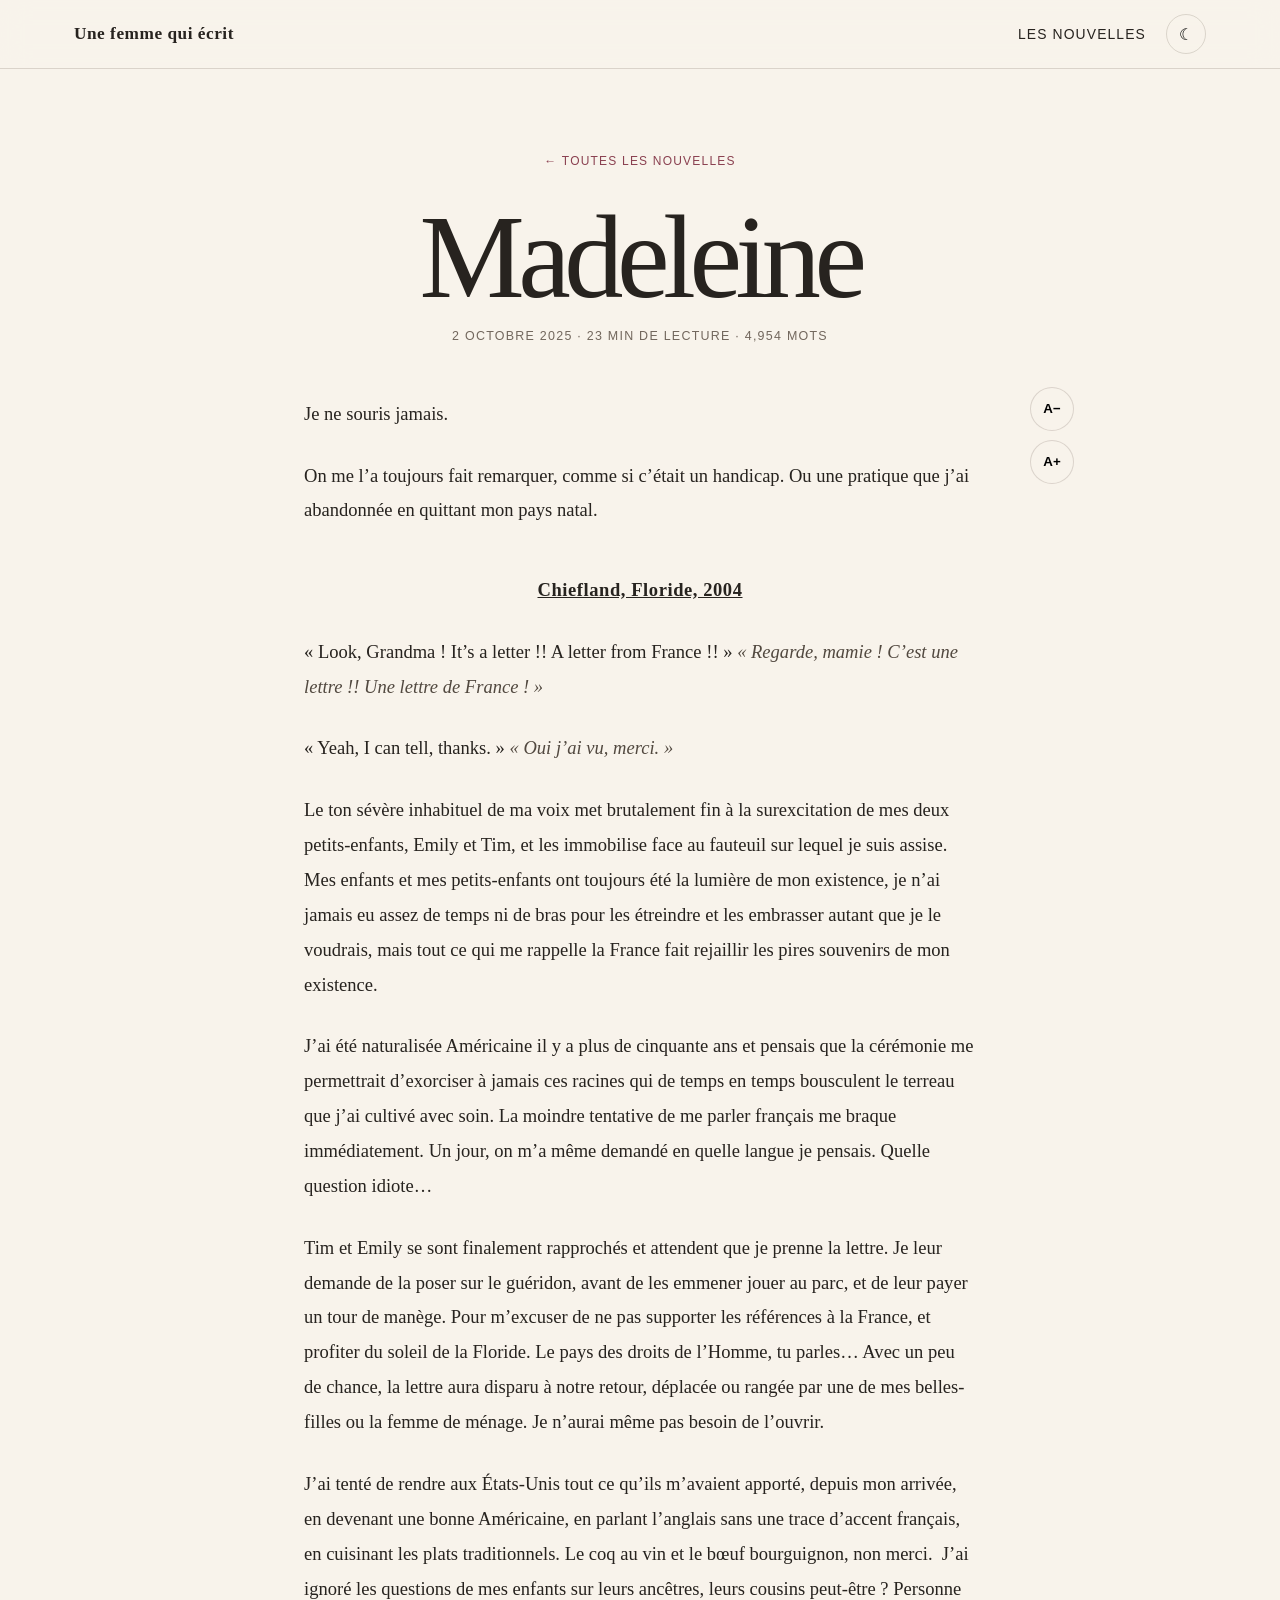
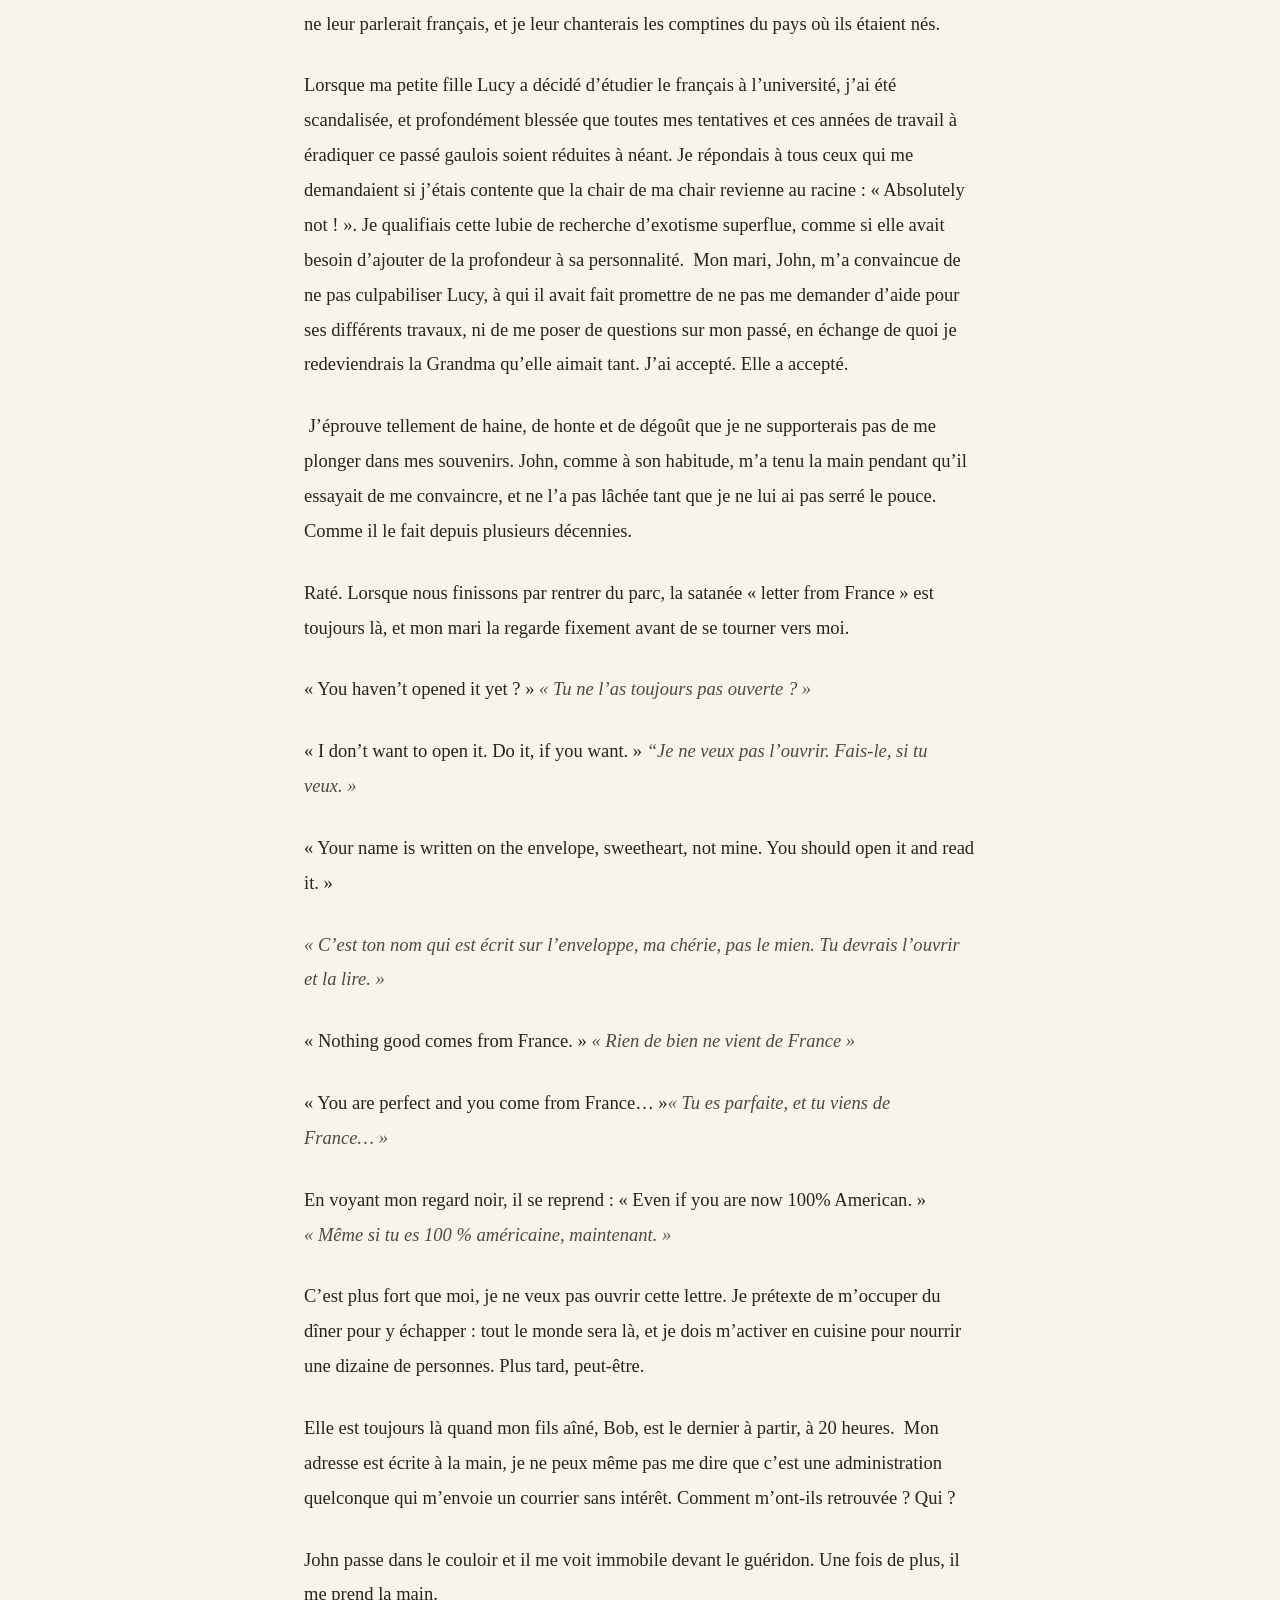
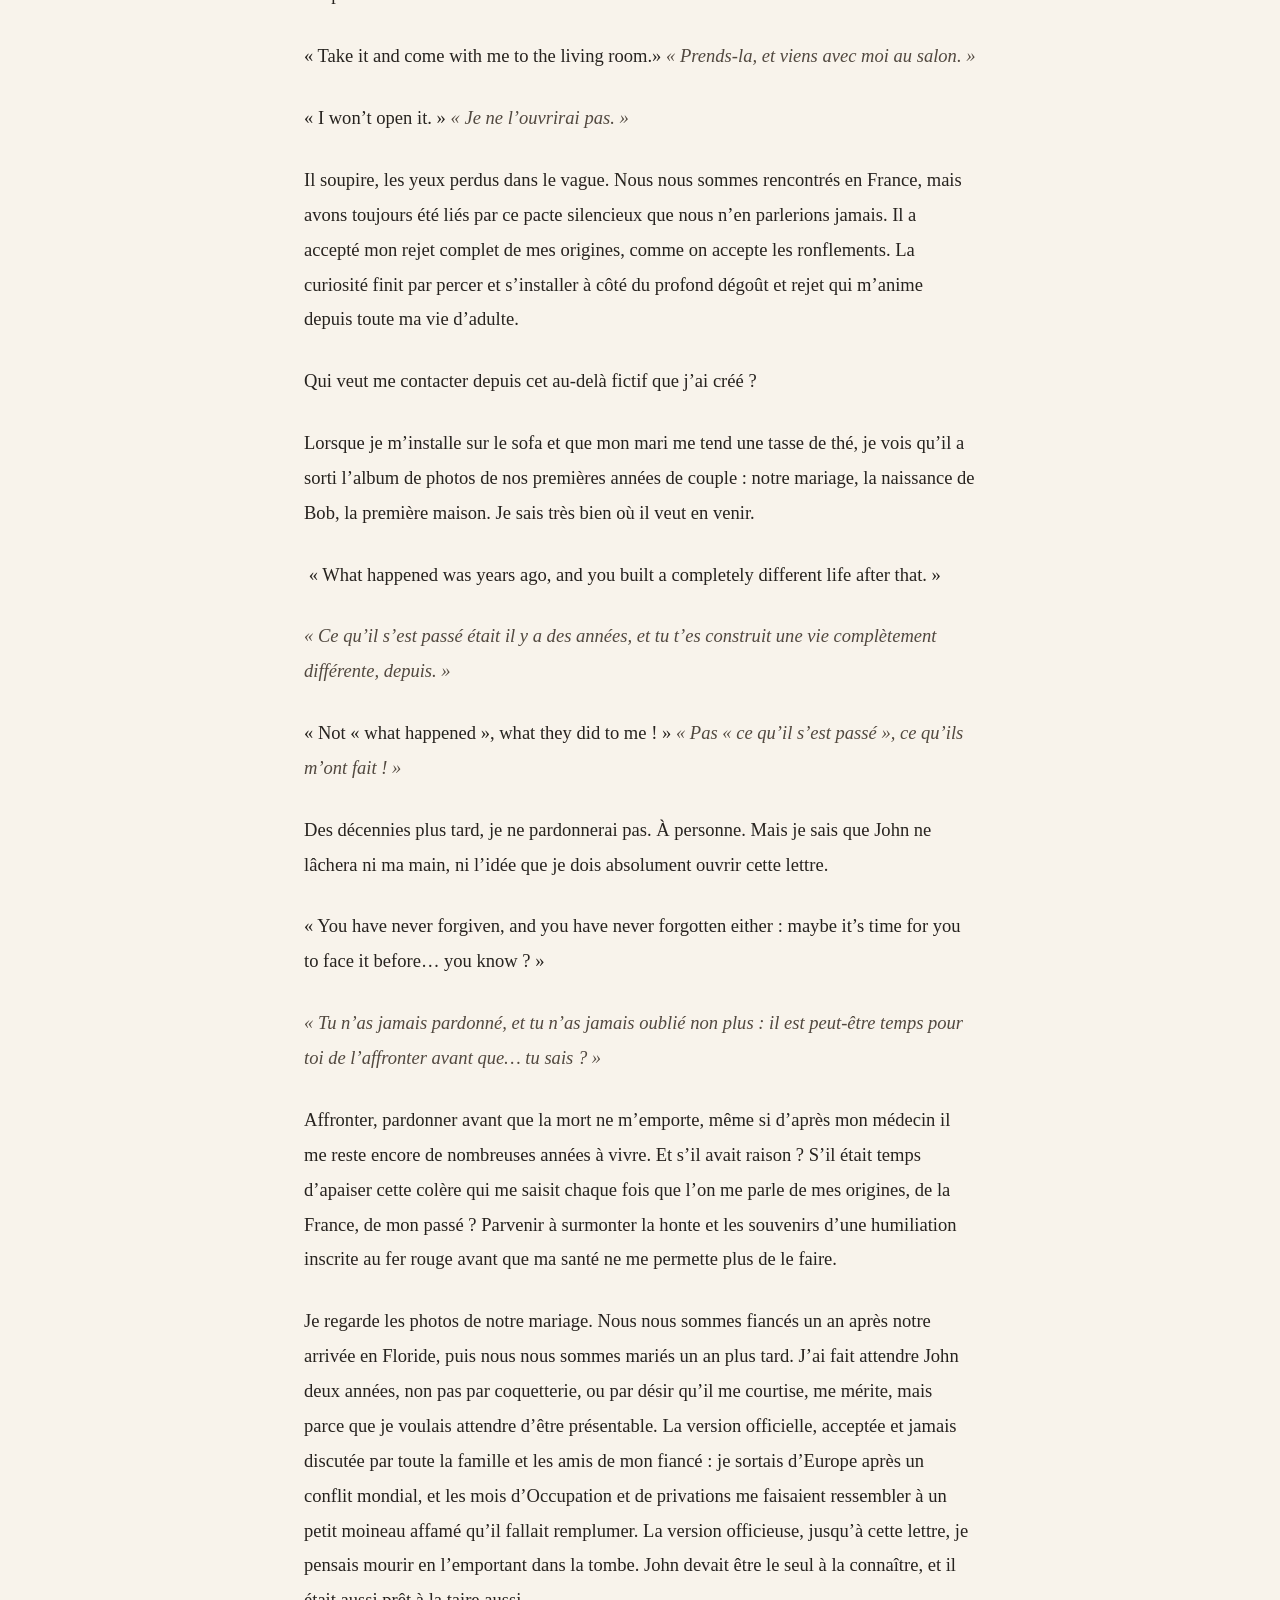
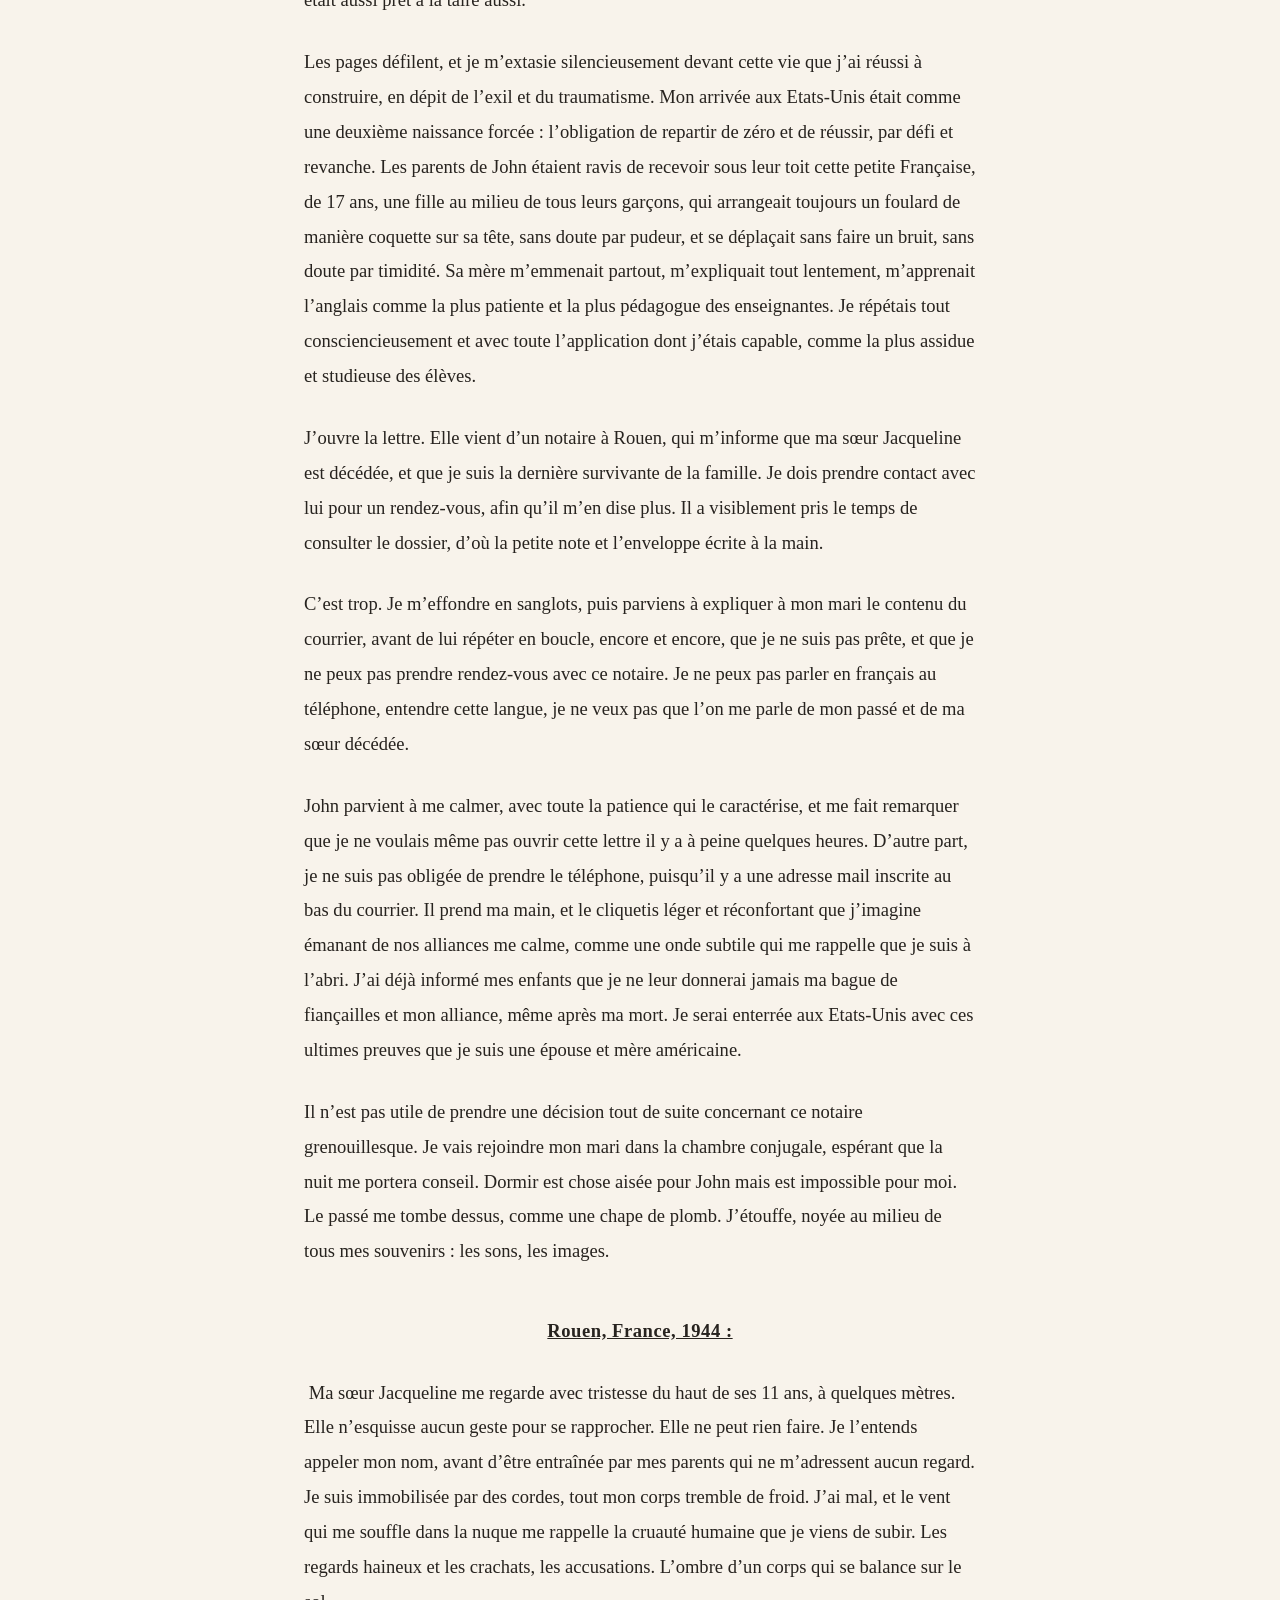
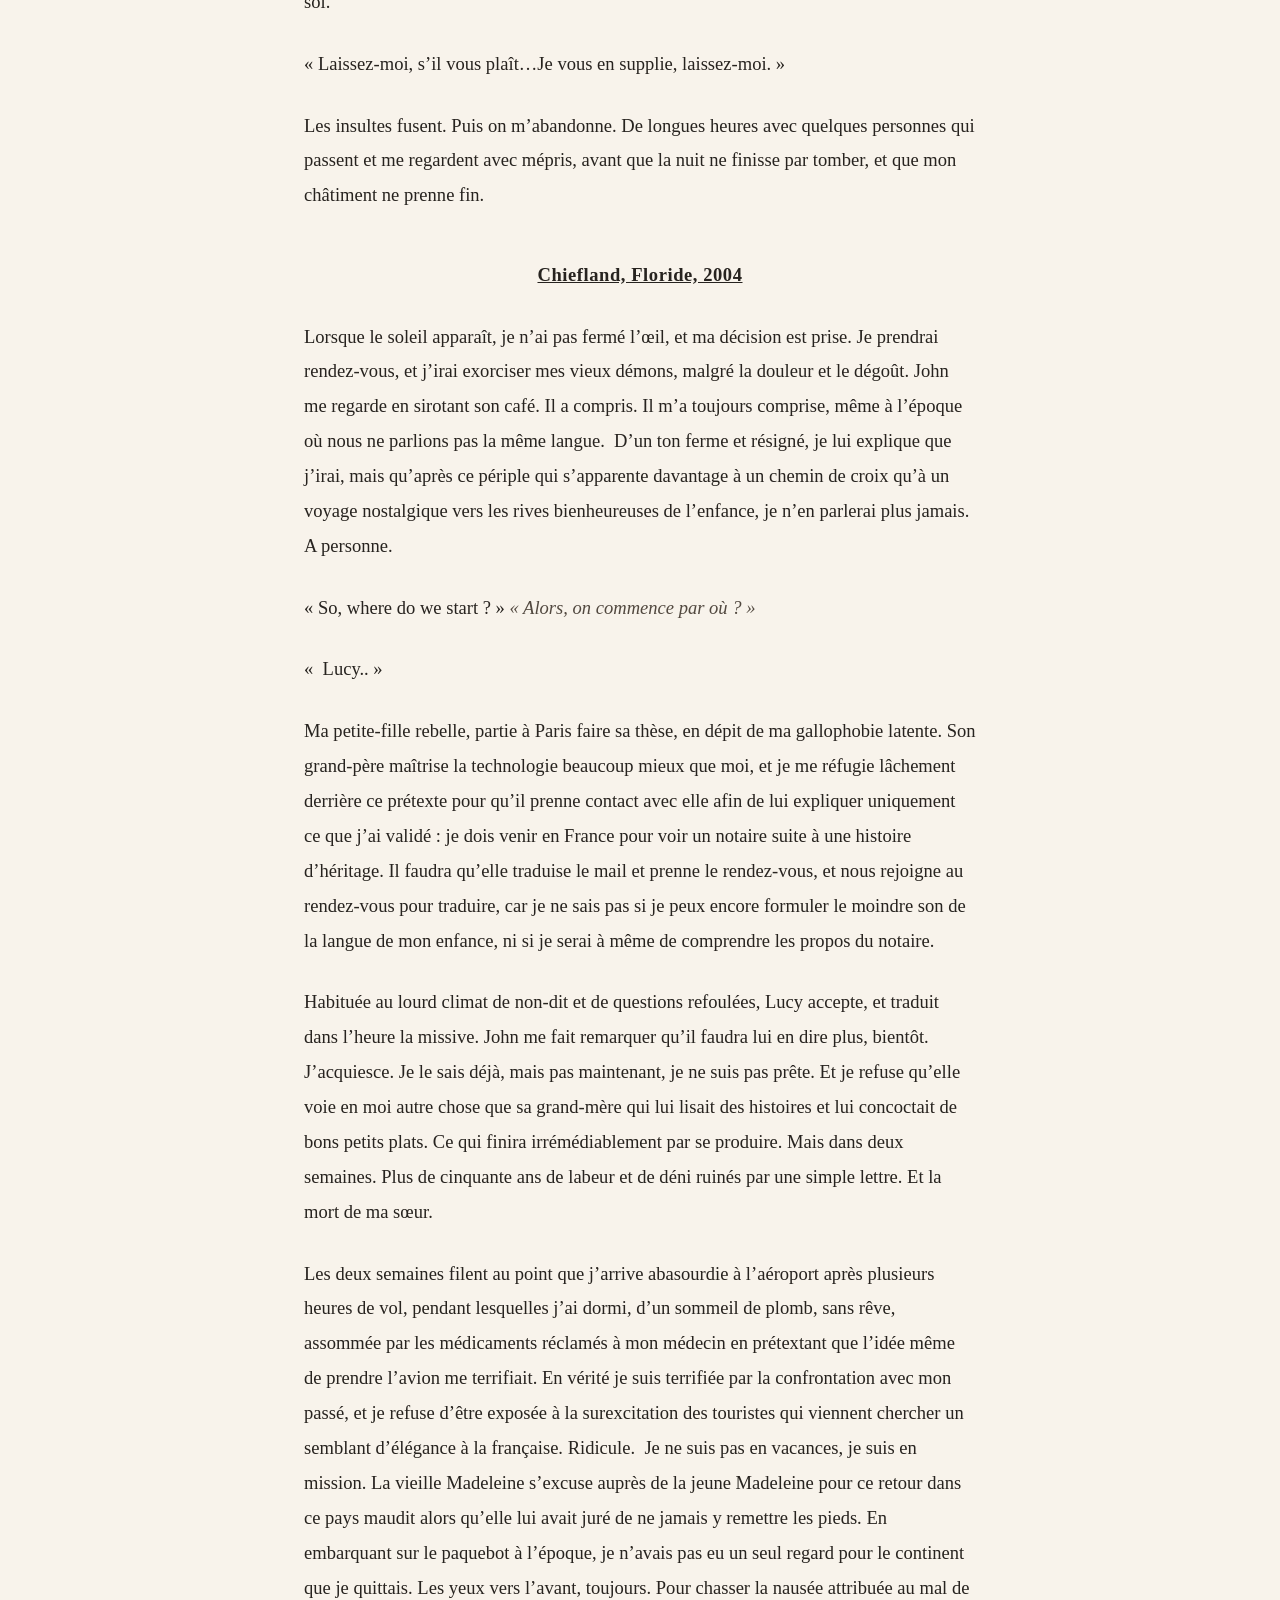
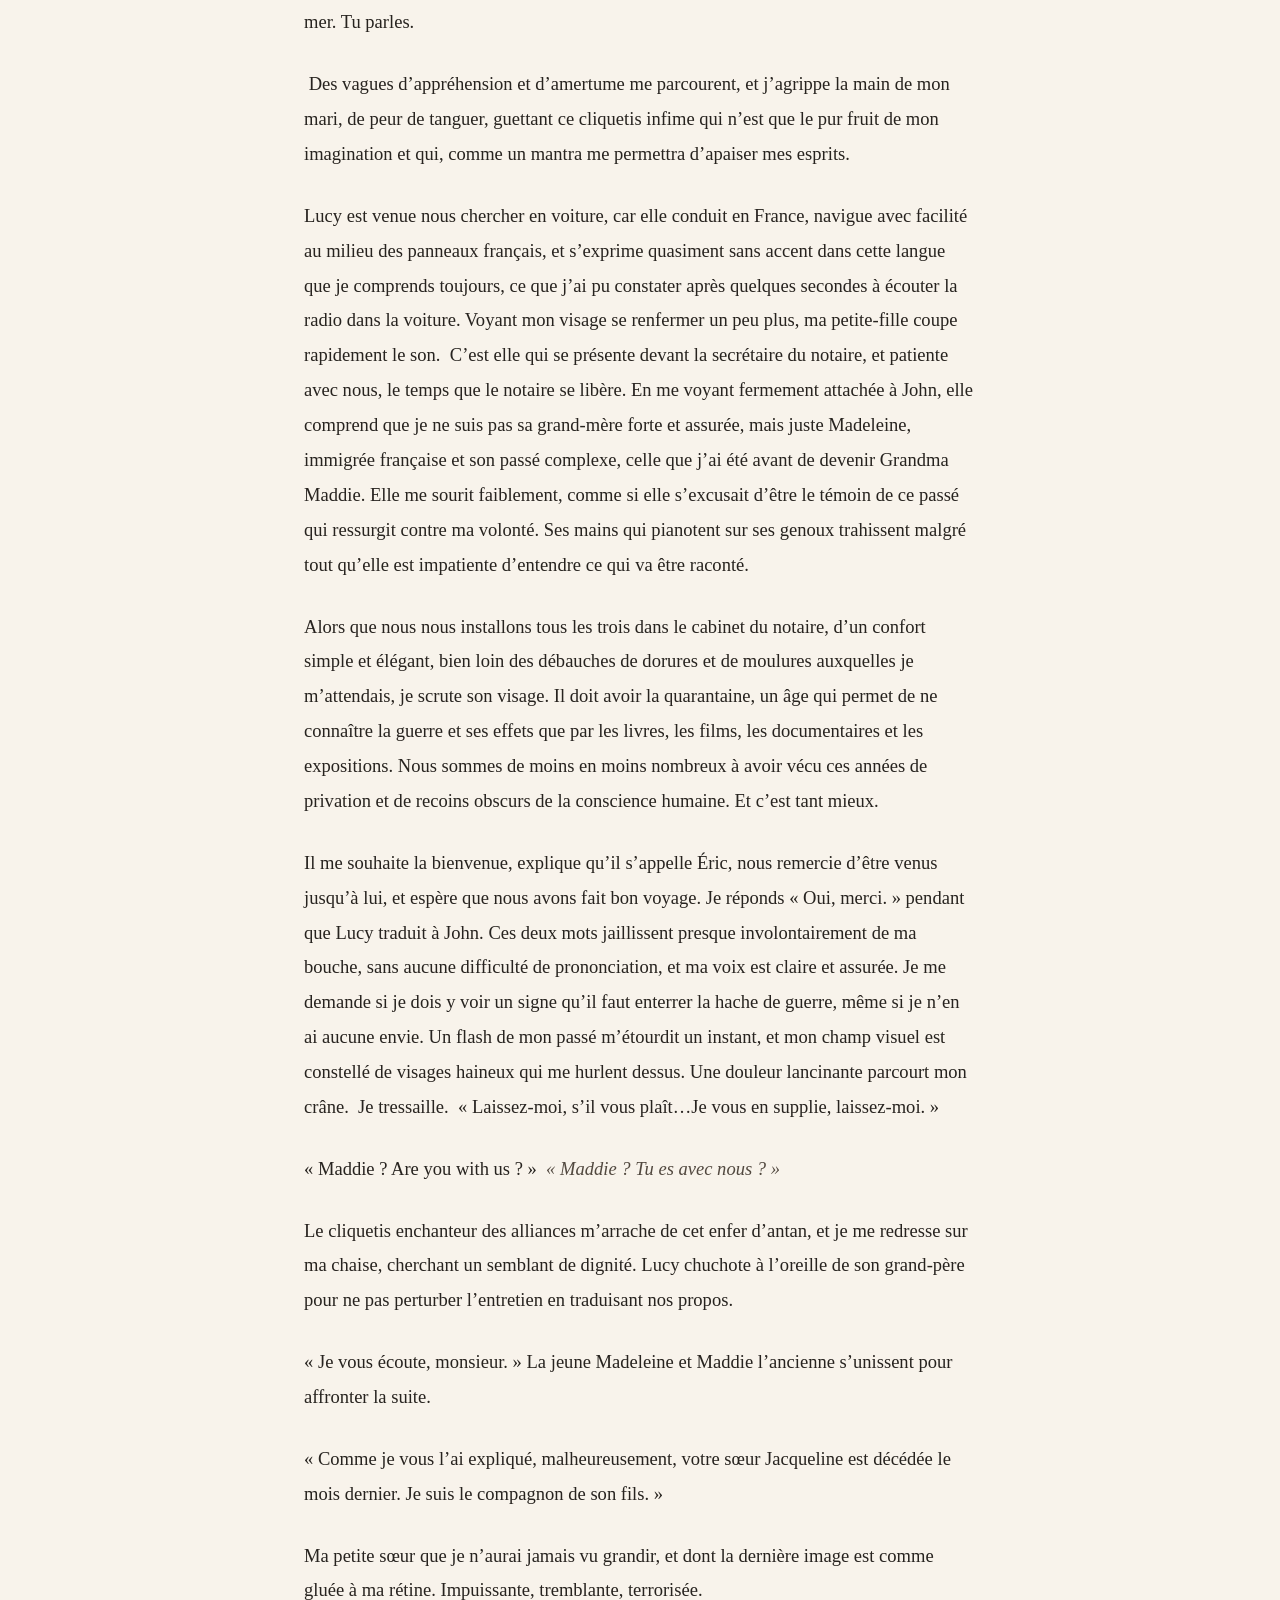
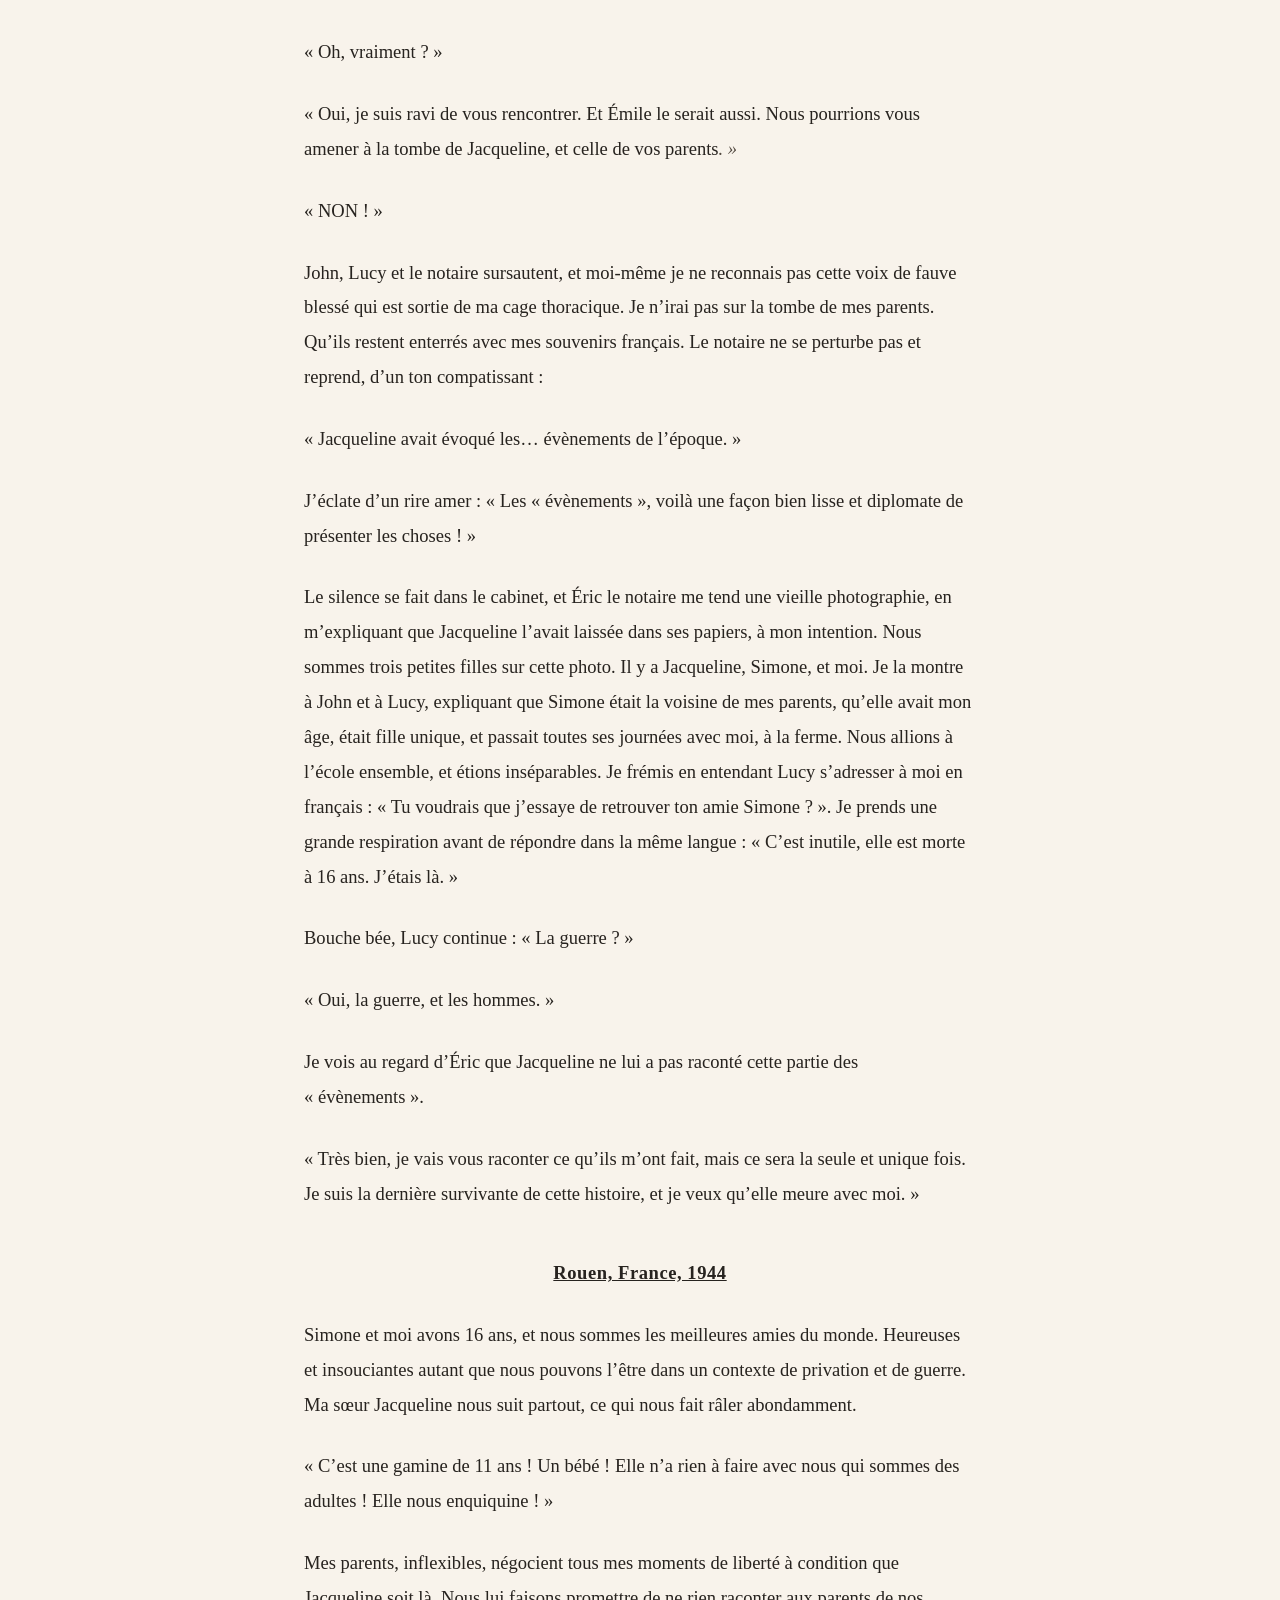
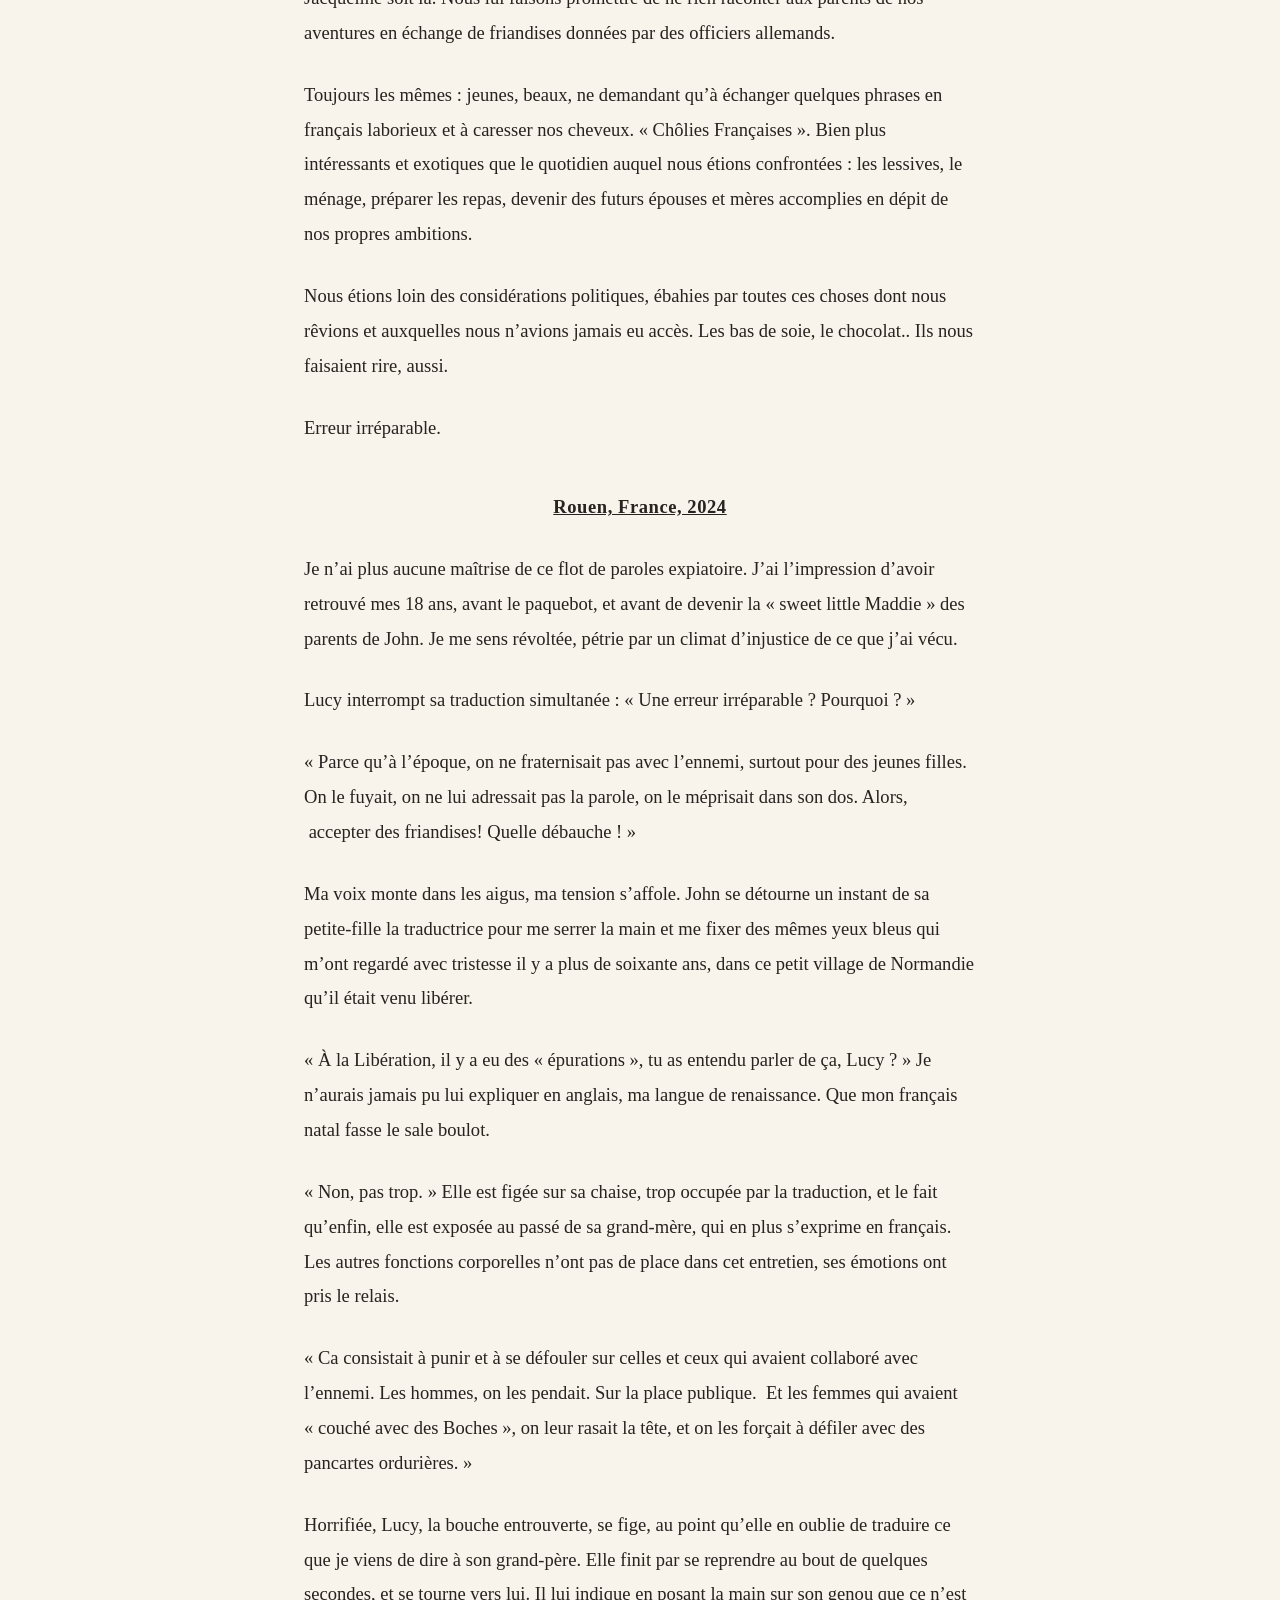
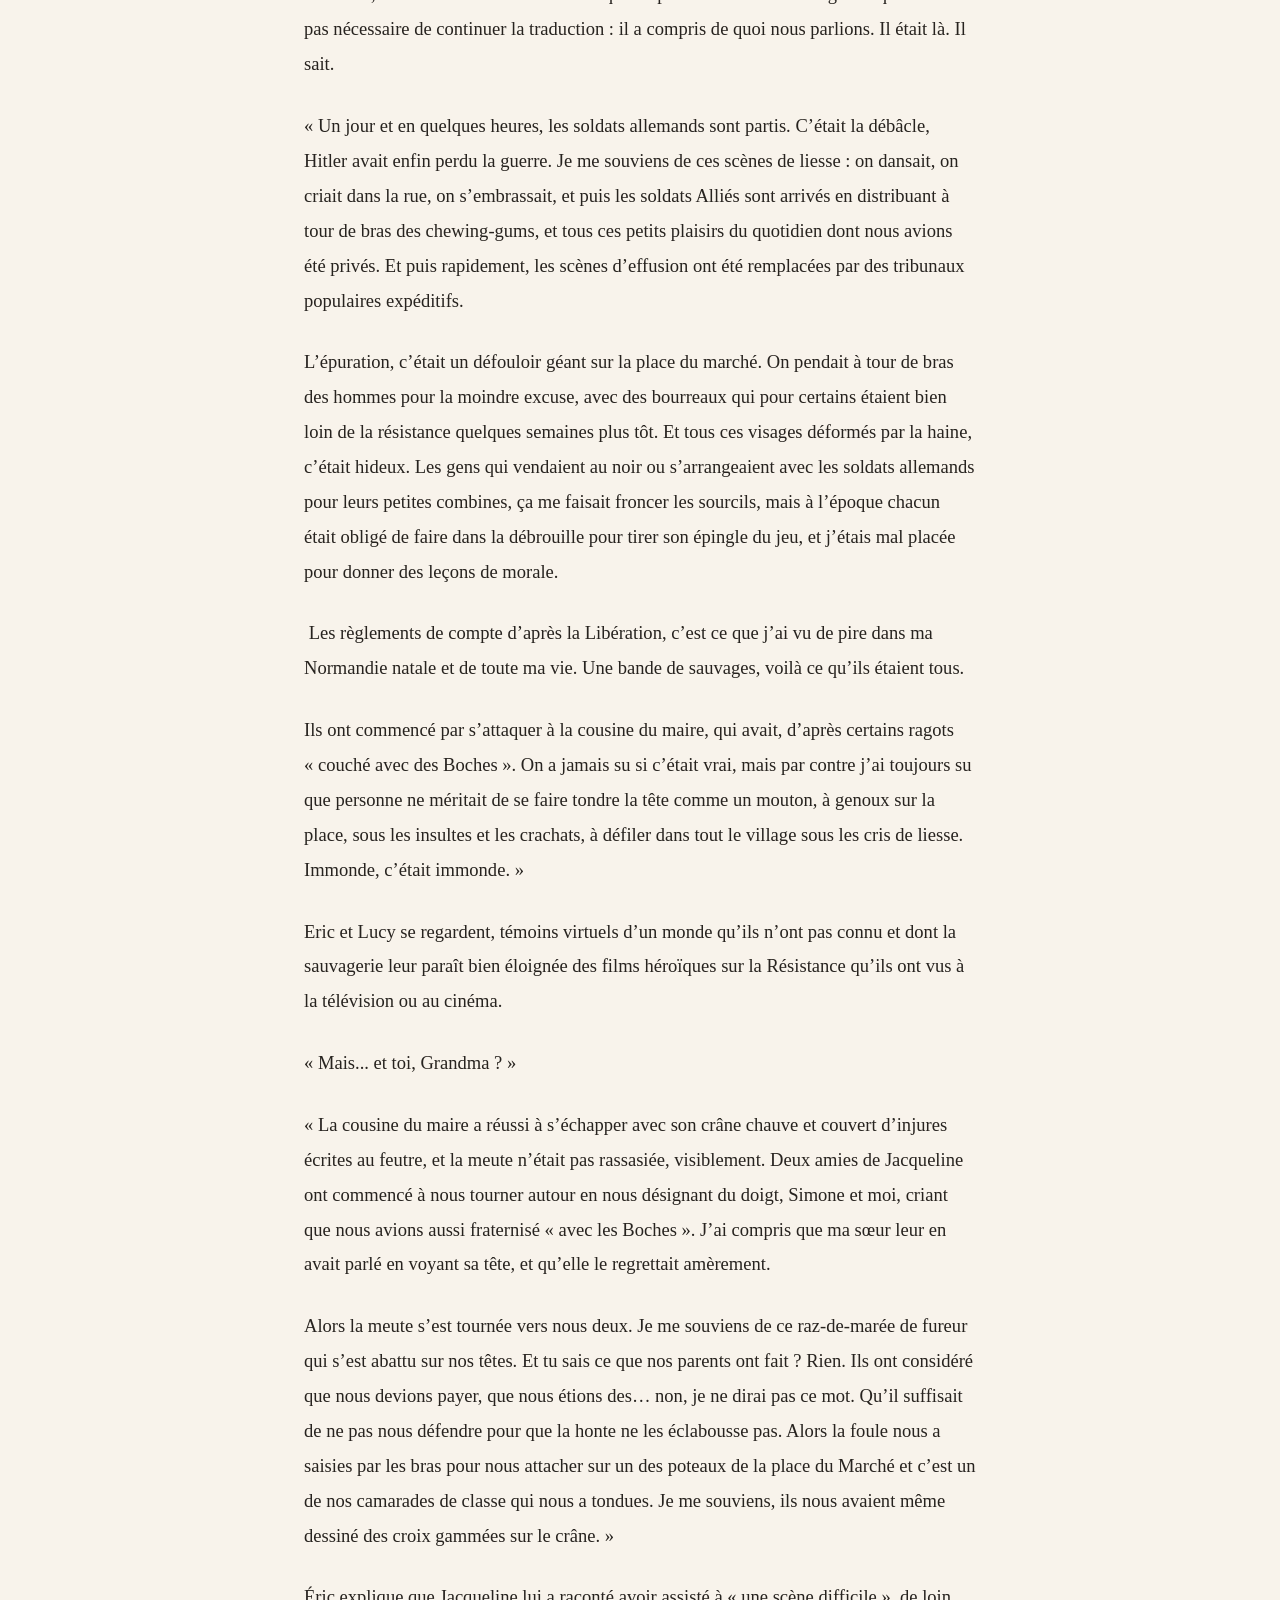
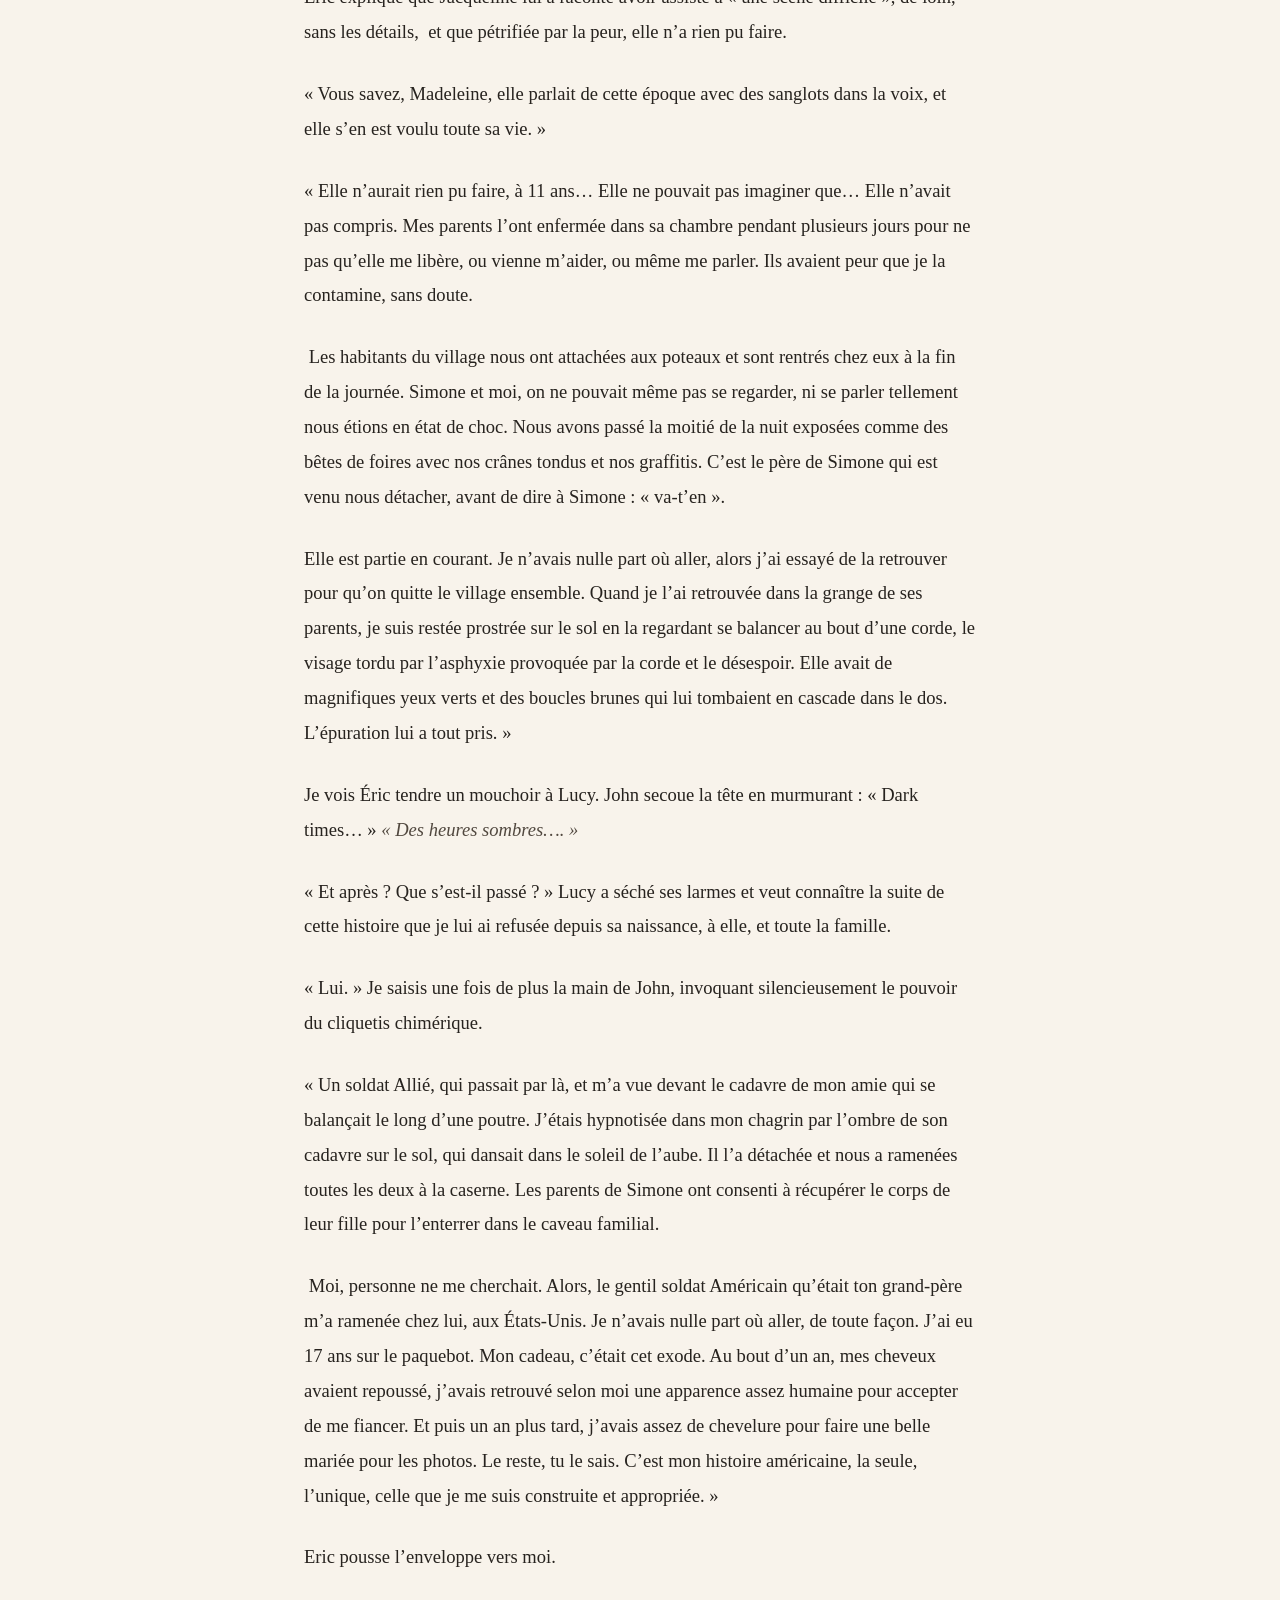
==== nouvelles/madeleine.html @ f11ec799 "Add files via upload" ====
<!doctype html><html lang="fr"><head><meta charset="utf-8"><meta name="viewport" content="width=device-width,initial-scale=1"><meta name="description" content="Je ne souris jamais. On me l’a toujours fait remarquer, comme si c’était un handicap. Ou une pratique que j’ai abandonnée en quittant mon pays natal. Chiefland, Floride, 2004 « Look, Grandma ! It’s a letter !! A letter from France !!…"><title>Madeleine — Une femme qui écrit</title><link rel="icon" href="../assets/images/favicon.jpg"><link rel="stylesheet" href="../assets/css/style.css"></head><body>
<div class="reading-progress" aria-hidden="true"></div><a class="skip-link" href="#contenu">Aller au contenu</a>
<header class="site-header"><div class="header-inner">
<a class="brand" href="../index.html">Une femme qui écrit</a>
<nav class="nav" aria-label="Navigation principale"><a href="../index.html#nouvelles">Les nouvelles</a><button class="icon-btn" type="button" data-theme aria-label="Activer le mode sombre">☾</button></nav>
</div></header>
<main id="contenu"><header class="story-hero"><a class="back-link" href="../index.html#nouvelles">← Toutes les nouvelles</a><h1>Madeleine</h1><div class="story-meta">2 octobre 2025 · 23 min de lecture · 4,954 mots</div></header>
<div class="reading-tools" aria-label="Outils de lecture"><div class="tool-stack"><button type="button" data-font-minus aria-label="Réduire la taille du texte">A−</button><button type="button" data-font-plus aria-label="Agrandir la taille du texte">A+</button></div></div>
<article class="story-content"><p>Je ne souris jamais.</p>
<p>On me l’a toujours fait remarquer, comme si c’était un handicap. Ou une pratique que j’ai abandonnée en quittant mon pays natal.</p>
<p><strong><u>Chiefland, Floride, 2004</u></strong></p>
<p>« Look, Grandma ! It’s a letter !! A letter from France !! » <em>« Regarde, mamie ! C’est une lettre !! Une lettre de France ! »</em></p>
<p>« Yeah, I can tell, thanks. » <em>« Oui j’ai vu, merci. »</em></p>
<p>Le ton sévère inhabituel de ma voix met brutalement fin à la surexcitation de mes deux petits-enfants, Emily et Tim, et les immobilise face au fauteuil sur lequel je suis assise. Mes enfants et mes petits-enfants ont toujours été la lumière de mon existence, je n’ai jamais eu assez de temps ni de bras pour les étreindre et les embrasser autant que je le voudrais, mais tout ce qui me rappelle la France fait rejaillir les pires souvenirs de mon existence.</p>
<p>J’ai été naturalisée Américaine il y a plus de cinquante ans et pensais que la cérémonie me permettrait d’exorciser à jamais ces racines qui de temps en temps bousculent le terreau que j’ai cultivé avec soin. La moindre tentative de me parler français me braque immédiatement. Un jour, on m’a même demandé en quelle langue je pensais. Quelle question idiote…</p>
<p>Tim et Emily se sont finalement rapprochés et attendent que je prenne la lettre. Je leur demande de la poser sur le guéridon, avant de les emmener jouer au parc, et de leur payer un tour de manège. Pour m’excuser de ne pas supporter les références à la France, et profiter du soleil de la Floride. Le pays des droits de l’Homme, tu parles… Avec un peu de chance, la lettre aura disparu à notre retour, déplacée ou rangée par une de mes belles-filles ou la femme de ménage. Je n’aurai même pas besoin de l’ouvrir.</p>
<p>J’ai tenté de rendre aux États-Unis tout ce qu’ils m’avaient apporté, depuis mon arrivée, en devenant une bonne Américaine, en parlant l’anglais sans une trace d’accent français, en cuisinant les plats traditionnels. Le coq au vin et le bœuf bourguignon, non merci.  J’ai ignoré les questions de mes enfants sur leurs ancêtres, leurs cousins peut-être ? Personne ne leur parlerait français, et je leur chanterais les comptines du pays où ils étaient nés.</p>
<p>Lorsque ma petite fille Lucy a décidé d’étudier le français à l’université, j’ai été scandalisée, et profondément blessée que toutes mes tentatives et ces années de travail à éradiquer ce passé gaulois soient réduites à néant. Je répondais à tous ceux qui me demandaient si j’étais contente que la chair de ma chair revienne au racine : « Absolutely not ! ». Je qualifiais cette lubie de recherche d’exotisme superflue, comme si elle avait besoin d’ajouter de la profondeur à sa personnalité.  Mon mari, John, m’a convaincue de ne pas culpabiliser Lucy, à qui il avait fait promettre de ne pas me demander d’aide pour ses différents travaux, ni de me poser de questions sur mon passé, en échange de quoi je redeviendrais la Grandma qu’elle aimait tant. J’ai accepté. Elle a accepté.</p>
<p> J’éprouve tellement de haine, de honte et de dégoût que je ne supporterais pas de me plonger dans mes souvenirs. John, comme à son habitude, m’a tenu la main pendant qu’il essayait de me convaincre, et ne l’a pas lâchée tant que je ne lui ai pas serré le pouce. Comme il le fait depuis plusieurs décennies.</p>
<p>Raté. Lorsque nous finissons par rentrer du parc, la satanée « letter from France » est toujours là, et mon mari la regarde fixement avant de se tourner vers moi.</p>
<p>« You haven’t opened it yet ? » <em>« Tu ne l’as toujours pas ouverte ? »</em></p>
<p>« I don’t want to open it. Do it, if you want. » <em>“Je ne veux pas l’ouvrir. </em><em>Fais-le, si tu veux. »</em></p>
<p>« Your name is written on the envelope, sweetheart, not mine. You should open it and read it. »</p>
<p><em>« C’est ton nom qui est écrit sur l’enveloppe, ma chérie, pas le mien. Tu devrais l’ouvrir et la lire. »</em></p>
<p>« Nothing good comes from France. » <em>« Rien de bien ne vient de France »</em></p>
<p>« You are perfect and you come from France… »<em>« Tu es parfaite, et tu viens de France… »</em></p>
<p>En voyant mon regard noir, il se reprend : « Even if you are now 100% American. » <em>« Même si tu es 100 % américaine, maintenant. »</em></p>
<p>C’est plus fort que moi, je ne veux pas ouvrir cette lettre. Je prétexte de m’occuper du dîner pour y échapper : tout le monde sera là, et je dois m’activer en cuisine pour nourrir une dizaine de personnes. Plus tard, peut-être. </p>
<p>Elle est toujours là quand mon fils aîné, Bob, est le dernier à partir, à 20 heures.  Mon adresse est écrite à la main, je ne peux même pas me dire que c’est une administration quelconque qui m’envoie un courrier sans intérêt. Comment m’ont-ils retrouvée ? Qui ?</p>
<p>John passe dans le couloir et il me voit immobile devant le guéridon. Une fois de plus, il me prend la main.</p>
<p>« Take it and come with me to the living room.» <em>« Prends-la, et viens avec moi au salon. »</em></p>
<p>« I won’t open it. » <em>« Je ne l’ouvrirai pas. »</em></p>
<p>Il soupire, les yeux perdus dans le vague. Nous nous sommes rencontrés en France, mais avons toujours été liés par ce pacte silencieux que nous n’en parlerions jamais. Il a accepté mon rejet complet de mes origines, comme on accepte les ronflements. La curiosité finit par percer et s’installer à côté du profond dégoût et rejet qui m’anime depuis toute ma vie d’adulte.</p>
<p>Qui veut me contacter depuis cet au-delà fictif que j’ai créé ?</p>
<p>Lorsque je m’installe sur le sofa et que mon mari me tend une tasse de thé, je vois qu’il a sorti l’album de photos de nos premières années de couple : notre mariage, la naissance de Bob, la première maison. Je sais très bien où il veut en venir.</p>
<p> « What happened was years ago, and you built a completely different life after that. »</p>
<p><em>« Ce qu’il s’est passé était il y a des années, et tu t’es construit une vie complètement différente, depuis. »</em></p>
<p>« Not « what happened », what they did to me ! » <em>« Pas « ce qu’il s’est passé », ce qu’ils m’ont fait ! »</em></p>
<p>Des décennies plus tard, je ne pardonnerai pas. À personne. Mais je sais que John ne lâchera ni ma main, ni l’idée que je dois absolument ouvrir cette lettre.</p>
<p>« You have never forgiven, and you have never forgotten either : maybe it’s time for you to face it before… you know ? »</p>
<p><em>« Tu n’as jamais pardonné, et tu n’as jamais oublié non plus : il est peut-être temps pour toi de l’affronter avant que… tu sais ? »</em></p>
<p>Affronter, pardonner avant que la mort ne m’emporte, même si d’après mon médecin il me reste encore de nombreuses années à vivre. Et s’il avait raison ? S’il était temps d’apaiser cette colère qui me saisit chaque fois que l’on me parle de mes origines, de la France, de mon passé ? Parvenir à surmonter la honte et les souvenirs d’une humiliation inscrite au fer rouge avant que ma santé ne me permette plus de le faire.</p>
<p>Je regarde les photos de notre mariage. Nous nous sommes fiancés un an après notre arrivée en Floride, puis nous nous sommes mariés un an plus tard. J’ai fait attendre John deux années, non pas par coquetterie, ou par désir qu’il me courtise, me mérite, mais parce que je voulais attendre d’être présentable. La version officielle, acceptée et jamais discutée par toute la famille et les amis de mon fiancé : je sortais d’Europe après un conflit mondial, et les mois d’Occupation et de privations me faisaient ressembler à un petit moineau affamé qu’il fallait remplumer. La version officieuse, jusqu’à cette lettre, je pensais mourir en l’emportant dans la tombe. John devait être le seul à la connaître, et il était aussi prêt à la taire aussi.</p>
<p>Les pages défilent, et je m’extasie silencieusement devant cette vie que j’ai réussi à construire, en dépit de l’exil et du traumatisme. Mon arrivée aux Etats-Unis était comme une deuxième naissance forcée : l’obligation de repartir de zéro et de réussir, par défi et revanche. Les parents de John étaient ravis de recevoir sous leur toit cette petite Française, de 17 ans, une fille au milieu de tous leurs garçons, qui arrangeait toujours un foulard de manière coquette sur sa tête, sans doute par pudeur, et se déplaçait sans faire un bruit, sans doute par timidité. Sa mère m’emmenait partout, m’expliquait tout lentement, m’apprenait l’anglais comme la plus patiente et la plus pédagogue des enseignantes. Je répétais tout consciencieusement et avec toute l’application dont j’étais capable, comme la plus assidue et studieuse des élèves.</p>
<p>J’ouvre la lettre. Elle vient d’un notaire à Rouen, qui m’informe que ma sœur Jacqueline est décédée, et que je suis la dernière survivante de la famille. Je dois prendre contact avec lui pour un rendez-vous, afin qu’il m’en dise plus. Il a visiblement pris le temps de consulter le dossier, d’où la petite note et l’enveloppe écrite à la main.</p>
<p>C’est trop. Je m’effondre en sanglots, puis parviens à expliquer à mon mari le contenu du courrier, avant de lui répéter en boucle, encore et encore, que je ne suis pas prête, et que je ne peux pas prendre rendez-vous avec ce notaire. Je ne peux pas parler en français au téléphone, entendre cette langue, je ne veux pas que l’on me parle de mon passé et de ma sœur décédée.</p>
<p>John parvient à me calmer, avec toute la patience qui le caractérise, et me fait remarquer que je ne voulais même pas ouvrir cette lettre il y a à peine quelques heures. D’autre part, je ne suis pas obligée de prendre le téléphone, puisqu’il y a une adresse mail inscrite au bas du courrier. Il prend ma main, et le cliquetis léger et réconfortant que j’imagine émanant de nos alliances me calme, comme une onde subtile qui me rappelle que je suis à l’abri. J’ai déjà informé mes enfants que je ne leur donnerai jamais ma bague de fiançailles et mon alliance, même après ma mort. Je serai enterrée aux Etats-Unis avec ces ultimes preuves que je suis une épouse et mère américaine.</p>
<p>Il n’est pas utile de prendre une décision tout de suite concernant ce notaire grenouillesque. Je vais rejoindre mon mari dans la chambre conjugale, espérant que la nuit me portera conseil. Dormir est chose aisée pour John mais est impossible pour moi. Le passé me tombe dessus, comme une chape de plomb. J’étouffe, noyée au milieu de tous mes souvenirs : les sons, les images.</p>
<p><strong><u>Rouen, France, 1944 :</u></strong></p>
<p> Ma sœur Jacqueline me regarde avec tristesse du haut de ses 11 ans, à quelques mètres. Elle n’esquisse aucun geste pour se rapprocher. Elle ne peut rien faire. Je l’entends appeler mon nom, avant d’être entraînée par mes parents qui ne m’adressent aucun regard. Je suis immobilisée par des cordes, tout mon corps tremble de froid. J’ai mal, et le vent qui me souffle dans la nuque me rappelle la cruauté humaine que je viens de subir. Les regards haineux et les crachats, les accusations. L’ombre d’un corps qui se balance sur le sol.</p>
<p>« Laissez-moi, s’il vous plaît…Je vous en supplie, laissez-moi. »</p>
<p>Les insultes fusent. Puis on m’abandonne. De longues heures avec quelques personnes qui passent et me regardent avec mépris, avant que la nuit ne finisse par tomber, et que mon châtiment ne prenne fin.</p>
<p><strong><u>Chiefland, Floride, 2004</u></strong></p>
<p>Lorsque le soleil apparaît, je n’ai pas fermé l’œil, et ma décision est prise. Je prendrai rendez-vous, et j’irai exorciser mes vieux démons, malgré la douleur et le dégoût. John me regarde en sirotant son café. Il a compris. Il m’a toujours comprise, même à l’époque où nous ne parlions pas la même langue.  D’un ton ferme et résigné, je lui explique que j’irai, mais qu’après ce périple qui s’apparente davantage à un chemin de croix qu’à un voyage nostalgique vers les rives bienheureuses de l’enfance, je n’en parlerai plus jamais. A personne.</p>
<p>« So, where do we start ? » <em>« Alors, on commence par où ? »</em></p>
<p>«  Lucy.. »</p>
<p>Ma petite-fille rebelle, partie à Paris faire sa thèse, en dépit de ma gallophobie latente. Son grand-père maîtrise la technologie beaucoup mieux que moi, et je me réfugie lâchement derrière ce prétexte pour qu’il prenne contact avec elle afin de lui expliquer uniquement ce que j’ai validé : je dois venir en France pour voir un notaire suite à une histoire d’héritage. Il faudra qu’elle traduise le mail et prenne le rendez-vous, et nous rejoigne au rendez-vous pour traduire, car je ne sais pas si je peux encore formuler le moindre son de la langue de mon enfance, ni si je serai à même de comprendre les propos du notaire.</p>
<p>Habituée au lourd climat de non-dit et de questions refoulées, Lucy accepte, et traduit dans l’heure la missive. John me fait remarquer qu’il faudra lui en dire plus, bientôt. J’acquiesce. Je le sais déjà, mais pas maintenant, je ne suis pas prête. Et je refuse qu’elle voie en moi autre chose que sa grand-mère qui lui lisait des histoires et lui concoctait de bons petits plats. Ce qui finira irrémédiablement par se produire. Mais dans deux semaines. Plus de cinquante ans de labeur et de déni ruinés par une simple lettre. Et la mort de ma sœur.</p>
<p>Les deux semaines filent au point que j’arrive abasourdie à l’aéroport après plusieurs heures de vol, pendant lesquelles j’ai dormi, d’un sommeil de plomb, sans rêve, assommée par les médicaments réclamés à mon médecin en prétextant que l’idée même de prendre l’avion me terrifiait. En vérité je suis terrifiée par la confrontation avec mon passé, et je refuse d’être exposée à la surexcitation des touristes qui viennent chercher un semblant d’élégance à la française. Ridicule.  Je ne suis pas en vacances, je suis en mission. La vieille Madeleine s’excuse auprès de la jeune Madeleine pour ce retour dans ce pays maudit alors qu’elle lui avait juré de ne jamais y remettre les pieds. En embarquant sur le paquebot à l’époque, je n’avais pas eu un seul regard pour le continent que je quittais. Les yeux vers l’avant, toujours. Pour chasser la nausée attribuée au mal de mer. Tu parles.</p>
<p> Des vagues d’appréhension et d’amertume me parcourent, et j’agrippe la main de mon mari, de peur de tanguer, guettant ce cliquetis infime qui n’est que le pur fruit de mon imagination et qui, comme un mantra me permettra d’apaiser mes esprits.</p>
<p>Lucy est venue nous chercher en voiture, car elle conduit en France, navigue avec facilité au milieu des panneaux français, et s’exprime quasiment sans accent dans cette langue que je comprends toujours, ce que j’ai pu constater après quelques secondes à écouter la radio dans la voiture. Voyant mon visage se renfermer un peu plus, ma petite-fille coupe rapidement le son.  C’est elle qui se présente devant la secrétaire du notaire, et patiente avec nous, le temps que le notaire se libère. En me voyant fermement attachée à John, elle comprend que je ne suis pas sa grand-mère forte et assurée, mais juste Madeleine, immigrée française et son passé complexe, celle que j’ai été avant de devenir Grandma Maddie. Elle me sourit faiblement, comme si elle s’excusait d’être le témoin de ce passé qui ressurgit contre ma volonté. Ses mains qui pianotent sur ses genoux trahissent malgré tout qu’elle est impatiente d’entendre ce qui va être raconté.</p>
<p>Alors que nous nous installons tous les trois dans le cabinet du notaire, d’un confort simple et élégant, bien loin des débauches de dorures et de moulures auxquelles je m’attendais, je scrute son visage. Il doit avoir la quarantaine, un âge qui permet de ne connaître la guerre et ses effets que par les livres, les films, les documentaires et les expositions. Nous sommes de moins en moins nombreux à avoir vécu ces années de privation et de recoins obscurs de la conscience humaine. Et c’est tant mieux.</p>
<p>Il me souhaite la bienvenue, explique qu’il s’appelle Éric, nous remercie d’être venus jusqu’à lui, et espère que nous avons fait bon voyage. Je réponds « Oui, merci. » pendant que Lucy traduit à John. Ces deux mots jaillissent presque involontairement de ma bouche, sans aucune difficulté de prononciation, et ma voix est claire et assurée. Je me demande si je dois y voir un signe qu’il faut enterrer la hache de guerre, même si je n’en ai aucune envie. Un flash de mon passé m’étourdit un instant, et mon champ visuel est constellé de visages haineux qui me hurlent dessus. Une douleur lancinante parcourt mon crâne.  Je tressaille.  « Laissez-moi, s’il vous plaît…Je vous en supplie, laissez-moi. »</p>
<p>« Maddie ? Are you with us ? »  <em>« Maddie ? Tu es avec nous ? »</em></p>
<p>Le cliquetis enchanteur des alliances m’arrache de cet enfer d’antan, et je me redresse sur ma chaise, cherchant un semblant de dignité. Lucy chuchote à l’oreille de son grand-père pour ne pas perturber l’entretien en traduisant nos propos.</p>
<p>« Je vous écoute, monsieur. » La jeune Madeleine et Maddie l’ancienne s’unissent pour affronter la suite.</p>
<p>« Comme je vous l’ai expliqué, malheureusement, votre sœur Jacqueline est décédée le mois dernier. Je suis le compagnon de son fils. »</p>
<p>Ma petite sœur que je n’aurai jamais vu grandir, et dont la dernière image est comme gluée à ma rétine. Impuissante, tremblante, terrorisée.</p>
<p>« Oh, vraiment ? »</p>
<p>« Oui, je suis ravi de vous rencontrer. Et Émile le serait aussi. Nous pourrions vous amener à la tombe de Jacqueline, et celle de vos parents<em>. »</em></p>
<p>« NON ! »</p>
<p>John, Lucy et le notaire sursautent, et moi-même je ne reconnais pas cette voix de fauve blessé qui est sortie de ma cage thoracique. Je n’irai pas sur la tombe de mes parents. Qu’ils restent enterrés avec mes souvenirs français. Le notaire ne se perturbe pas et reprend, d’un ton compatissant :</p>
<p>« Jacqueline avait évoqué les… évènements de l’époque. »</p>
<p>J’éclate d’un rire amer : « Les « évènements », voilà une façon bien lisse et diplomate de présenter les choses ! »</p>
<p>Le silence se fait dans le cabinet, et Éric le notaire me tend une vieille photographie, en m’expliquant que Jacqueline l’avait laissée dans ses papiers, à mon intention. Nous sommes trois petites filles sur cette photo. Il y a Jacqueline, Simone, et moi. Je la montre à John et à Lucy, expliquant que Simone était la voisine de mes parents, qu’elle avait mon âge, était fille unique, et passait toutes ses journées avec moi, à la ferme. Nous allions à l’école ensemble, et étions inséparables. Je frémis en entendant Lucy s’adresser à moi en français : « Tu voudrais que j’essaye de retrouver ton amie Simone ? ». Je prends une grande respiration avant de répondre dans la même langue : « C’est inutile, elle est morte à 16 ans. J’étais là. »</p>
<p>Bouche bée, Lucy continue : « La guerre ? »</p>
<p>« Oui, la guerre, et les hommes. »</p>
<p>Je vois au regard d’Éric que Jacqueline ne lui a pas raconté cette partie des « évènements ».</p>
<p>« Très bien, je vais vous raconter ce qu’ils m’ont fait, mais ce sera la seule et unique fois. Je suis la dernière survivante de cette histoire, et je veux qu’elle meure avec moi. »</p>
<p><strong><u>Rouen, France, 1944</u></strong></p>
<p>Simone et moi avons 16 ans, et nous sommes les meilleures amies du monde. Heureuses et insouciantes autant que nous pouvons l’être dans un contexte de privation et de guerre. Ma sœur Jacqueline nous suit partout, ce qui nous fait râler abondamment.</p>
<p>« C’est une gamine de 11 ans ! Un bébé ! Elle n’a rien à faire avec nous qui sommes des adultes ! Elle nous enquiquine ! »</p>
<p>Mes parents, inflexibles, négocient tous mes moments de liberté à condition que Jacqueline soit là. Nous lui faisons promettre de ne rien raconter aux parents de nos aventures en échange de friandises données par des officiers allemands.</p>
<p>Toujours les mêmes : jeunes, beaux, ne demandant qu’à échanger quelques phrases en français laborieux et à caresser nos cheveux. « Chôlies Françaises ». Bien plus intéressants et exotiques que le quotidien auquel nous étions confrontées : les lessives, le ménage, préparer les repas, devenir des futurs épouses et mères accomplies en dépit de nos propres ambitions.</p>
<p>Nous étions loin des considérations politiques, ébahies par toutes ces choses dont nous rêvions et auxquelles nous n’avions jamais eu accès. Les bas de soie, le chocolat.. Ils nous faisaient rire, aussi.</p>
<p>Erreur irréparable.</p>
<p><strong><u>Rouen, France, 2024</u></strong></p>
<p>Je n’ai plus aucune maîtrise de ce flot de paroles expiatoire. J’ai l’impression d’avoir retrouvé mes 18 ans, avant le paquebot, et avant de devenir la « sweet little Maddie » des parents de John. Je me sens révoltée, pétrie par un climat d’injustice de ce que j’ai vécu.</p>
<p>Lucy interrompt sa traduction simultanée : « Une erreur irréparable ? Pourquoi ? »</p>
<p>« Parce qu’à l’époque, on ne fraternisait pas avec l’ennemi, surtout pour des jeunes filles. On le fuyait, on ne lui adressait pas la parole, on le méprisait dans son dos. Alors,  accepter des friandises! Quelle débauche ! »</p>
<p>Ma voix monte dans les aigus, ma tension s’affole. John se détourne un instant de sa petite-fille la traductrice pour me serrer la main et me fixer des mêmes yeux bleus qui m’ont regardé avec tristesse il y a plus de soixante ans, dans ce petit village de Normandie qu’il était venu libérer.</p>
<p>« À la Libération, il y a eu des « épurations », tu as entendu parler de ça, Lucy ? » Je n’aurais jamais pu lui expliquer en anglais, ma langue de renaissance. Que mon français natal fasse le sale boulot.</p>
<p>« Non, pas trop. » Elle est figée sur sa chaise, trop occupée par la traduction, et le fait qu’enfin, elle est exposée au passé de sa grand-mère, qui en plus s’exprime en français. Les autres fonctions corporelles n’ont pas de place dans cet entretien, ses émotions ont pris le relais.</p>
<p>« Ca consistait à punir et à se défouler sur celles et ceux qui avaient collaboré avec l’ennemi. Les hommes, on les pendait. Sur la place publique.  Et les femmes qui avaient « couché avec des Boches », on leur rasait la tête, et on les forçait à défiler avec des pancartes ordurières. »</p>
<p>Horrifiée, Lucy, la bouche entrouverte, se fige, au point qu’elle en oublie de traduire ce que je viens de dire à son grand-père. Elle finit par se reprendre au bout de quelques secondes, et se tourne vers lui. Il lui indique en posant la main sur son genou que ce n’est pas nécessaire de continuer la traduction : il a compris de quoi nous parlions. Il était là. Il sait.</p>
<p>« Un jour et en quelques heures, les soldats allemands sont partis. C’était la débâcle, Hitler avait enfin perdu la guerre. Je me souviens de ces scènes de liesse : on dansait, on criait dans la rue, on s’embrassait, et puis les soldats Alliés sont arrivés en distribuant à tour de bras des chewing-gums, et tous ces petits plaisirs du quotidien dont nous avions été privés. Et puis rapidement, les scènes d’effusion ont été remplacées par des tribunaux populaires expéditifs.</p>
<p>L’épuration, c’était un défouloir géant sur la place du marché. On pendait à tour de bras des hommes pour la moindre excuse, avec des bourreaux qui pour certains étaient bien loin de la résistance quelques semaines plus tôt. Et tous ces visages déformés par la haine, c’était hideux. Les gens qui vendaient au noir ou s’arrangeaient avec les soldats allemands pour leurs petites combines, ça me faisait froncer les sourcils, mais à l’époque chacun était obligé de faire dans la débrouille pour tirer son épingle du jeu, et j’étais mal placée pour donner des leçons de morale.</p>
<p> Les règlements de compte d’après la Libération, c’est ce que j’ai vu de pire dans ma Normandie natale et de toute ma vie. Une bande de sauvages, voilà ce qu’ils étaient tous.</p>
<p>Ils ont commencé par s’attaquer à la cousine du maire, qui avait, d’après certains ragots « couché avec des Boches ». On a jamais su si c’était vrai, mais par contre j’ai toujours su que personne ne méritait de se faire tondre la tête comme un mouton, à genoux sur la place, sous les insultes et les crachats, à défiler dans tout le village sous les cris de liesse. Immonde, c’était immonde. »</p>
<p>Eric et Lucy se regardent, témoins virtuels d’un monde qu’ils n’ont pas connu et dont la sauvagerie leur paraît bien éloignée des films héroïques sur la Résistance qu’ils ont vus à la télévision ou au cinéma.</p>
<p>« Mais... et toi, Grandma ? »</p>
<p>« La cousine du maire a réussi à s’échapper avec son crâne chauve et couvert d’injures écrites au feutre, et la meute n’était pas rassasiée, visiblement. Deux amies de Jacqueline ont commencé à nous tourner autour en nous désignant du doigt, Simone et moi, criant que nous avions aussi fraternisé « avec les Boches ». J’ai compris que ma sœur leur en avait parlé en voyant sa tête, et qu’elle le regrettait amèrement.</p>
<p>Alors la meute s’est tournée vers nous deux. Je me souviens de ce raz-de-marée de fureur qui s’est abattu sur nos têtes. Et tu sais ce que nos parents ont fait ? Rien. Ils ont considéré que nous devions payer, que nous étions des… non, je ne dirai pas ce mot. Qu’il suffisait de ne pas nous défendre pour que la honte ne les éclabousse pas. Alors la foule nous a saisies par les bras pour nous attacher sur un des poteaux de la place du Marché et c’est un de nos camarades de classe qui nous a tondues. Je me souviens, ils nous avaient même dessiné des croix gammées sur le crâne. »</p>
<p>Éric explique que Jacqueline lui a raconté avoir assisté à « une scène difficile », de loin, sans les détails,  et que pétrifiée par la peur, elle n’a rien pu faire.</p>
<p>« Vous savez, Madeleine, elle parlait de cette époque avec des sanglots dans la voix, et elle s’en est voulu toute sa vie. »</p>
<p>« Elle n’aurait rien pu faire, à 11 ans… Elle ne pouvait pas imaginer que… Elle n’avait pas compris. Mes parents l’ont enfermée dans sa chambre pendant plusieurs jours pour ne pas qu’elle me libère, ou vienne m’aider, ou même me parler. Ils avaient peur que je la contamine, sans doute.</p>
<p> Les habitants du village nous ont attachées aux poteaux et sont rentrés chez eux à la fin de la journée. Simone et moi, on ne pouvait même pas se regarder, ni se parler tellement nous étions en état de choc. Nous avons passé la moitié de la nuit exposées comme des bêtes de foires avec nos crânes tondus et nos graffitis. C’est le père de Simone qui est venu nous détacher, avant de dire à Simone : « va-t’en ». </p>
<p>Elle est partie en courant. Je n’avais nulle part où aller, alors j’ai essayé de la retrouver pour qu’on quitte le village ensemble. Quand je l’ai retrouvée dans la grange de ses parents, je suis restée prostrée sur le sol en la regardant se balancer au bout d’une corde, le visage tordu par l’asphyxie provoquée par la corde et le désespoir. Elle avait de magnifiques yeux verts et des boucles brunes qui lui tombaient en cascade dans le dos. L’épuration lui a tout pris. »</p>
<p>Je vois Éric tendre un mouchoir à Lucy. John secoue la tête en murmurant : « Dark times… » <em>« Des heures sombres…. »</em></p>
<p>« Et après ? Que s’est-il passé ? » Lucy a séché ses larmes et veut connaître la suite de cette histoire que je lui ai refusée depuis sa naissance, à elle, et toute la famille.</p>
<p>« Lui. » Je saisis une fois de plus la main de John, invoquant silencieusement le pouvoir du cliquetis chimérique.</p>
<p>« Un soldat Allié, qui passait par là, et m’a vue devant le cadavre de mon amie qui se balançait le long d’une poutre. J’étais hypnotisée dans mon chagrin par l’ombre de son cadavre sur le sol, qui dansait dans le soleil de l’aube. Il l’a détachée et nous a ramenées toutes les deux à la caserne. Les parents de Simone ont consenti à récupérer le corps de leur fille pour l’enterrer dans le caveau familial.</p>
<p> Moi, personne ne me cherchait. Alors, le gentil soldat Américain qu’était ton grand-père m’a ramenée chez lui, aux États-Unis. Je n’avais nulle part où aller, de toute façon. J’ai eu 17 ans sur le paquebot. Mon cadeau, c’était cet exode. Au bout d’un an, mes cheveux avaient repoussé, j’avais retrouvé selon moi une apparence assez humaine pour accepter de me fiancer. Et puis un an plus tard, j’avais assez de chevelure pour faire une belle mariée pour les photos. Le reste, tu le sais. C’est mon histoire américaine, la seule, l’unique, celle que je me suis construite et appropriée. »</p>
<p>Eric pousse l’enveloppe vers moi.</p>
<p>« C’est une lettre écrite par Jacqueline, pour vous. Elle m’a demandé de la remettre avant de parler en détail de la succession. »</p>
<p>« Je ne veux rien. Laissez tout à … Émile, c’est bien ça, le prénom de mon « neveu » ? »</p>
<p>Je bute sur le mot, comme si je n’étais pas sûre de ce lien de filiation entamé il y a des décennies et que je découvre aujourd’hui. Jusqu’à présent j’avais des « nieces », des « nephews », mais pas de «neveu ».</p>
<p>« Laissez-moi la lettre, je veux bien la lire, mais je ne ramènerai rien qui me lie à mon passé français jusqu’à chez moi. »</p>
<p>« Vous préférez peut-être qu’on vous laisse seule pour la lecture de cette lettre, Madeleine ? Il y a une annexe à côté de mon bureau où vous serez tranquille. »</p>
<p>« Très bien. Et si vous pouviez appeler Émile pour que je le rencontre ce soir ? Nous partons demain matin, avec mon mari. Je ne resterai pas en contact avec votre compagnon, très probablement, mais peut-être que Lucy … ? »</p>
<p>« Excellente idée, Grandma. »</p>
<p>Ma petite-fille se tortille d’excitation à l’idée de rencontrer, enfin, un membre de sa famille française qui ne soupirera pas en l’entendant parler la langue de Voltaire avant de rétorquer dans la langue de Shakespeare.</p>
<p>« À partir de demain, je n’ai plus rien à faire avec ce pays. » Je me lève brusquement avec la lettre et vais m’installer, endossant le rôle de la vieille dame digne et en paix avec son passé, à l’écart des regards pleins de compassion et d’interrogation. Ils arrivent des décennies trop tard.</p>
<p>Je m’installe dans l’annexe, et fais crisser l’enveloppe avec le coupe-papier.</p>
<p>Et puis, je crois que j’ai souri.</p></article><nav class="story-nav" aria-label="Nouvelles précédente et suivante"><a href="rene.html"><small>Texte plus récent</small><strong>← René</strong></a><a class="next" href="rachel.html"><small>Texte précédent</small><strong>Rachel →</strong></a></nav></main><footer class="site-footer"><span>Une femme qui écrit</span><span>Des nouvelles en vrac · Site indépendant</span></footer><script src="../assets/js/main.js"></script></body></html>
---- assets/css/style.css ----
:root {
  --paper:#f8f3eb; --paper-2:#efe6d9; --ink:#27231f; --muted:#72675d;
  --accent:#8a4050; --accent-dark:#642d3a; --sage:#76908b; --line:rgba(74,58,46,.17);
  --shadow:0 24px 70px rgba(65,48,36,.13); --max:1180px; --reading:720px;
}
*{box-sizing:border-box}
html{scroll-behavior:smooth}
body{margin:0;background:var(--paper);color:var(--ink);font-family:Georgia,'Times New Roman',serif;line-height:1.65;text-rendering:optimizeLegibility}
a{color:inherit}
img{max-width:100%;display:block}
.skip-link{position:absolute;left:-9999px;top:0}.skip-link:focus{left:1rem;top:1rem;background:white;padding:.7rem 1rem;z-index:9999}
.site-header{position:sticky;top:0;z-index:30;background:rgba(248,243,235,.92);backdrop-filter:blur(14px);border-bottom:1px solid var(--line)}
.header-inner{max-width:var(--max);margin:auto;min-height:68px;padding:0 24px;display:flex;align-items:center;justify-content:space-between;gap:24px}
.brand{text-decoration:none;font-size:1.08rem;letter-spacing:.03em;font-weight:700}
.nav{display:flex;align-items:center;gap:20px;font-family:Arial,sans-serif;font-size:.87rem;letter-spacing:.08em;text-transform:uppercase}
.nav a{text-decoration:none}.nav a:hover,.nav a:focus{color:var(--accent)}
.icon-btn{border:1px solid var(--line);background:transparent;border-radius:999px;width:40px;height:40px;cursor:pointer;font-size:1rem}
.hero{max-width:var(--max);margin:0 auto;padding:54px 24px 72px;display:grid;grid-template-columns:minmax(0,1.05fr) minmax(280px,.75fr);gap:64px;align-items:center}
.eyebrow{font-family:Arial,sans-serif;font-size:.78rem;letter-spacing:.2em;text-transform:uppercase;color:var(--accent);font-weight:700}
h1{font-size:clamp(3rem,8vw,7.2rem);line-height:.92;letter-spacing:-.055em;margin:.2em 0 .25em;font-weight:500}
.hero .tagline{font-size:clamp(1.1rem,2vw,1.45rem);max-width:560px;color:var(--muted);margin:0 0 34px}
.hero-actions{display:flex;gap:12px;flex-wrap:wrap}
.button{display:inline-flex;align-items:center;justify-content:center;padding:.82rem 1.1rem;border-radius:999px;text-decoration:none;font-family:Arial,sans-serif;font-size:.85rem;font-weight:700;letter-spacing:.04em;border:1px solid var(--accent);transition:.2s}
.button.primary{background:var(--accent);color:white}.button.primary:hover{background:var(--accent-dark)}
.button.secondary:hover{background:white}
.hero-art{position:relative;padding:20px 20px 20px 0}
.hero-art:before{content:"";position:absolute;inset:0 0 0 18%;border:1px solid var(--accent);border-radius:48% 48% 10px 10px;transform:rotate(2deg)}
.hero-art img{position:relative;z-index:1;width:100%;max-height:660px;object-fit:cover;object-position:center;border-radius:46% 46% 8px 8px;box-shadow:var(--shadow)}
.section{max-width:var(--max);margin:auto;padding:76px 24px}
.section-head{display:flex;justify-content:space-between;align-items:end;gap:24px;margin-bottom:34px;border-bottom:1px solid var(--line);padding-bottom:18px}
.section h2{font-size:clamp(2rem,4vw,3.5rem);line-height:1.05;margin:0;font-weight:500;letter-spacing:-.035em}
.section-kicker{margin:0;color:var(--muted);max-width:540px}
.search{width:min(360px,100%);border:1px solid var(--line);background:rgba(255,255,255,.42);padding:.85rem 1rem;border-radius:999px;font:inherit;outline:none}.search:focus{border-color:var(--accent)}
.story-grid{display:grid;grid-template-columns:repeat(3,1fr);gap:22px}
.story-card{min-height:390px;padding:30px;border:1px solid var(--line);background:rgba(255,255,255,.38);display:flex;flex-direction:column;position:relative;overflow:hidden;transition:.25s}
.story-card:before{content:"";position:absolute;width:150px;height:150px;border:1px solid rgba(138,64,80,.24);border-radius:50%;right:-70px;top:-70px}
.story-card:hover{transform:translateY(-5px);box-shadow:0 18px 50px rgba(55,38,27,.10);background:rgba(255,255,255,.7)}
.story-meta{font-family:Arial,sans-serif;text-transform:uppercase;letter-spacing:.1em;color:var(--muted);font-size:.72rem}
.story-card h3{font-size:2.2rem;line-height:1.05;margin:.6rem 0 1rem;font-weight:500}.story-card p{color:var(--muted);margin:0 0 25px}
.story-link{margin-top:auto;font-family:Arial,sans-serif;font-weight:700;font-size:.82rem;letter-spacing:.06em;text-transform:uppercase;text-decoration:none;color:var(--accent)}
.story-link:after{content:"  →"}
.manifesto{background:var(--paper-2);border-top:1px solid var(--line);border-bottom:1px solid var(--line)}
.manifesto-inner{max-width:900px;margin:auto;text-align:center;padding:76px 24px}.manifesto blockquote{font-size:clamp(1.8rem,4vw,3.4rem);line-height:1.2;margin:0;font-weight:400}.manifesto p{color:var(--muted)}
.site-footer{max-width:var(--max);margin:auto;padding:38px 24px 60px;display:flex;justify-content:space-between;gap:20px;color:var(--muted);font-size:.9rem;border-top:1px solid var(--line)}
/* Story pages */
.reading-progress{position:fixed;z-index:80;top:0;left:0;height:3px;background:var(--accent);width:0}
.story-hero{max-width:900px;margin:0 auto;padding:78px 24px 40px;text-align:center}.back-link{font-family:Arial,sans-serif;text-transform:uppercase;letter-spacing:.1em;font-size:.75rem;color:var(--accent);text-decoration:none}
.story-hero h1{font-size:clamp(3.7rem,10vw,7.4rem);margin:.25em 0 .12em}.story-hero .story-meta{font-size:.78rem}
.reading-tools{position:sticky;top:84px;margin-left:calc(50% + 390px);width:54px;height:0;z-index:20}.tool-stack{display:flex;flex-direction:column;gap:9px}.tool-stack button{width:44px;height:44px;border-radius:50%;border:1px solid var(--line);background:rgba(248,243,235,.95);cursor:pointer;font-family:Arial,sans-serif;font-weight:700}.tool-stack button:hover{border-color:var(--accent)}
.story-content{max-width:var(--reading);margin:0 auto;padding:10px 24px 90px;font-size:1.16rem;line-height:1.88}.story-content p{margin:0 0 1.45em}.story-content p:has(> strong:only-child),.story-content p:has(> u:only-child){margin-top:2.4em;text-align:center;letter-spacing:.03em}.story-content em{color:#51483f}
.story-nav{max-width:920px;margin:auto;border-top:1px solid var(--line);padding:30px 24px 80px;display:grid;grid-template-columns:1fr 1fr;gap:22px}.story-nav a{text-decoration:none;border:1px solid var(--line);padding:20px;background:rgba(255,255,255,.35)}.story-nav small{display:block;color:var(--muted);font-family:Arial,sans-serif;text-transform:uppercase;letter-spacing:.08em}.story-nav strong{font-size:1.4rem;font-weight:500}.story-nav .next{text-align:right}
body.dark{--paper:#211f1d;--paper-2:#2a2724;--ink:#f2ebe1;--muted:#c0b4a7;--line:rgba(255,255,255,.14);--shadow:0 24px 70px rgba(0,0,0,.35)}
body.dark .site-header{background:rgba(33,31,29,.91)}body.dark .story-card,body.dark .search,body.dark .story-nav a{background:rgba(255,255,255,.03)}body.dark .tool-stack button{background:rgba(33,31,29,.95);color:var(--ink)}
.empty{display:none;color:var(--muted);padding:20px 0}
@media(max-width:900px){.hero{grid-template-columns:1fr;gap:35px}.hero-art{max-width:620px}.story-grid{grid-template-columns:1fr 1fr}.reading-tools{position:static;width:auto;height:auto;margin:0 auto;max-width:var(--reading);padding:0 24px}.tool-stack{flex-direction:row;justify-content:flex-end}}
@media(max-width:650px){.header-inner{padding:0 16px}.nav a{display:none}.hero,.section{padding-left:18px;padding-right:18px}.hero{padding-top:36px}.story-grid{grid-template-columns:1fr}.section-head{align-items:stretch;flex-direction:column}.story-card{min-height:auto}.site-footer{flex-direction:column}.story-nav{grid-template-columns:1fr}.story-nav .next{text-align:left}.story-content{font-size:1.08rem}.hero-art{padding:10px 10px 10px 0}}
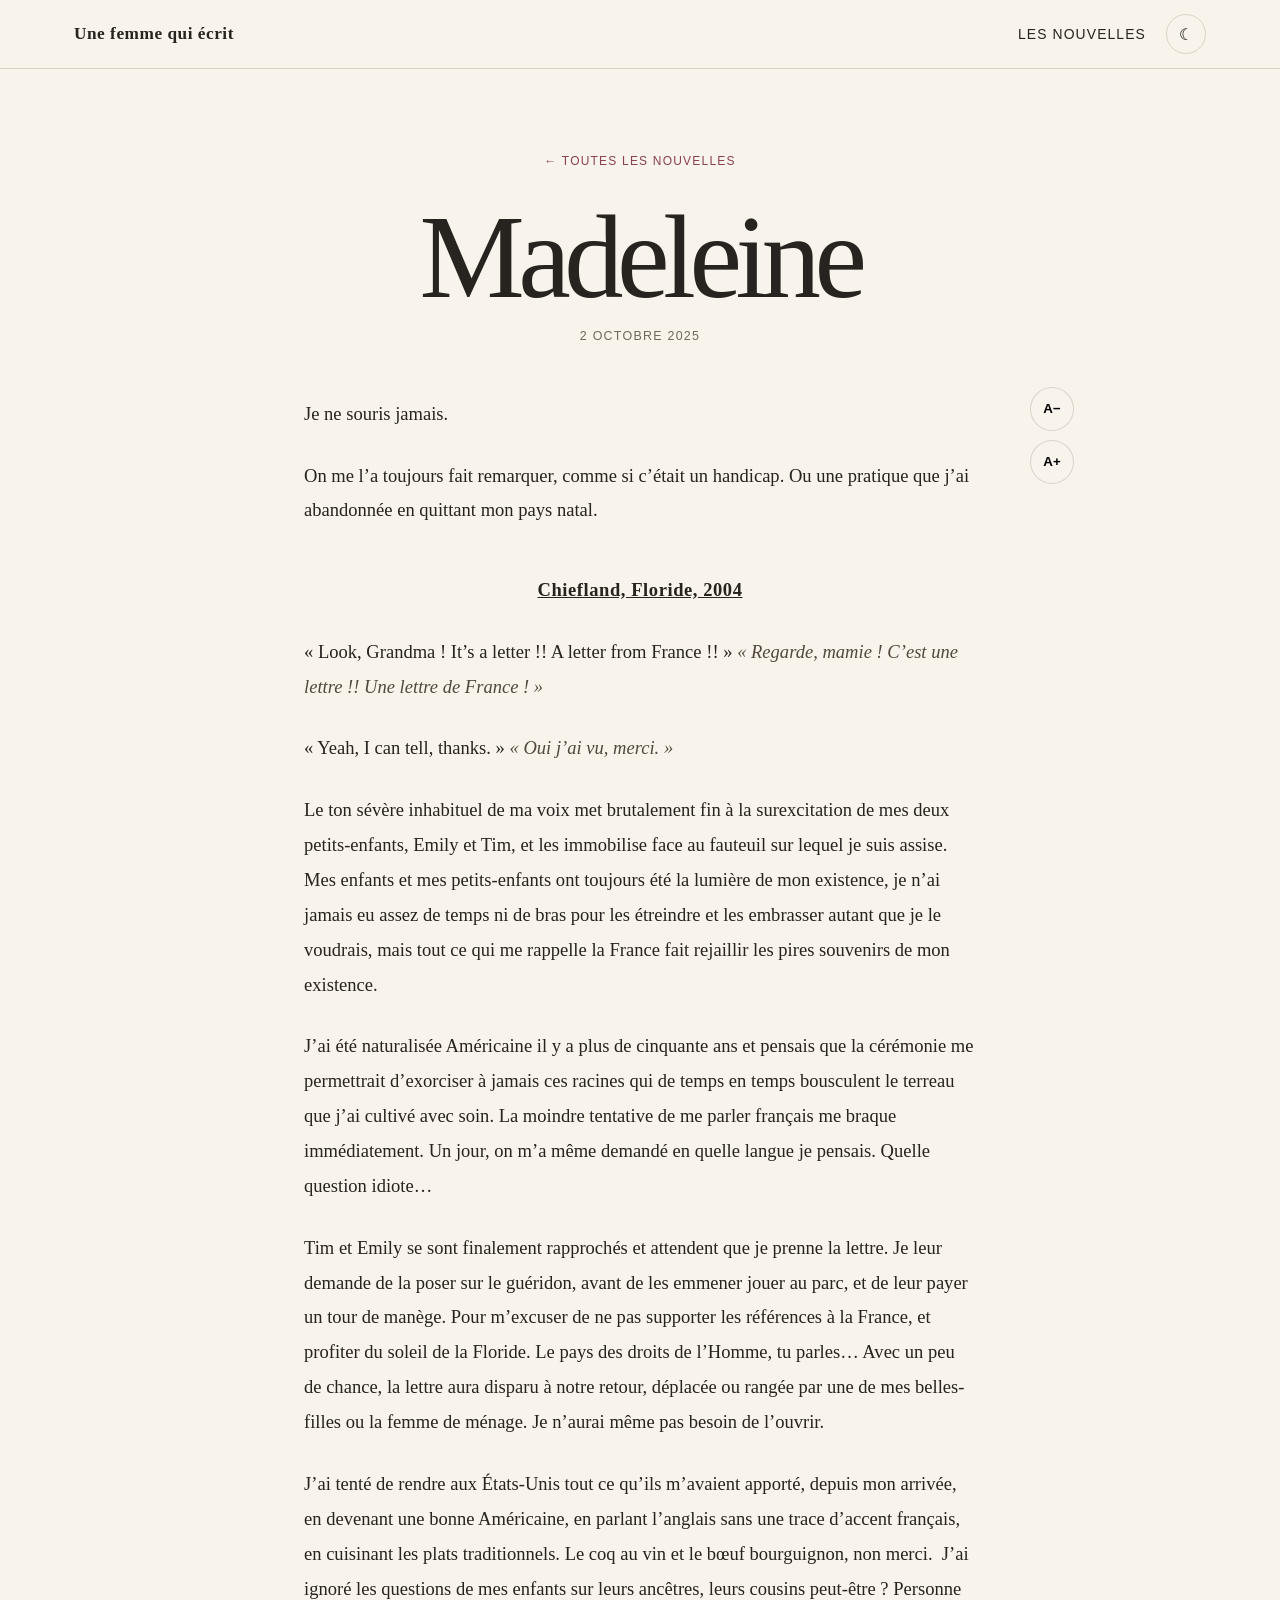
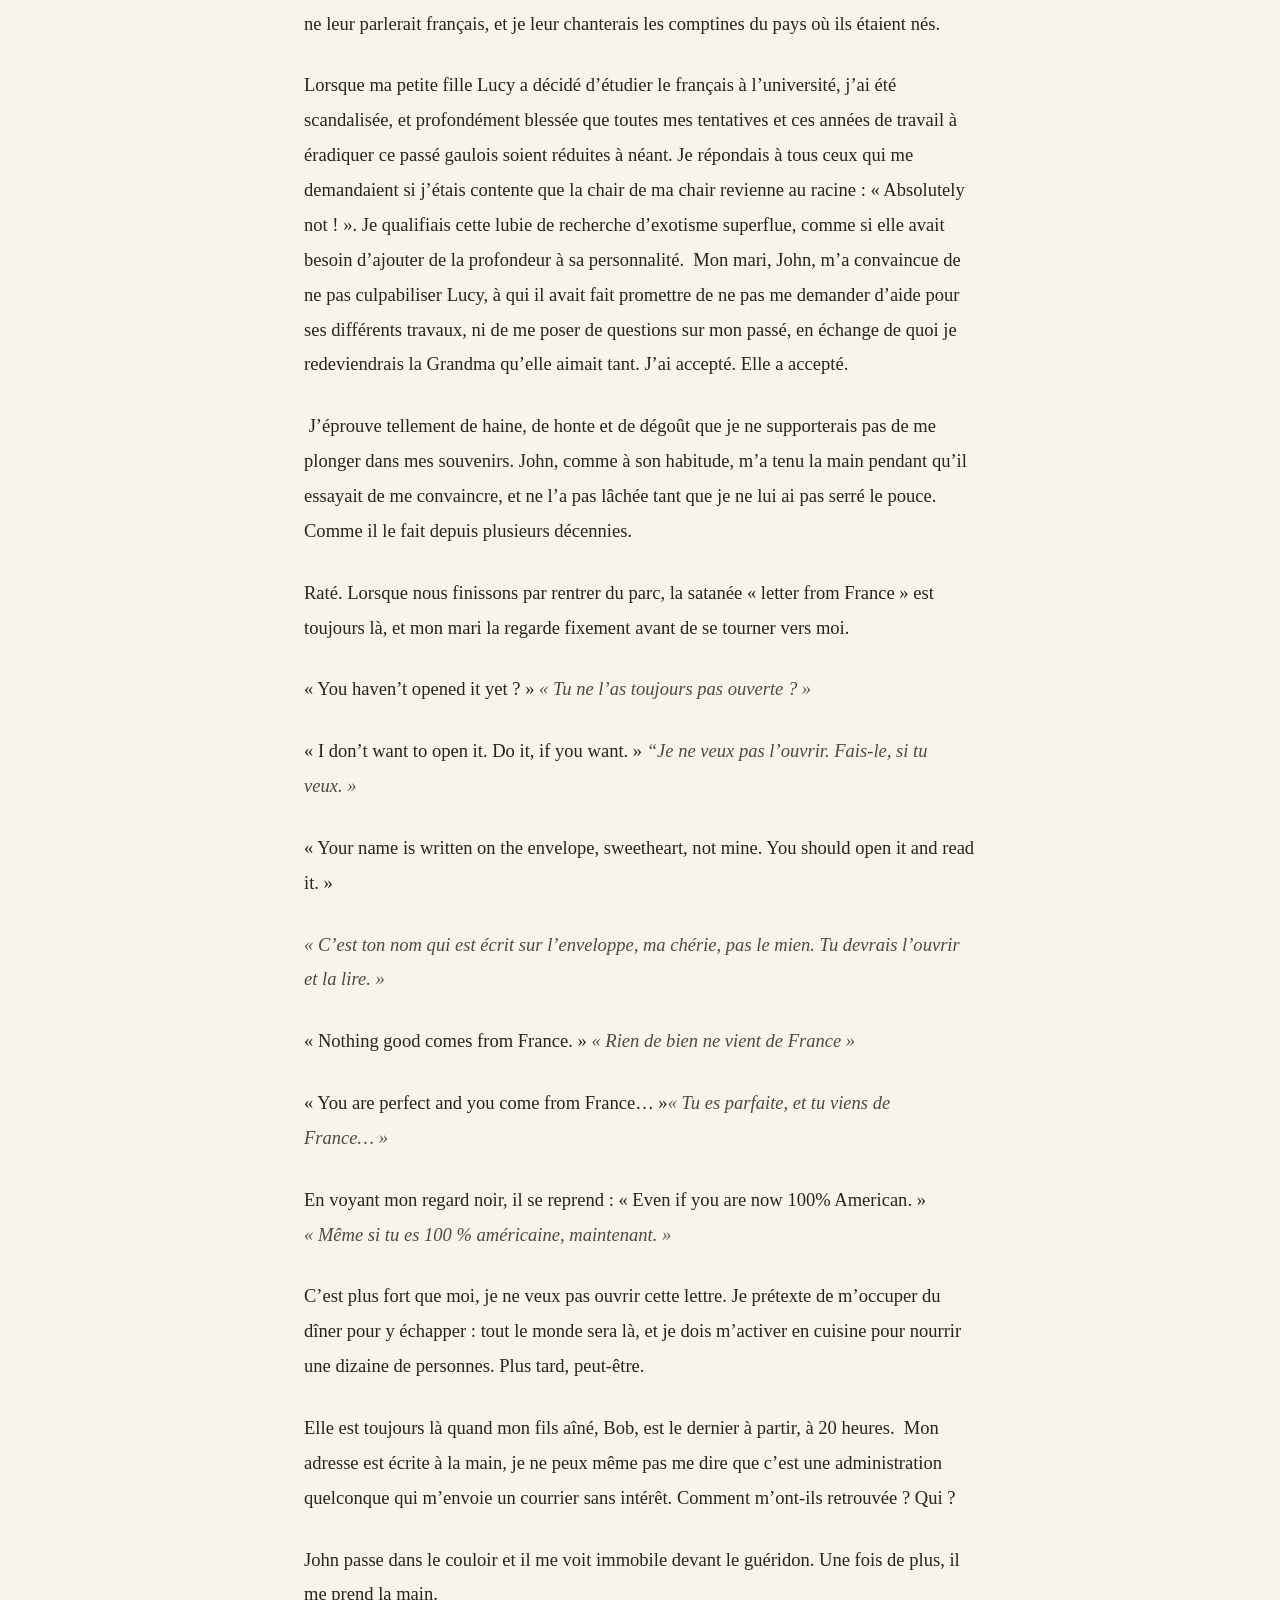
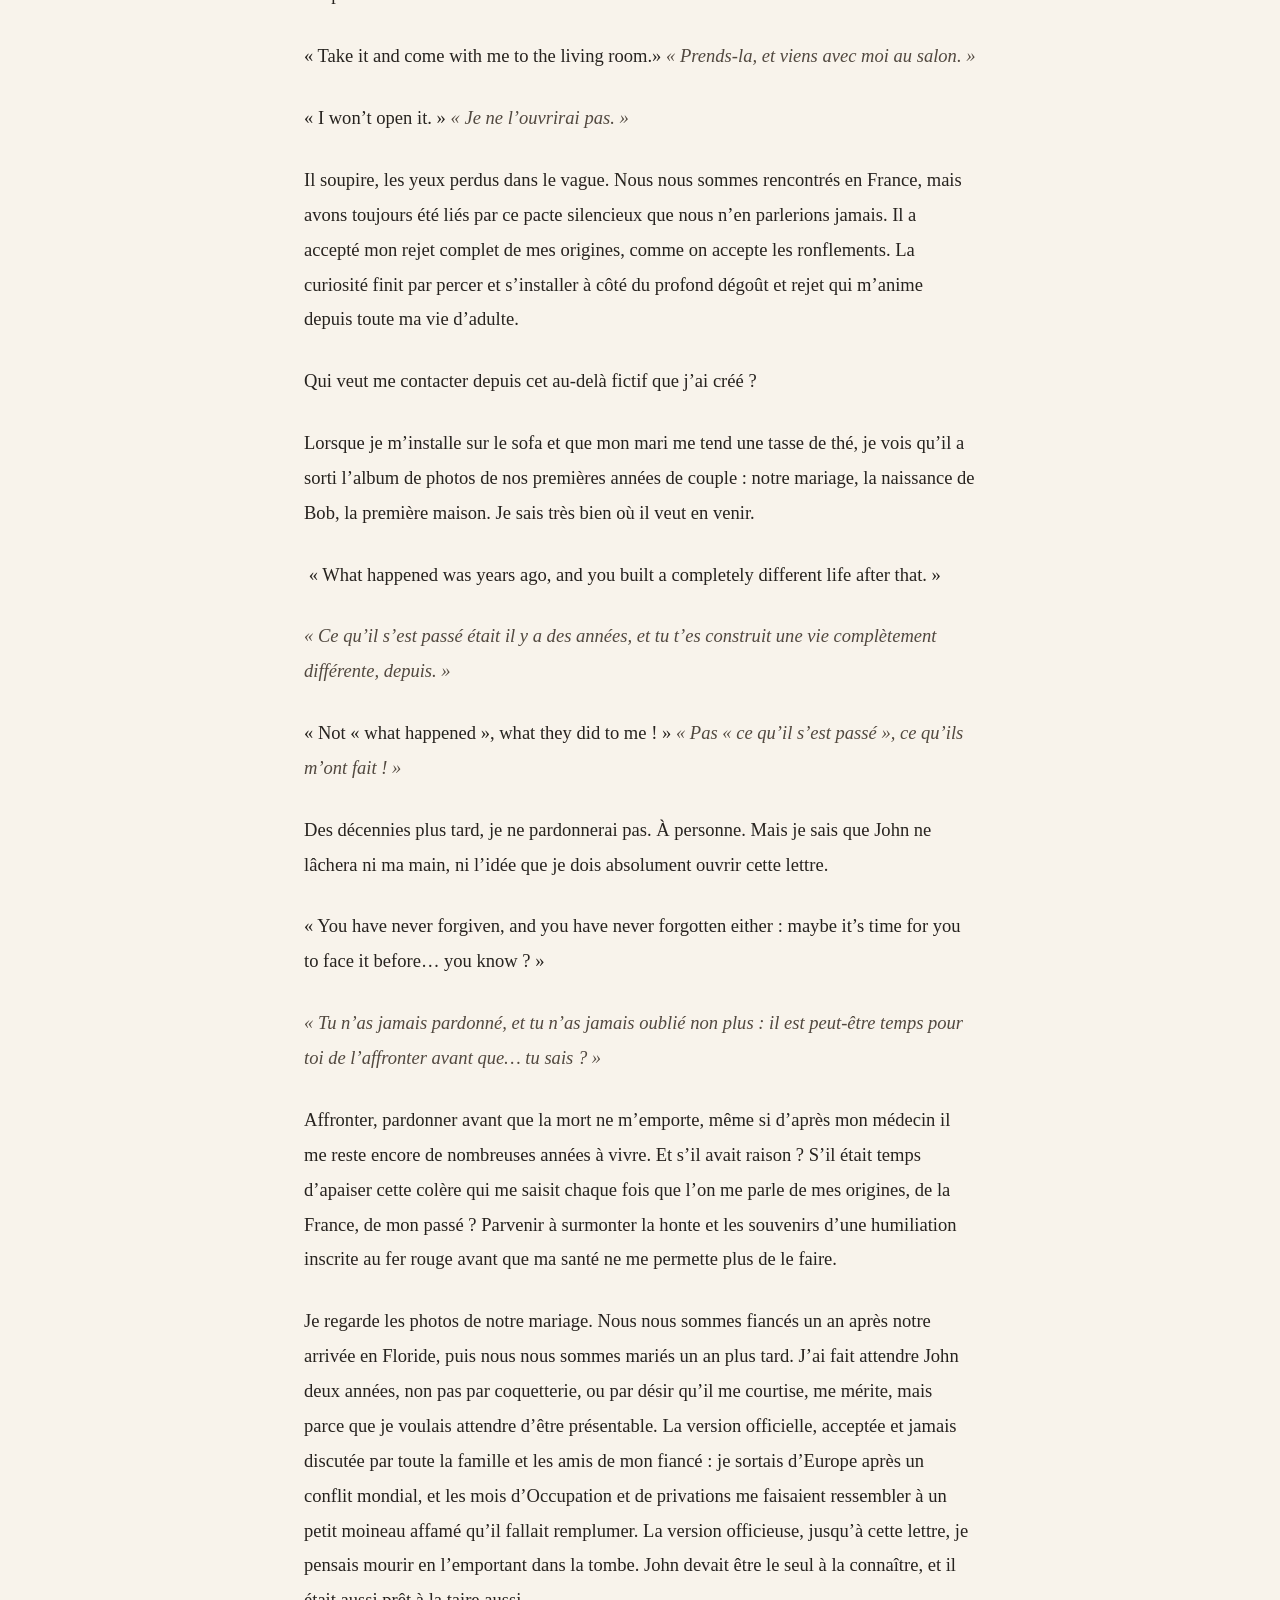
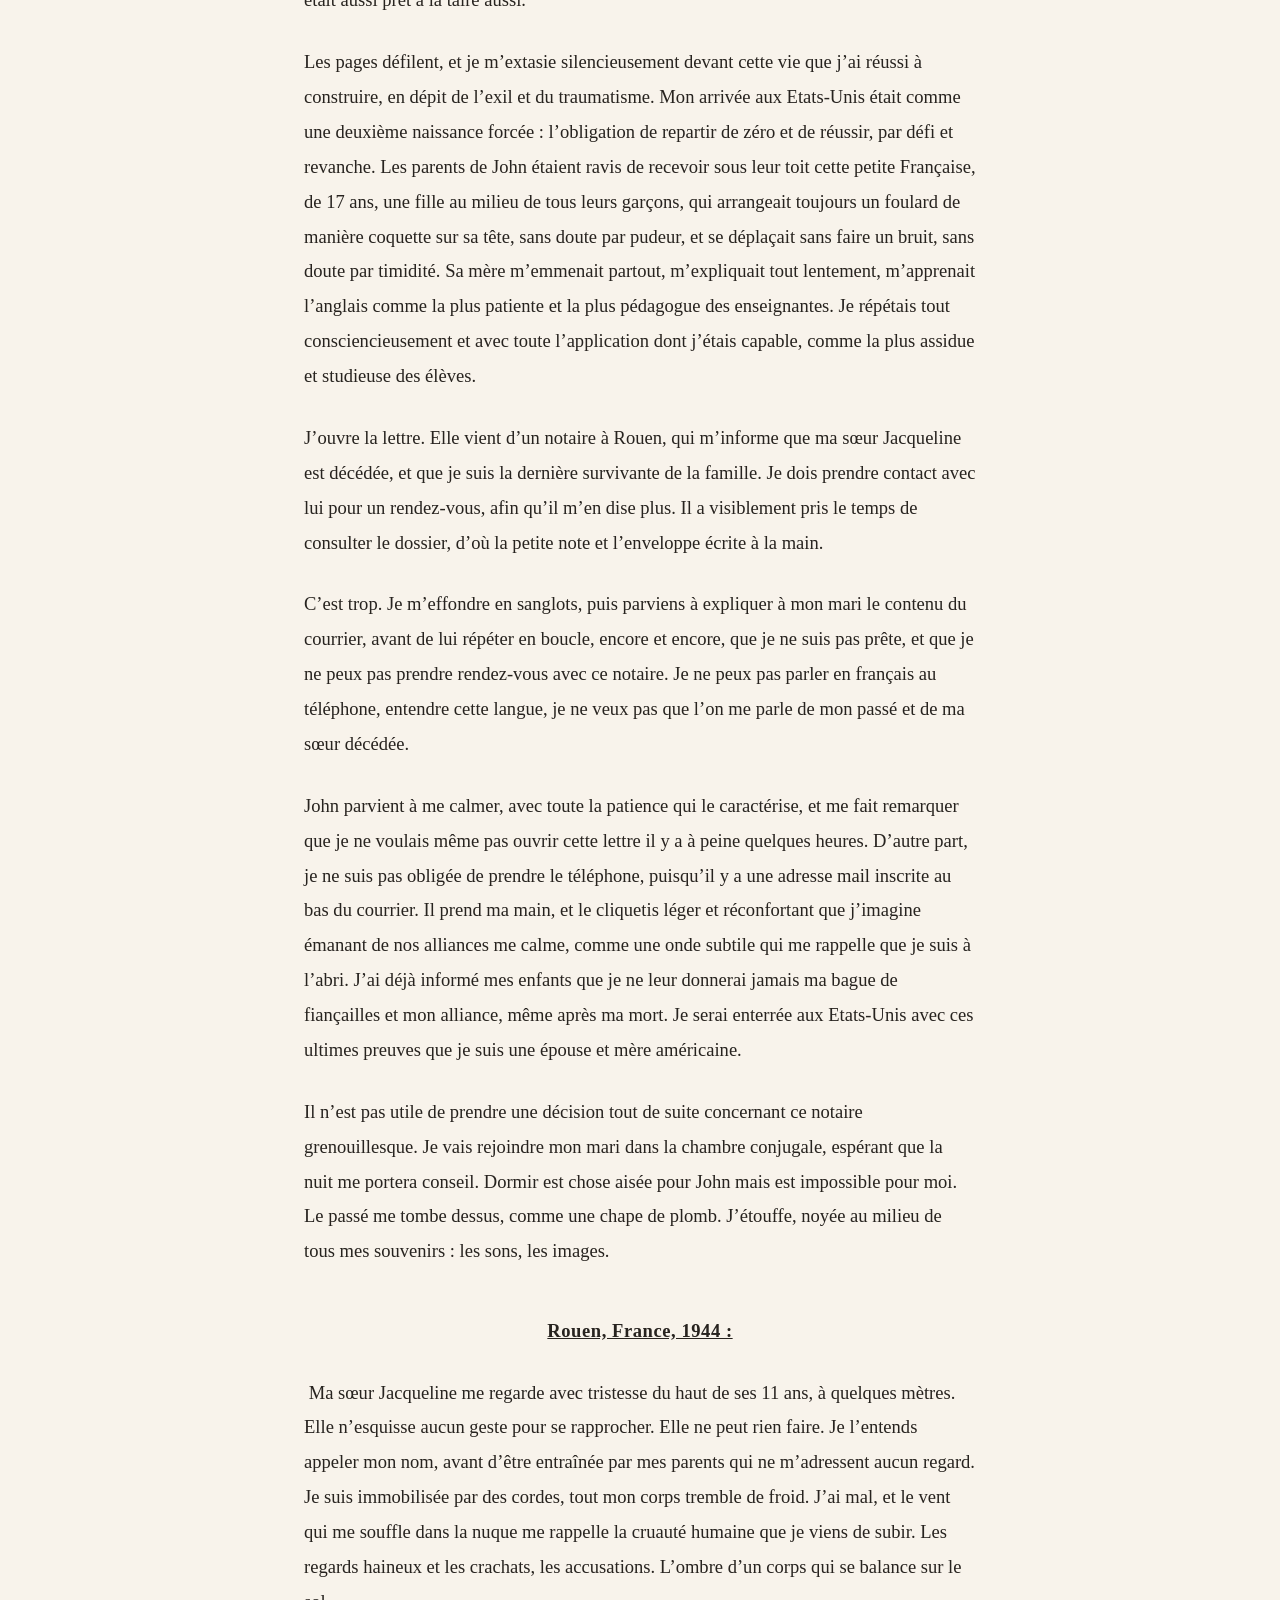
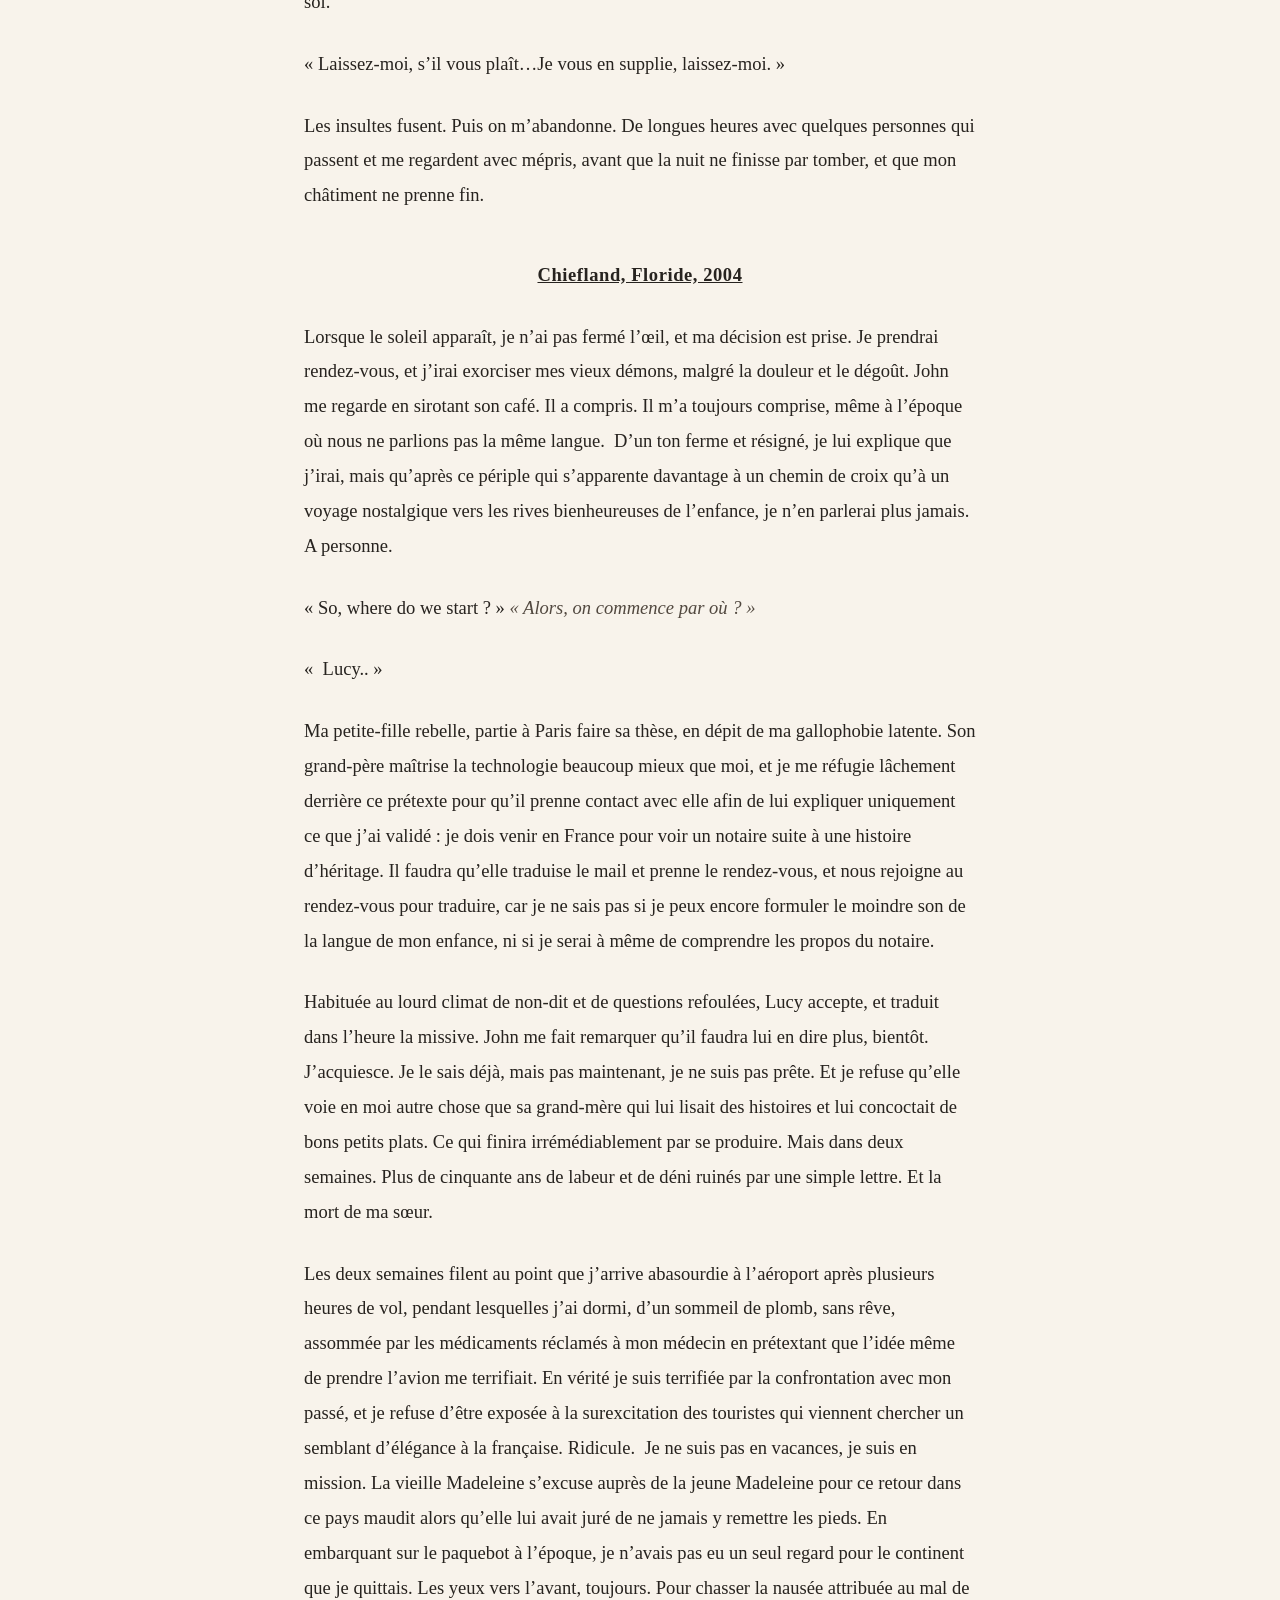
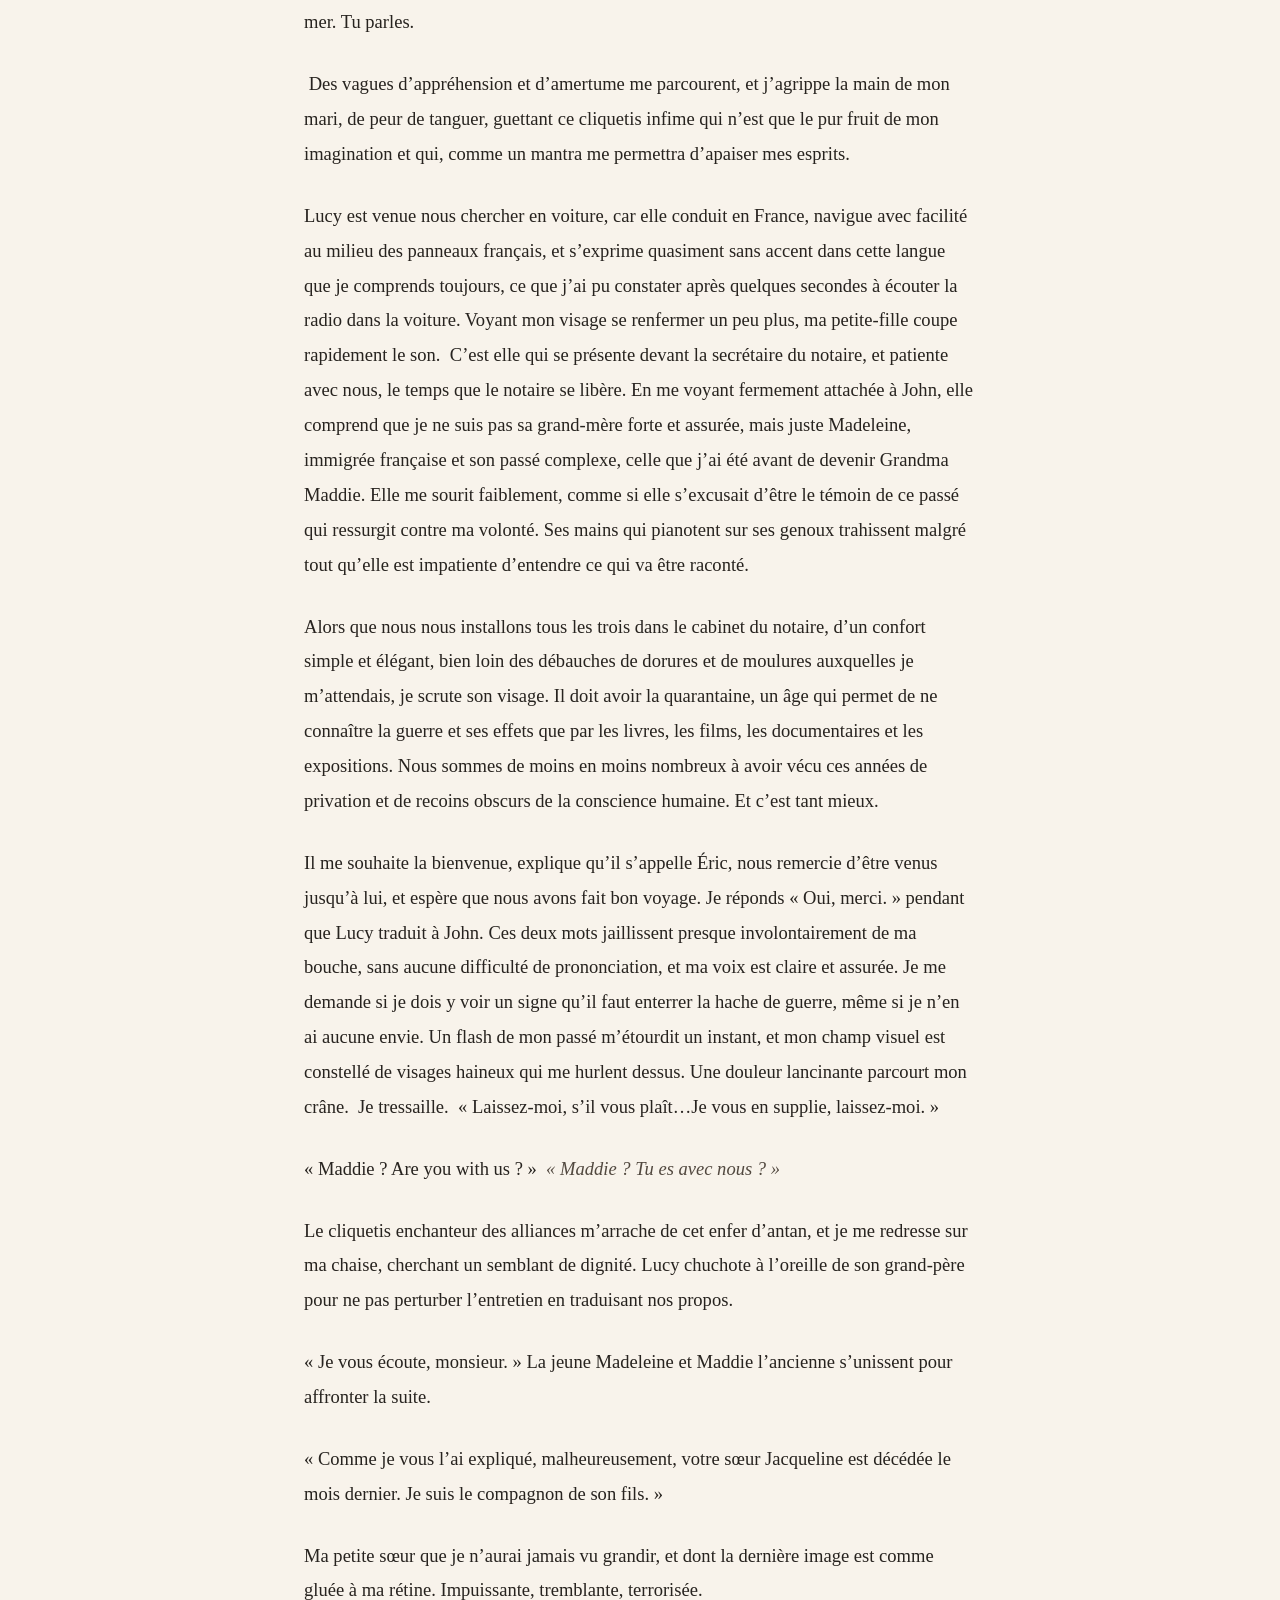
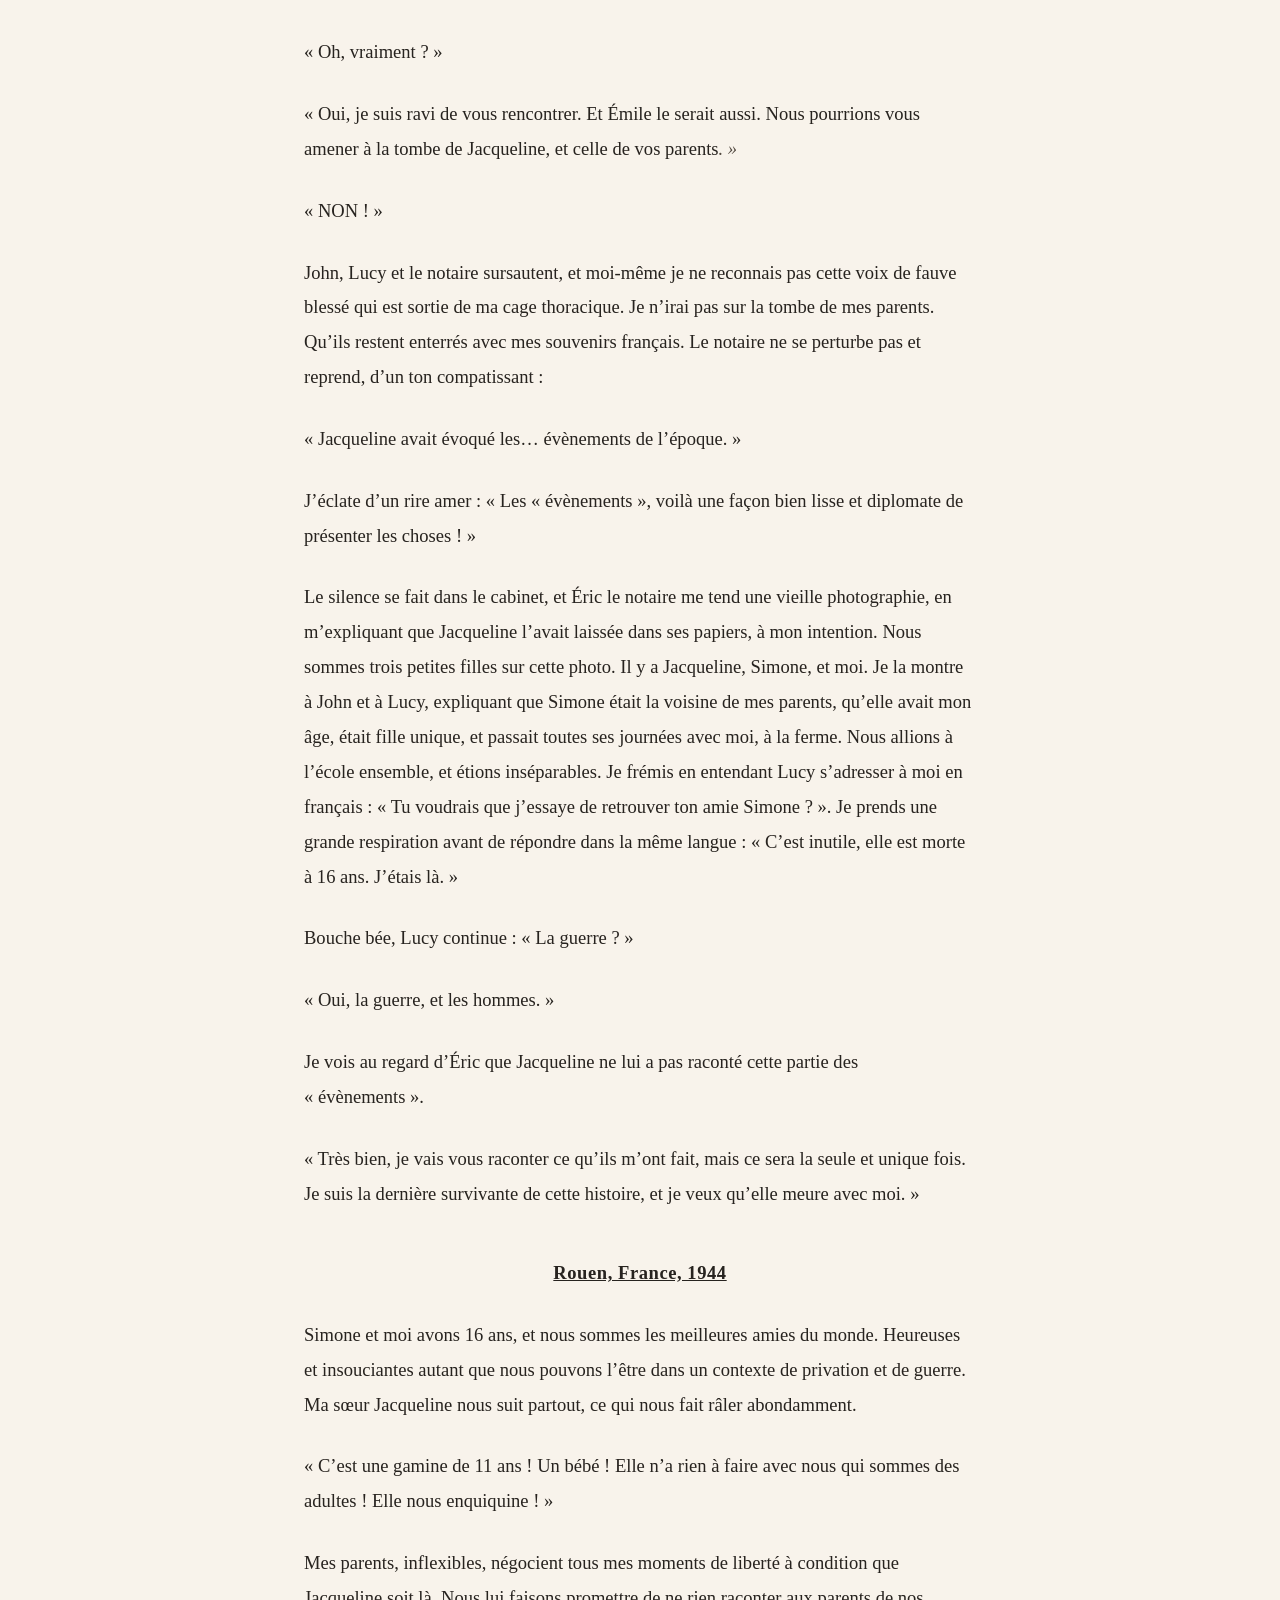
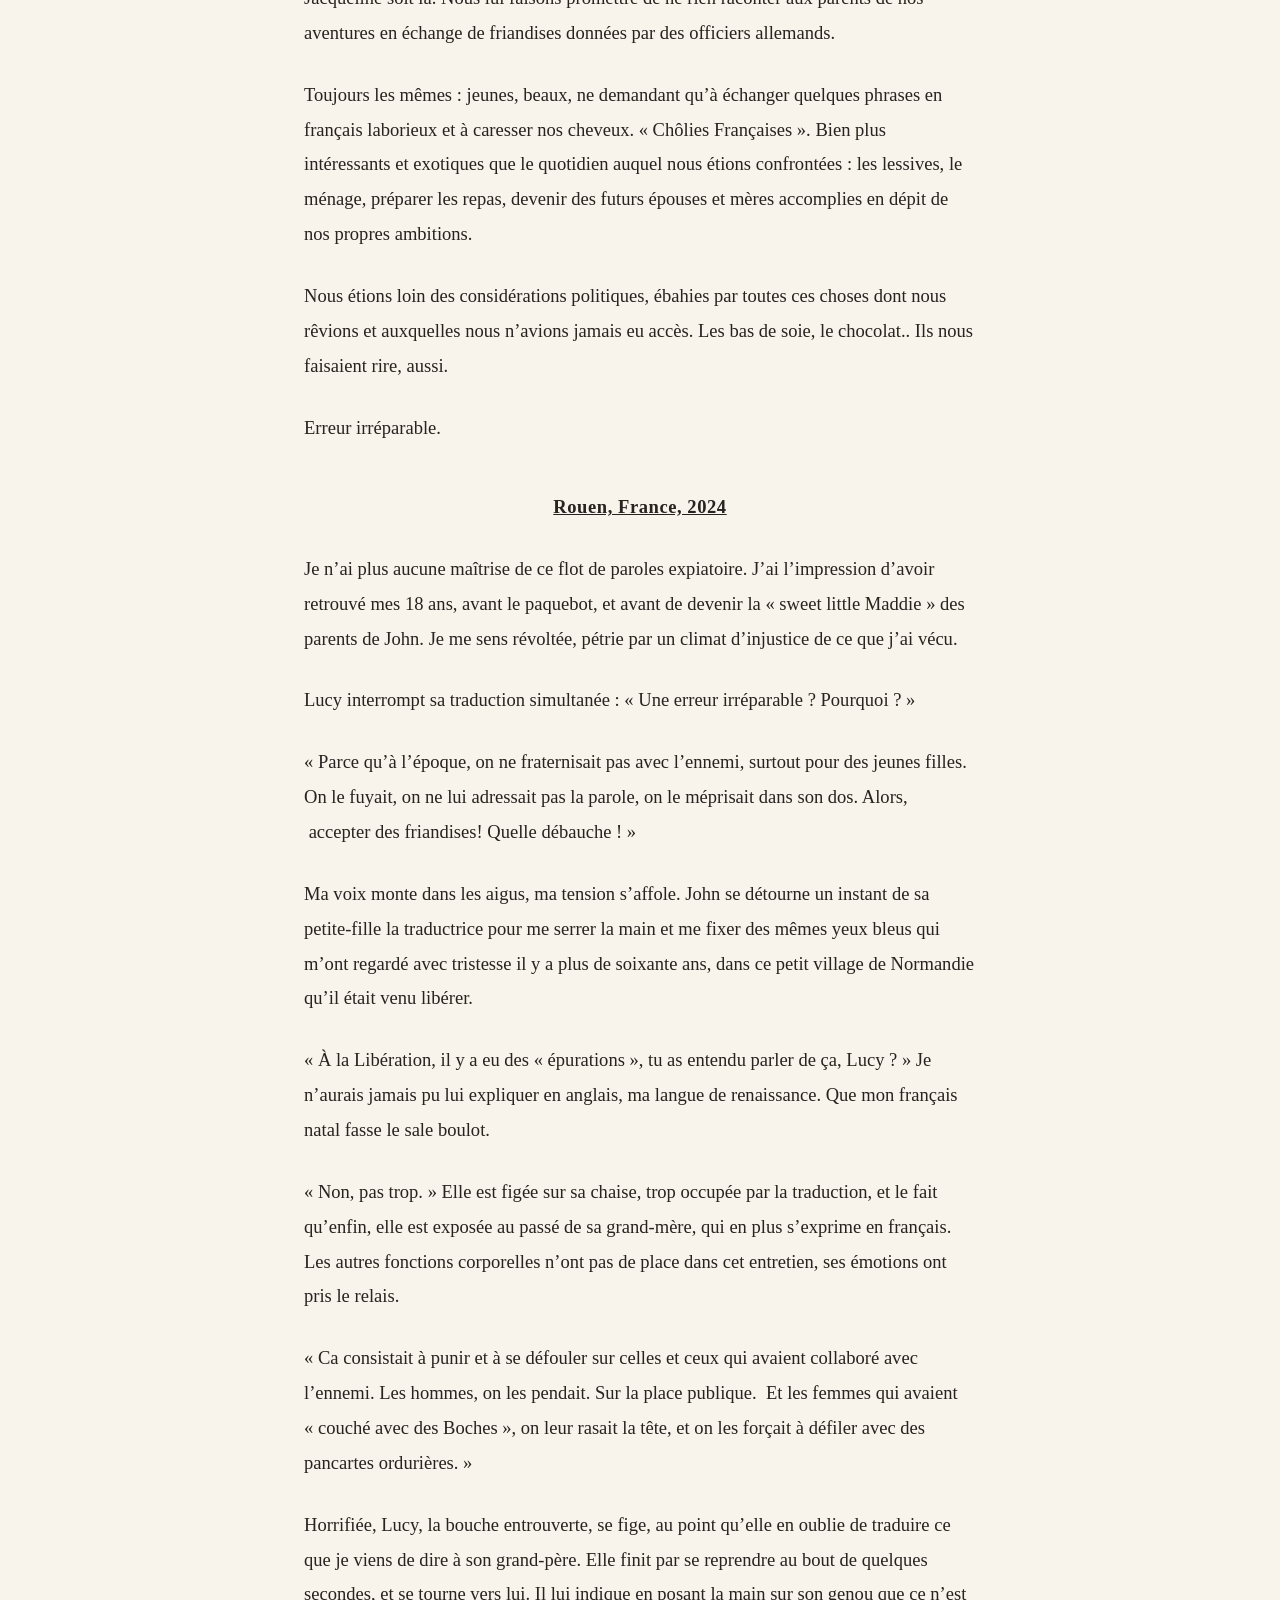
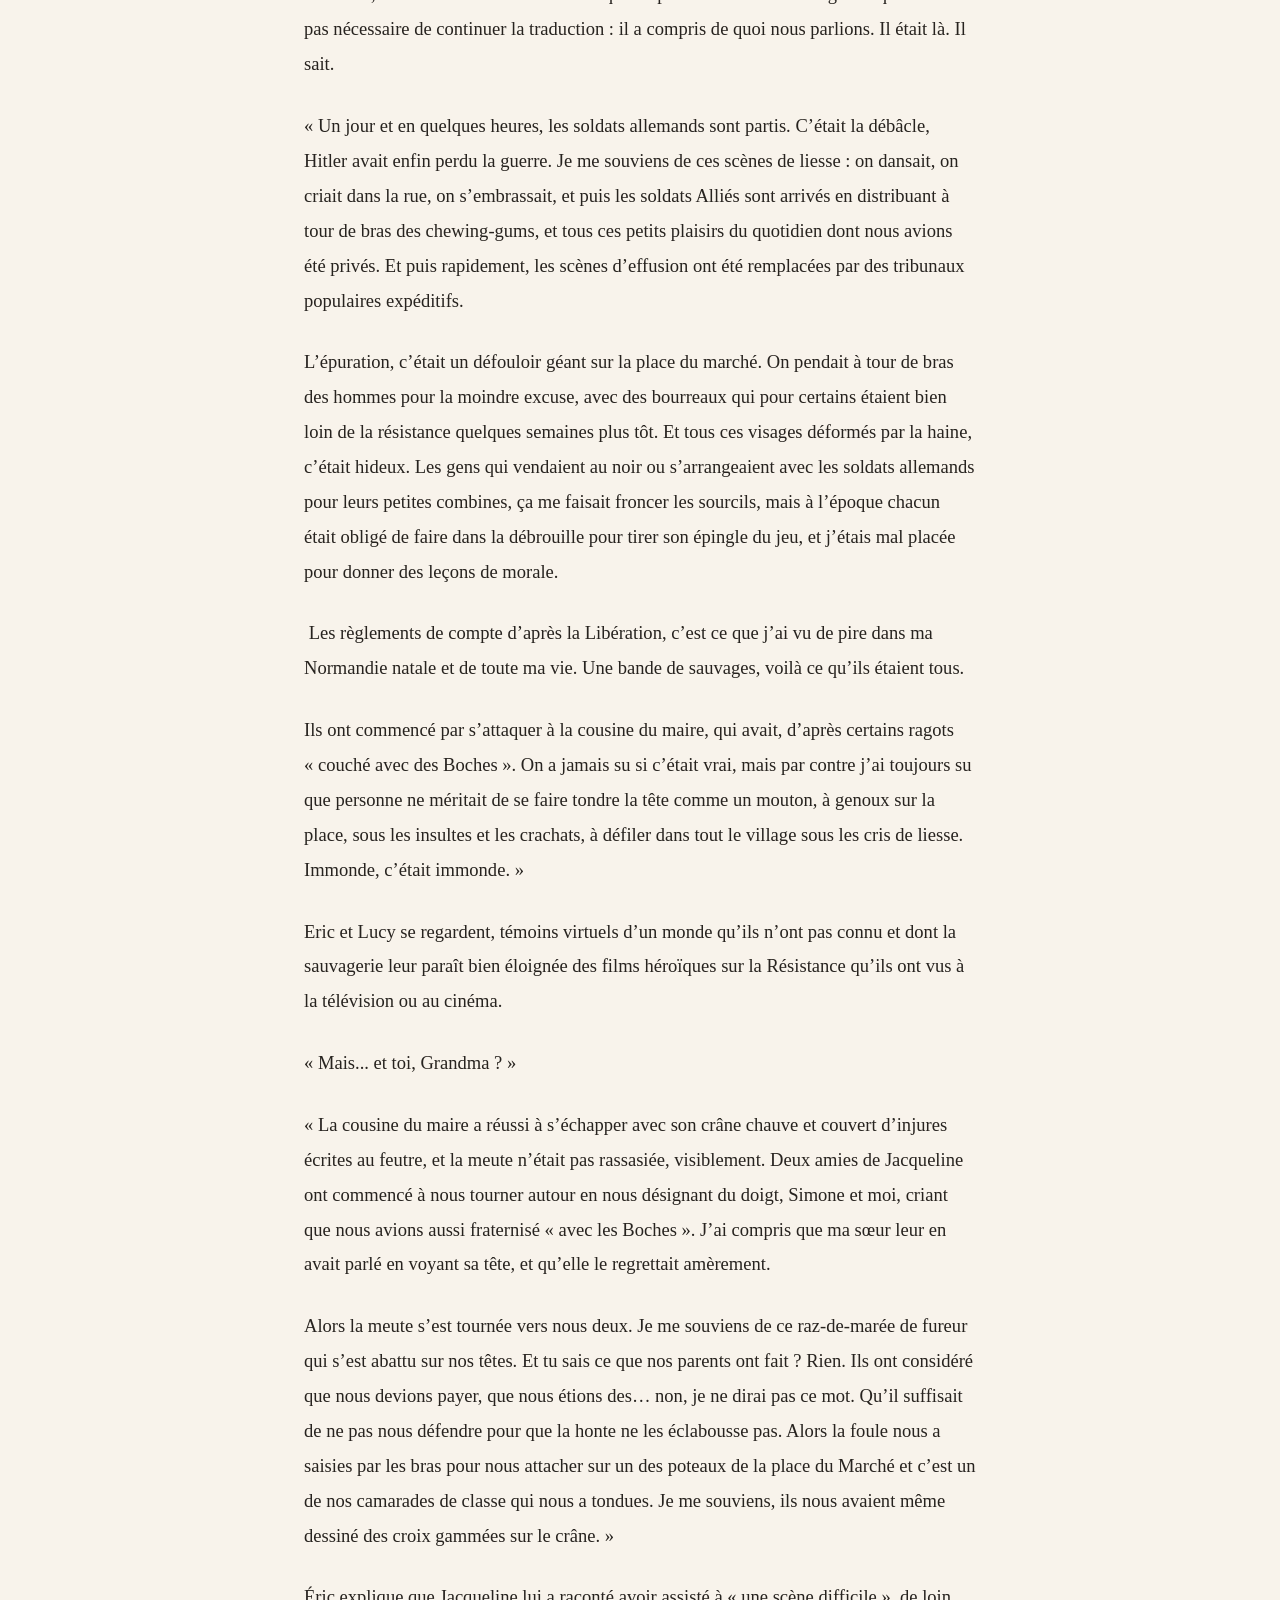
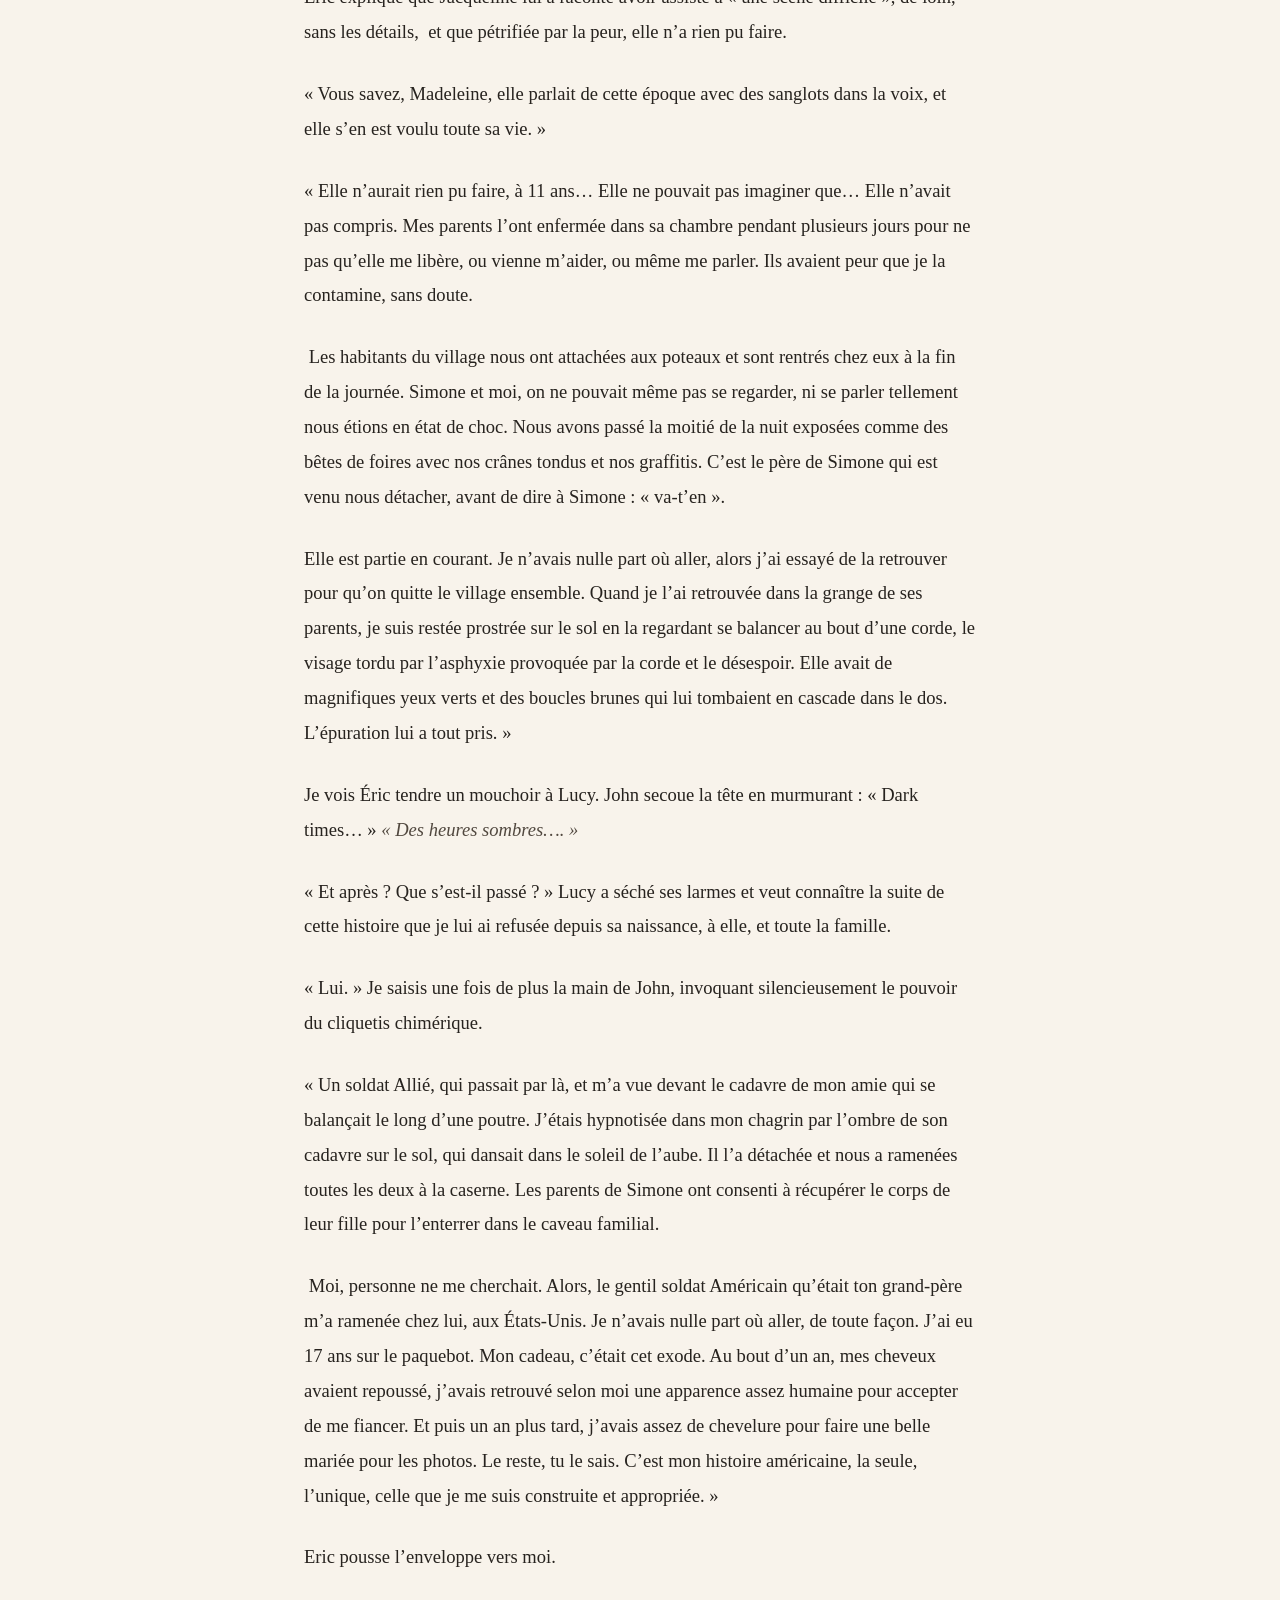
==== commit 823677cb: "Add files via upload" ====
--- a/nouvelles/madeleine.html
+++ b/nouvelles/madeleine.html
@@ -4,7 +4,7 @@
 <a class="brand" href="../index.html">Une femme qui écrit</a>
 <nav class="nav" aria-label="Navigation principale"><a href="../index.html#nouvelles">Les nouvelles</a><button class="icon-btn" type="button" data-theme aria-label="Activer le mode sombre">☾</button></nav>
 </div></header>
-<main id="contenu"><header class="story-hero"><a class="back-link" href="../index.html#nouvelles">← Toutes les nouvelles</a><h1>Madeleine</h1><div class="story-meta">2 octobre 2025 · 23 min de lecture · 4,954 mots</div></header>
+<main id="contenu"><header class="story-hero"><a class="back-link" href="../index.html#nouvelles">← Toutes les nouvelles</a><h1>Madeleine</h1><div class="story-meta">2 octobre 2025</div></header>
 <div class="reading-tools" aria-label="Outils de lecture"><div class="tool-stack"><button type="button" data-font-minus aria-label="Réduire la taille du texte">A−</button><button type="button" data-font-plus aria-label="Agrandir la taille du texte">A+</button></div></div>
 <article class="story-content"><p>Je ne souris jamais.</p>
 <p>On me l’a toujours fait remarquer, comme si c’était un handicap. Ou une pratique que j’ai abandonnée en quittant mon pays natal.</p>
--- a/assets/css/style.css
+++ b/assets/css/style.css
@@ -16,6 +16,12 @@
 .nav{display:flex;align-items:center;gap:20px;font-family:Arial,sans-serif;font-size:.87rem;letter-spacing:.08em;text-transform:uppercase}
 .nav a{text-decoration:none}.nav a:hover,.nav a:focus{color:var(--accent)}
 .icon-btn{border:1px solid var(--line);background:transparent;border-radius:999px;width:40px;height:40px;cursor:pointer;font-size:1rem}
+.hero-banner{position:relative;min-height:580px;display:flex;align-items:flex-end;justify-content:center;padding:64px 24px 58px;overflow:hidden;border-bottom:1px solid var(--line);background:#d8cbb9}
+.hero-banner-image{position:absolute;inset:0;width:100%;height:100%;object-fit:cover;object-position:center 15%;display:block}
+.hero-banner-overlay{position:absolute;inset:0;background:linear-gradient(to bottom,rgba(20,16,13,.03),rgba(20,16,13,.33))}
+.hero-banner-text{position:relative;z-index:2;text-align:center;color:#fff;text-shadow:0 2px 18px rgba(0,0,0,.65)}
+.hero-banner h1{margin:0;font-family:Arial,Helvetica,sans-serif;font-size:clamp(2.2rem,4.2vw,3.7rem);font-weight:400;line-height:1.08;letter-spacing:.015em}
+.hero-banner p{margin:.35rem 0 0;font-family:Arial,Helvetica,sans-serif;font-size:clamp(1.05rem,2vw,1.45rem);letter-spacing:.02em}
 .hero{max-width:var(--max);margin:0 auto;padding:54px 24px 72px;display:grid;grid-template-columns:minmax(0,1.05fr) minmax(280px,.75fr);gap:64px;align-items:center}
 .eyebrow{font-family:Arial,sans-serif;font-size:.78rem;letter-spacing:.2em;text-transform:uppercase;color:var(--accent);font-weight:700}
 h1{font-size:clamp(3rem,8vw,7.2rem);line-height:.92;letter-spacing:-.055em;margin:.2em 0 .25em;font-weight:500}
@@ -54,4 +60,4 @@
 body.dark .site-header{background:rgba(33,31,29,.91)}body.dark .story-card,body.dark .search,body.dark .story-nav a{background:rgba(255,255,255,.03)}body.dark .tool-stack button{background:rgba(33,31,29,.95);color:var(--ink)}
 .empty{display:none;color:var(--muted);padding:20px 0}
 @media(max-width:900px){.hero{grid-template-columns:1fr;gap:35px}.hero-art{max-width:620px}.story-grid{grid-template-columns:1fr 1fr}.reading-tools{position:static;width:auto;height:auto;margin:0 auto;max-width:var(--reading);padding:0 24px}.tool-stack{flex-direction:row;justify-content:flex-end}}
-@media(max-width:650px){.header-inner{padding:0 16px}.nav a{display:none}.hero,.section{padding-left:18px;padding-right:18px}.hero{padding-top:36px}.story-grid{grid-template-columns:1fr}.section-head{align-items:stretch;flex-direction:column}.story-card{min-height:auto}.site-footer{flex-direction:column}.story-nav{grid-template-columns:1fr}.story-nav .next{text-align:left}.story-content{font-size:1.08rem}.hero-art{padding:10px 10px 10px 0}}
+@media(max-width:650px){.header-inner{padding:0 16px}.nav a{display:none}.hero-banner{min-height:430px;padding:48px 18px 42px}.hero-banner-image{object-position:center 12%}.hero,.section{padding-left:18px;padding-right:18px}.hero{padding-top:36px}.story-grid{grid-template-columns:1fr}.section-head{align-items:stretch;flex-direction:column}.story-card{min-height:auto}.site-footer{flex-direction:column}.story-nav{grid-template-columns:1fr}.story-nav .next{text-align:left}.story-content{font-size:1.08rem}.hero-art{padding:10px 10px 10px 0}}
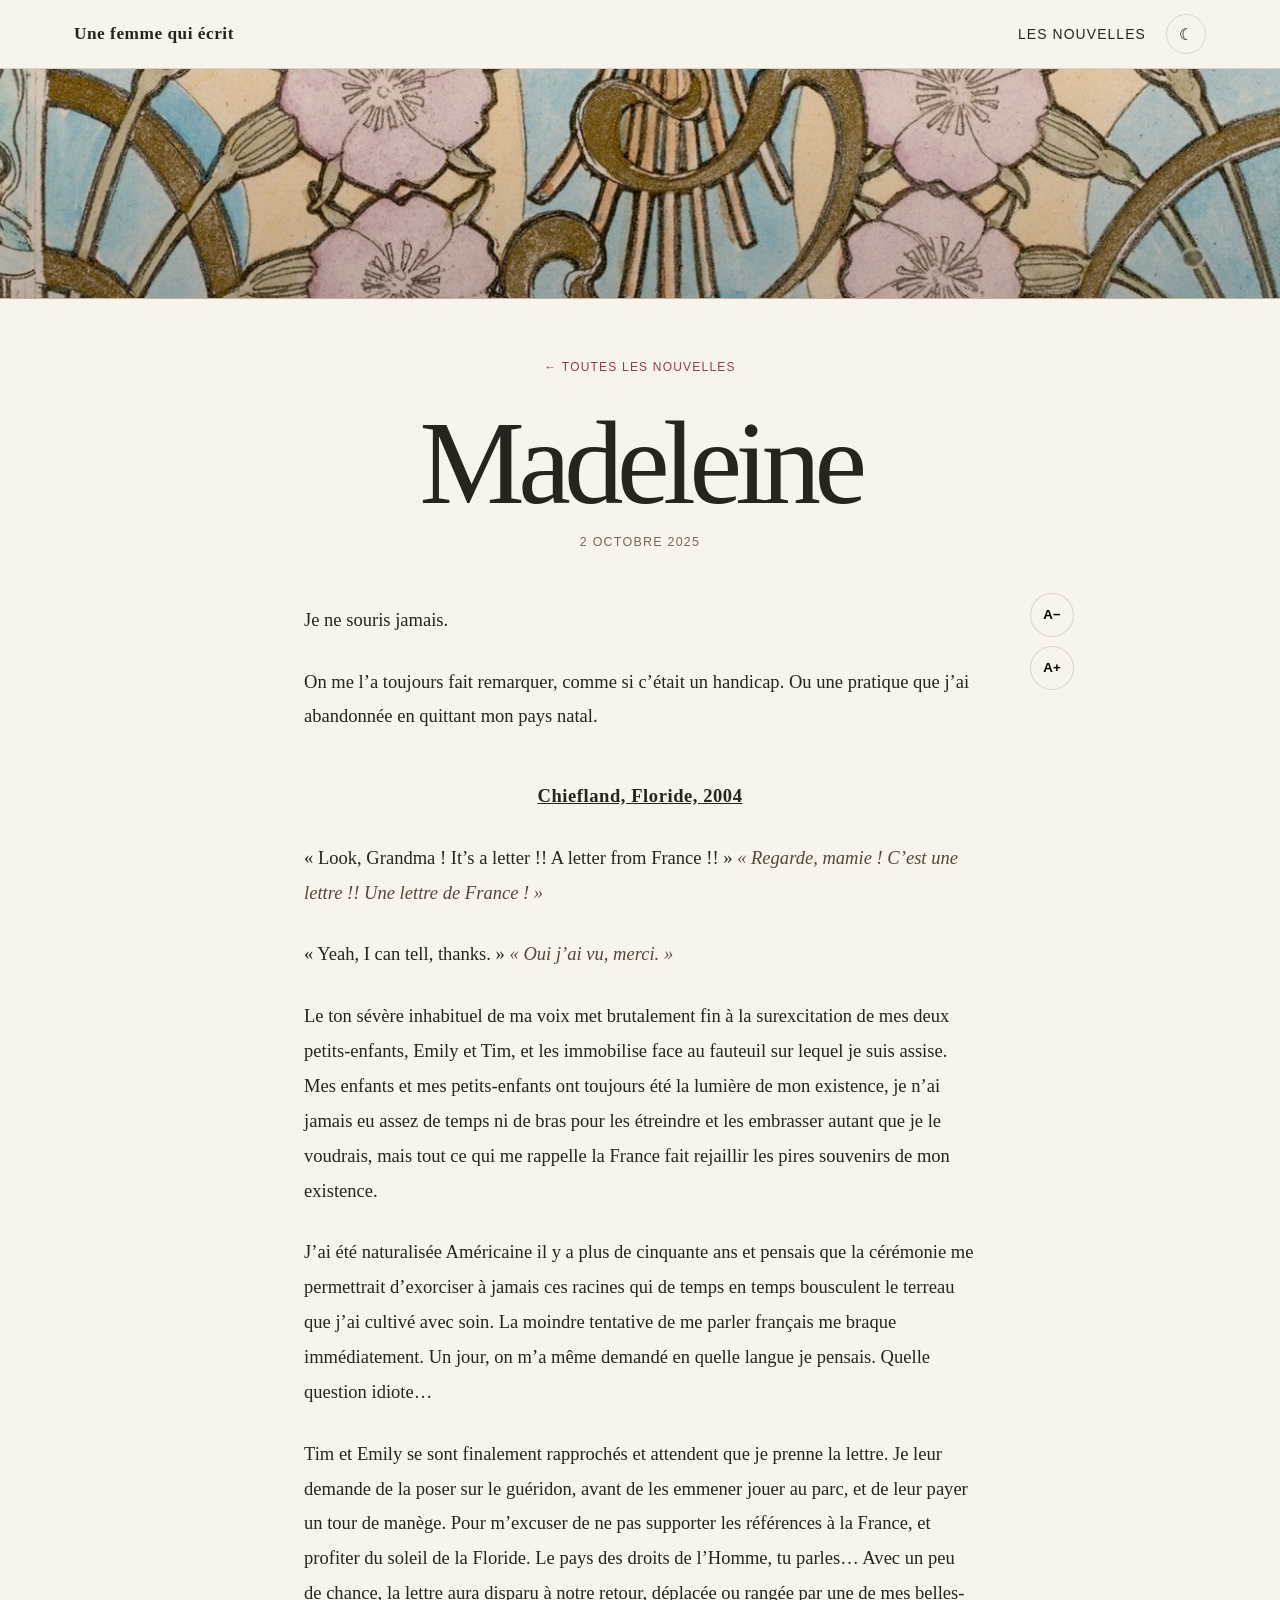
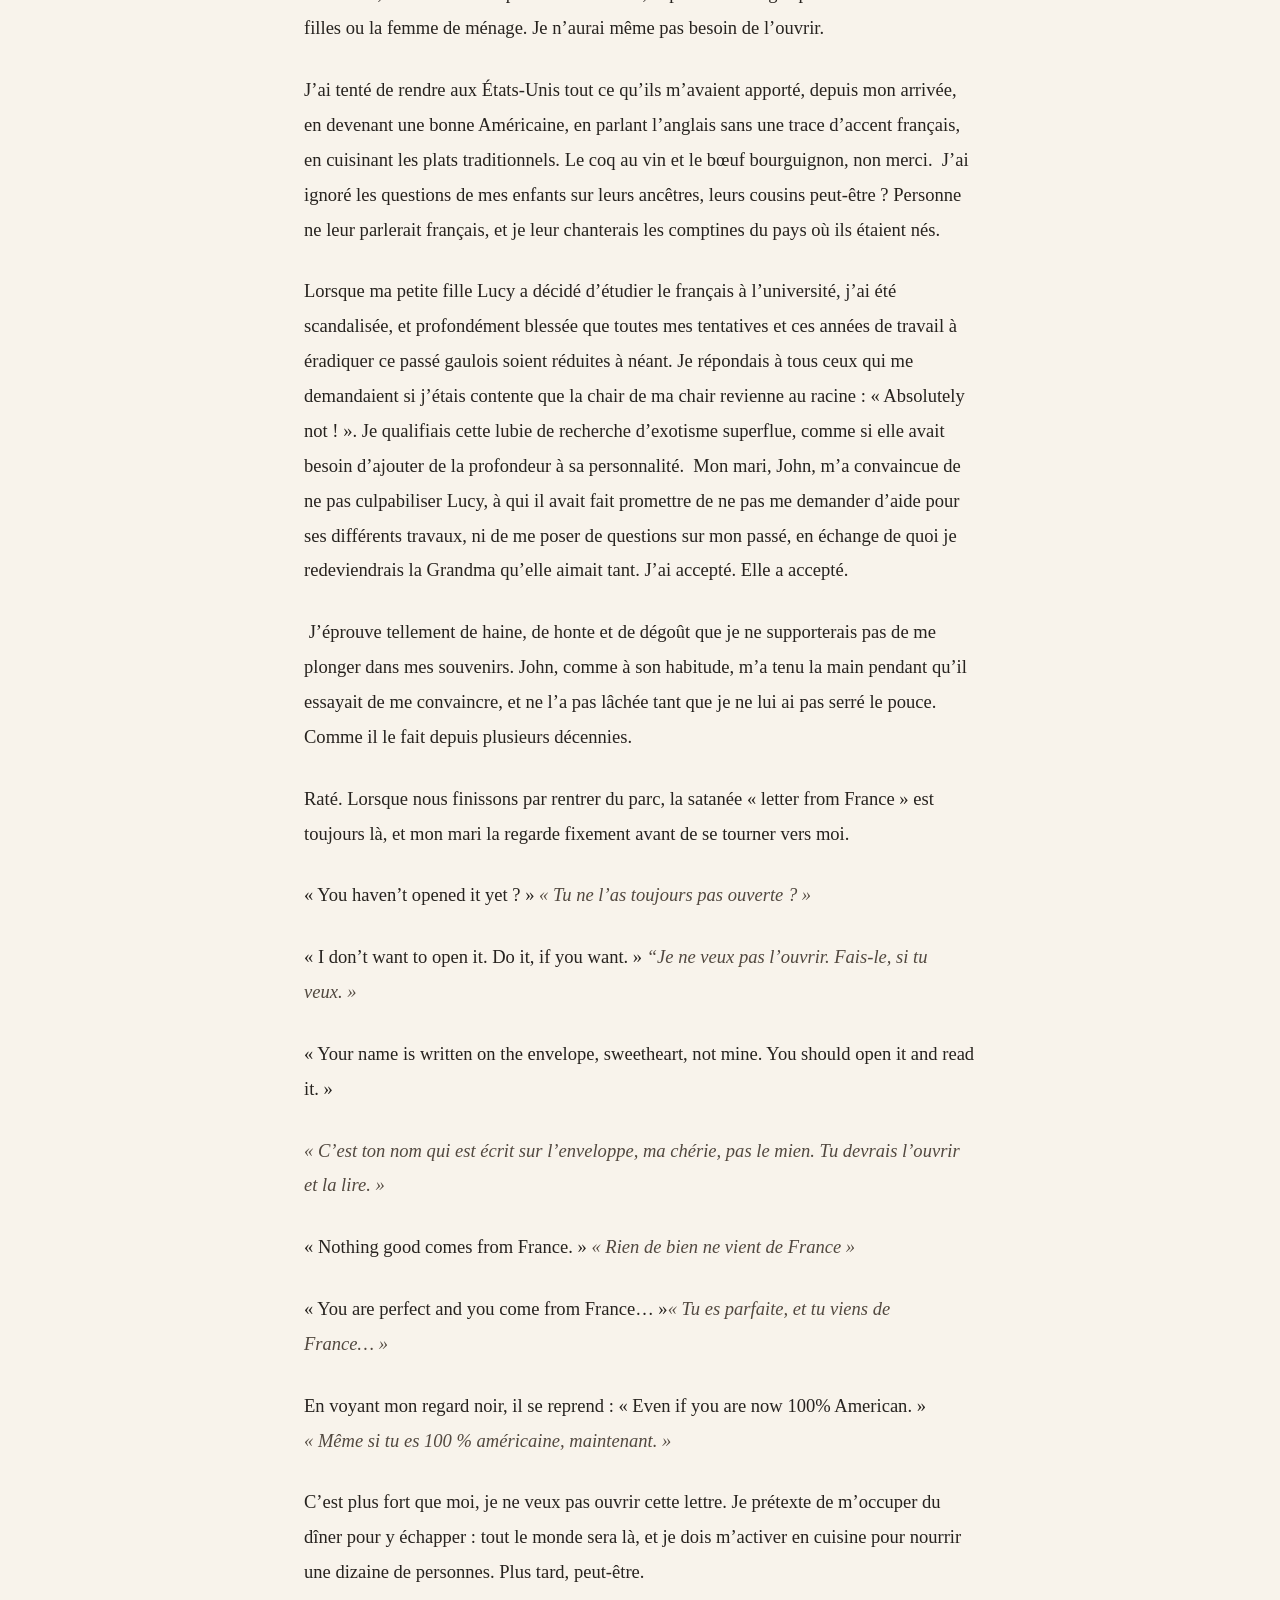
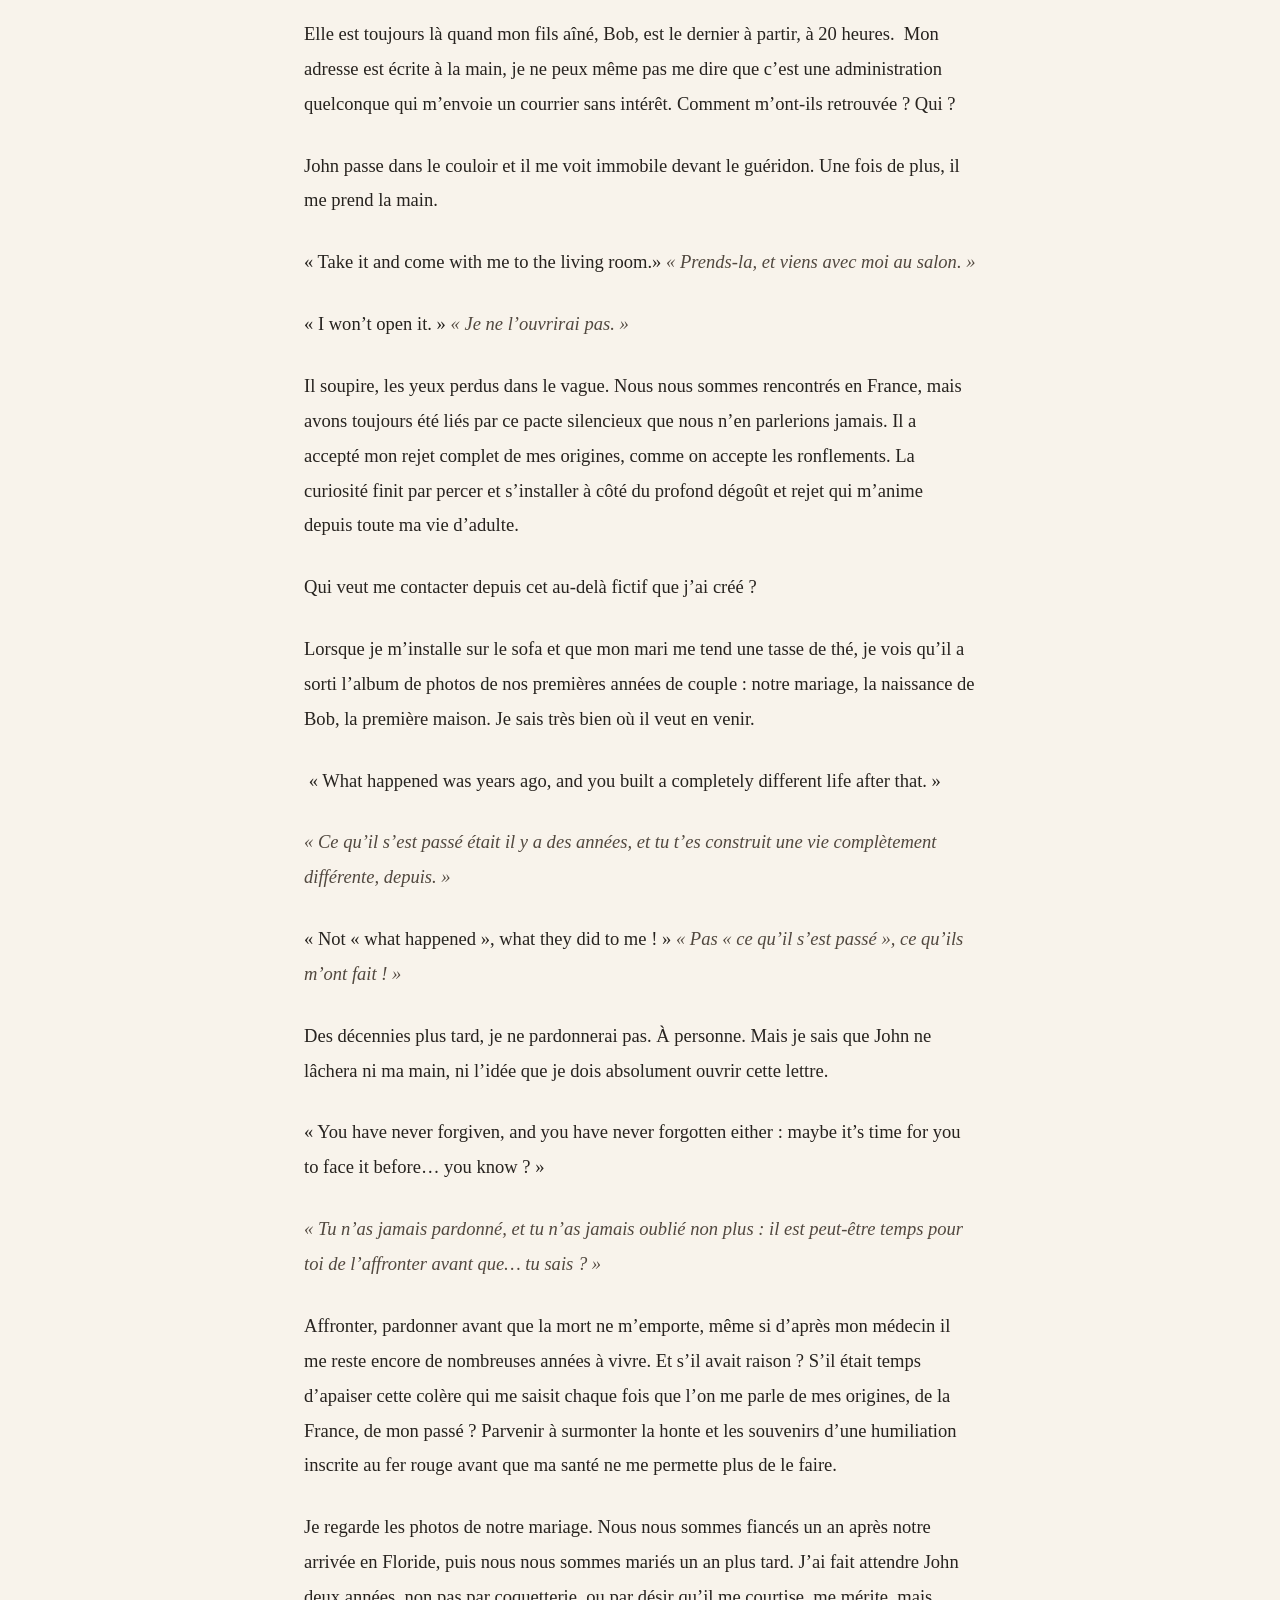
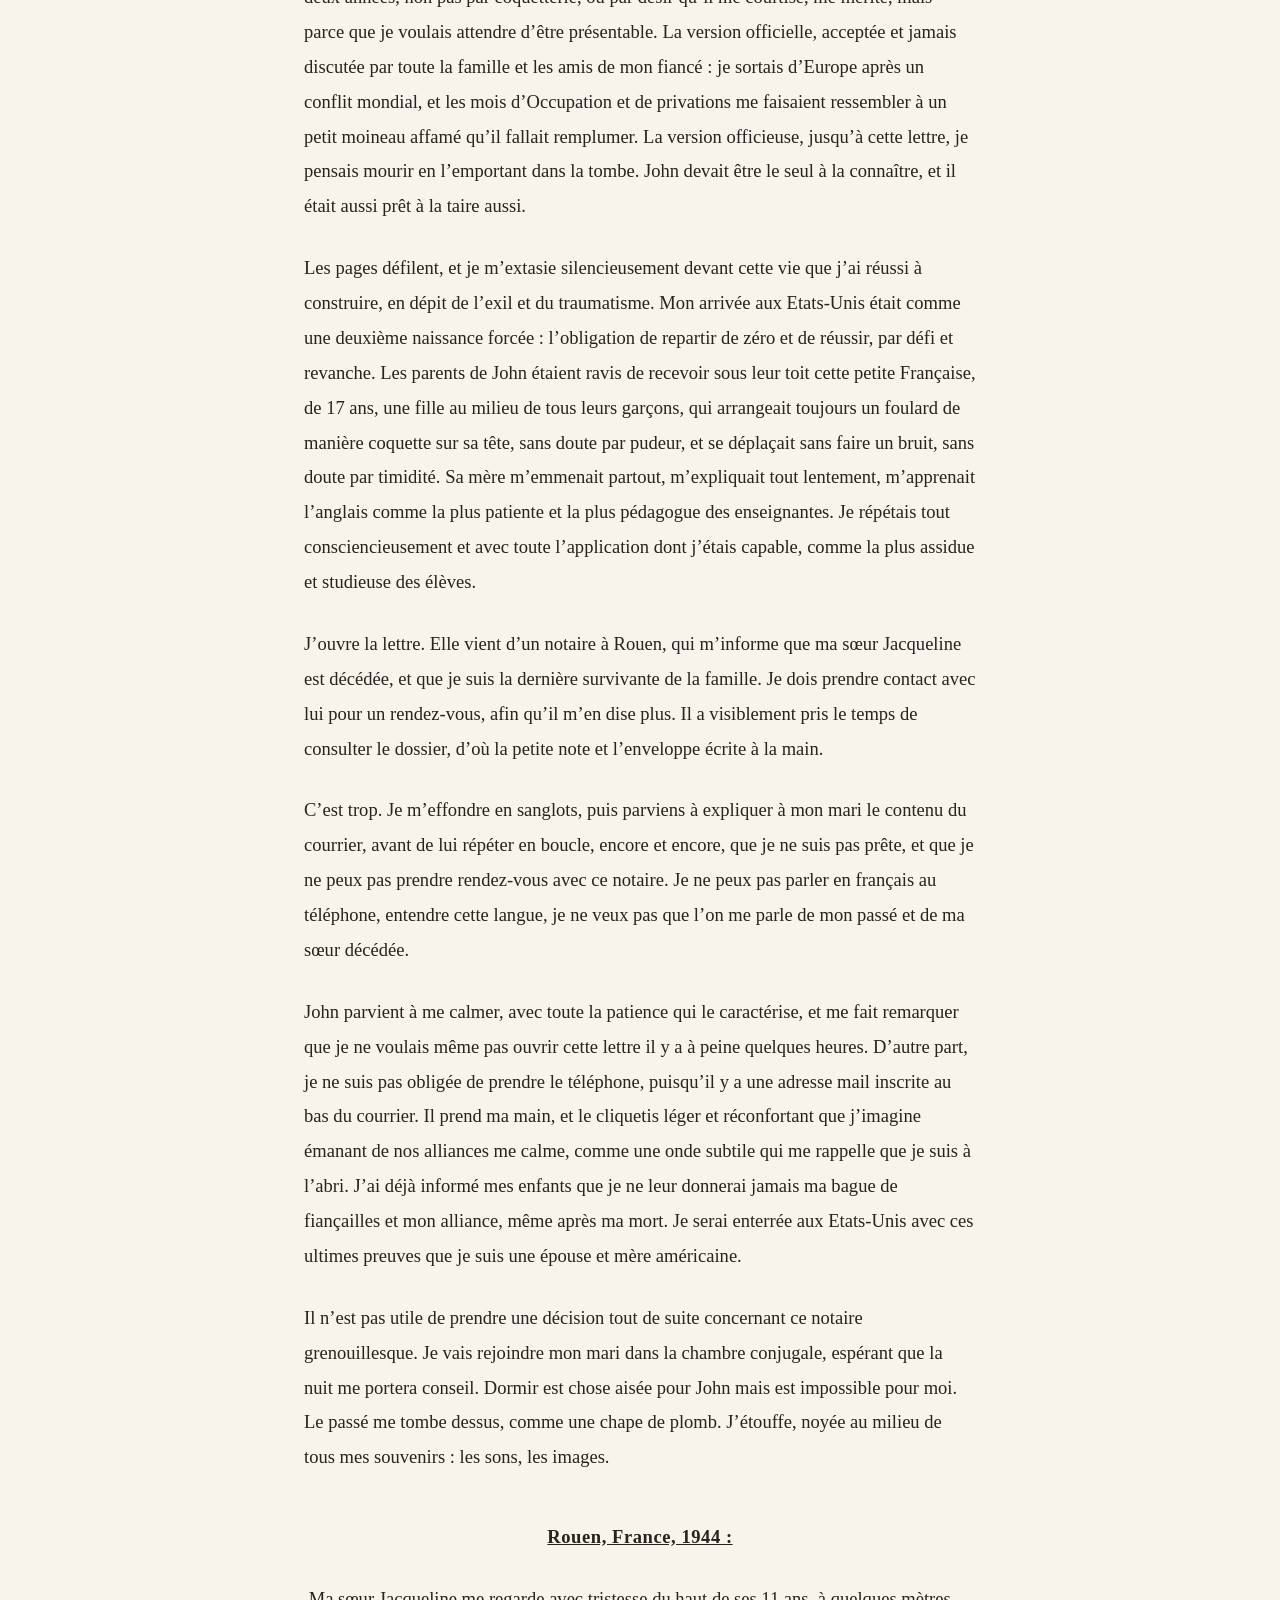
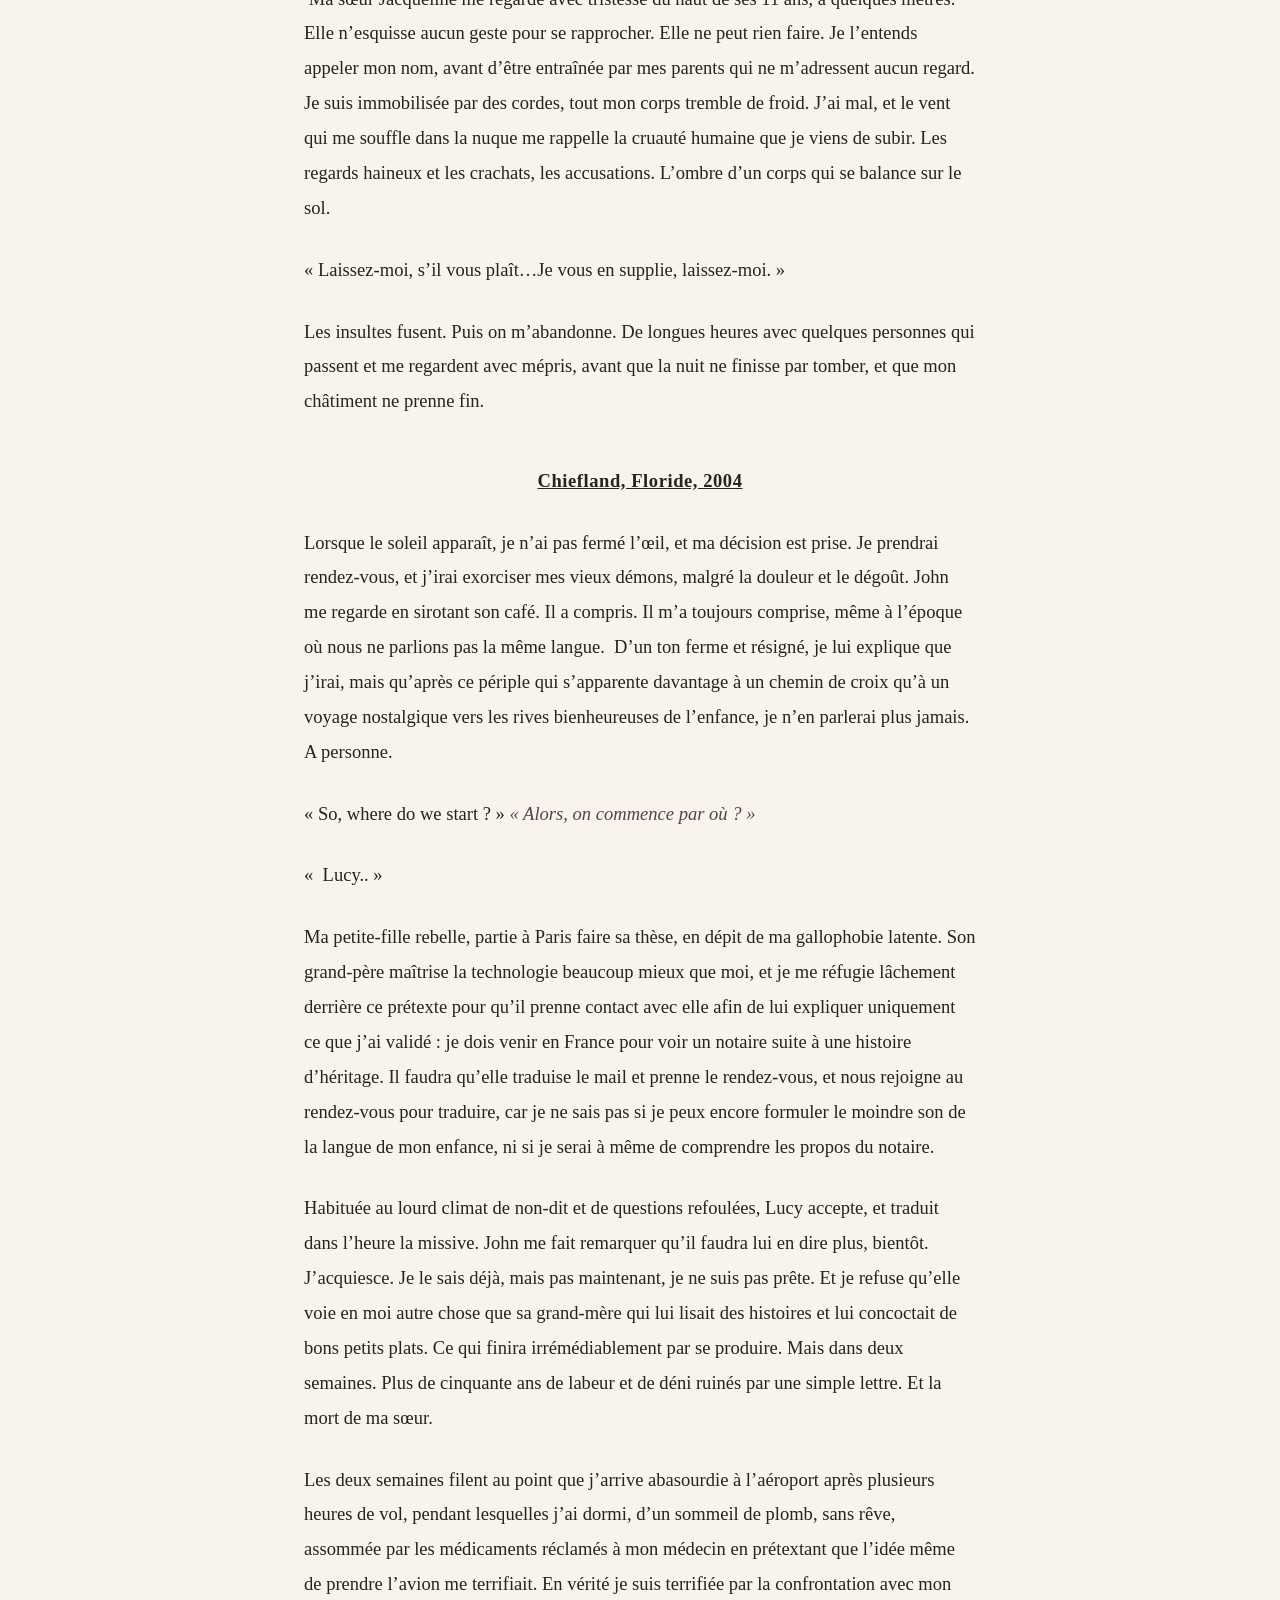
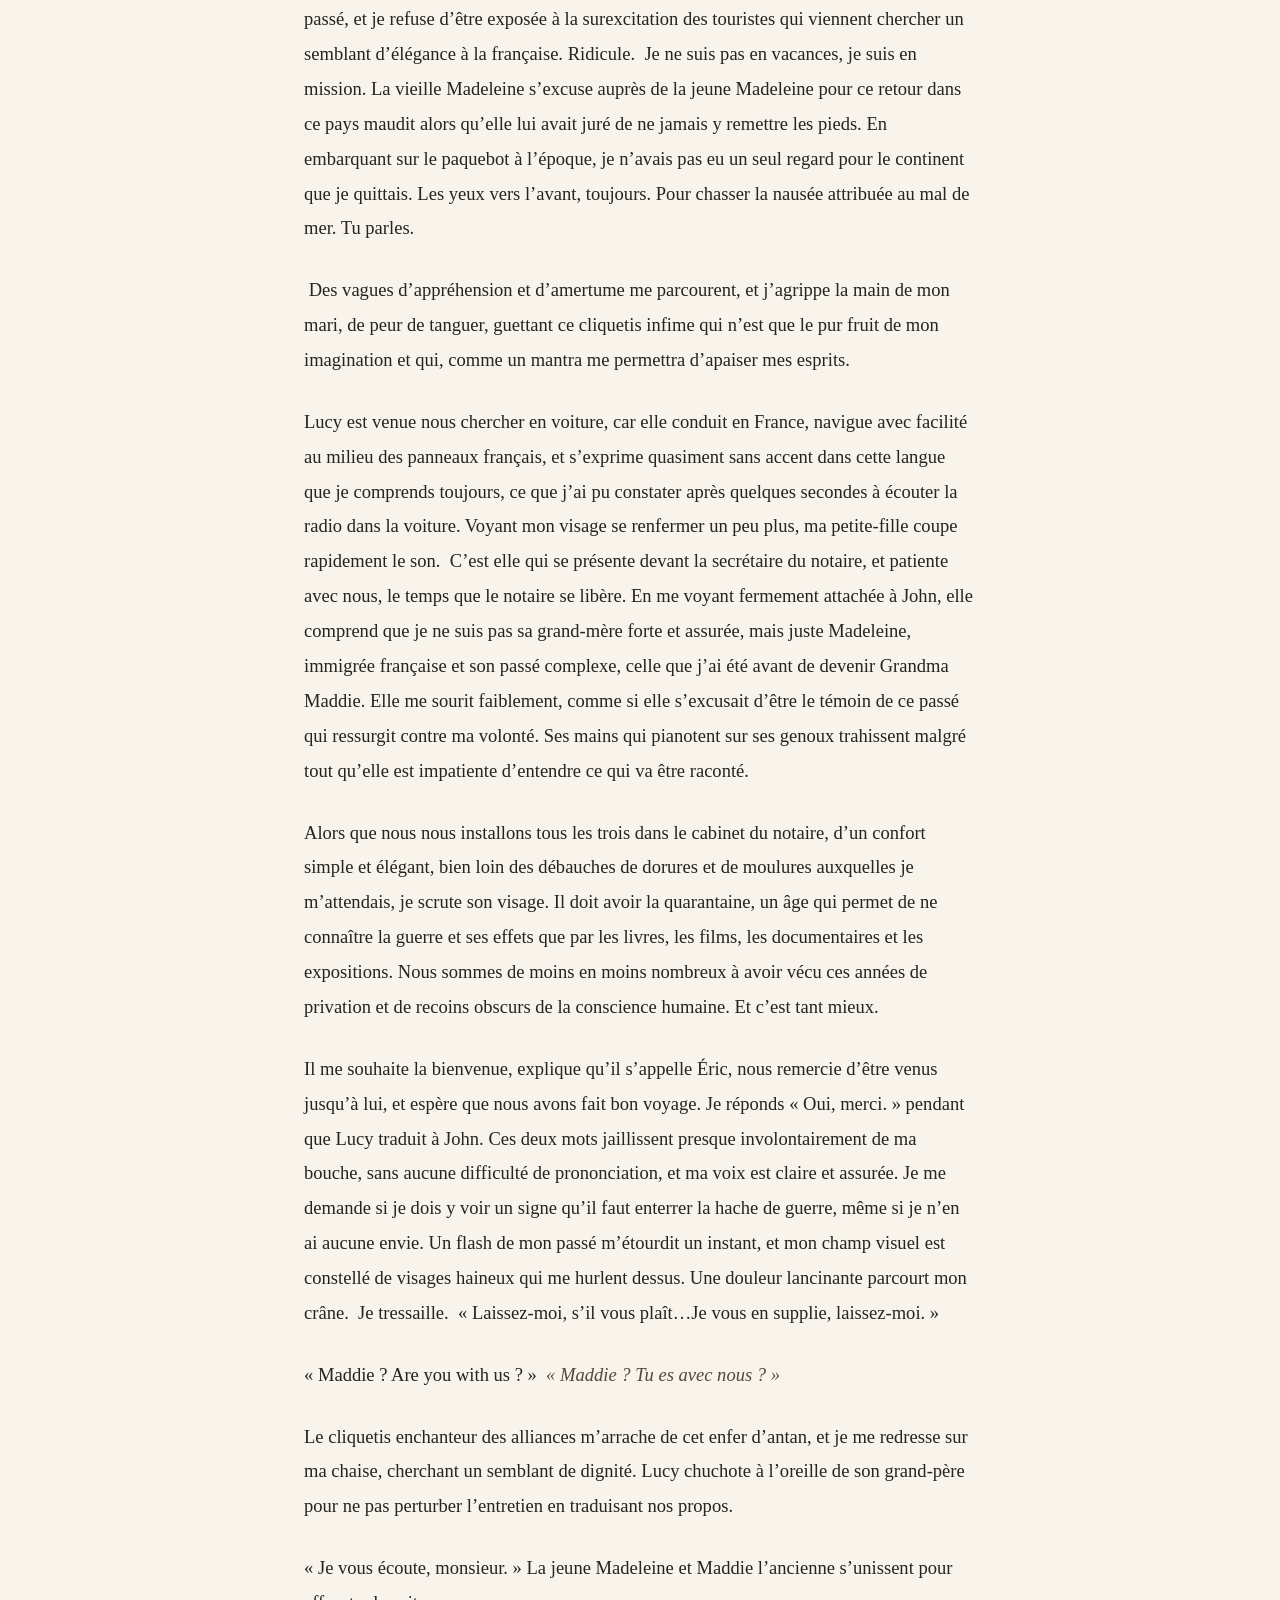
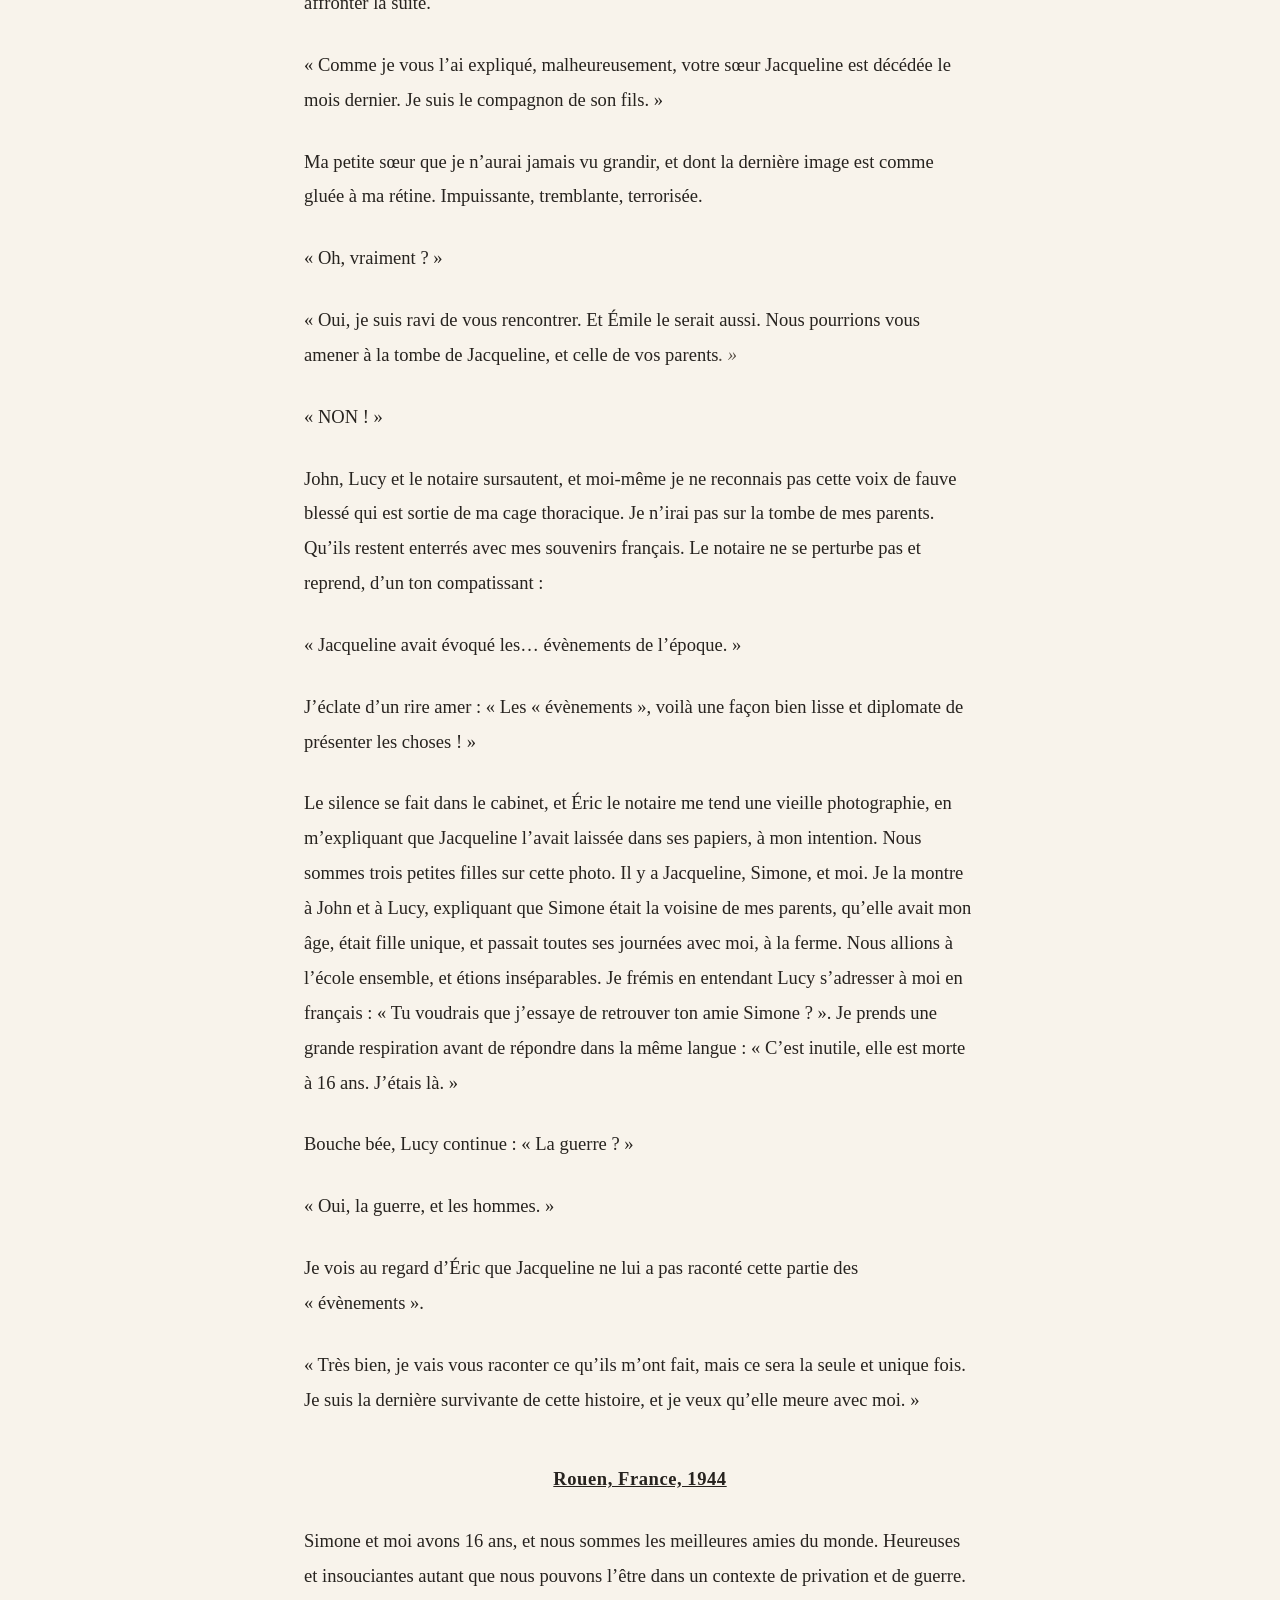
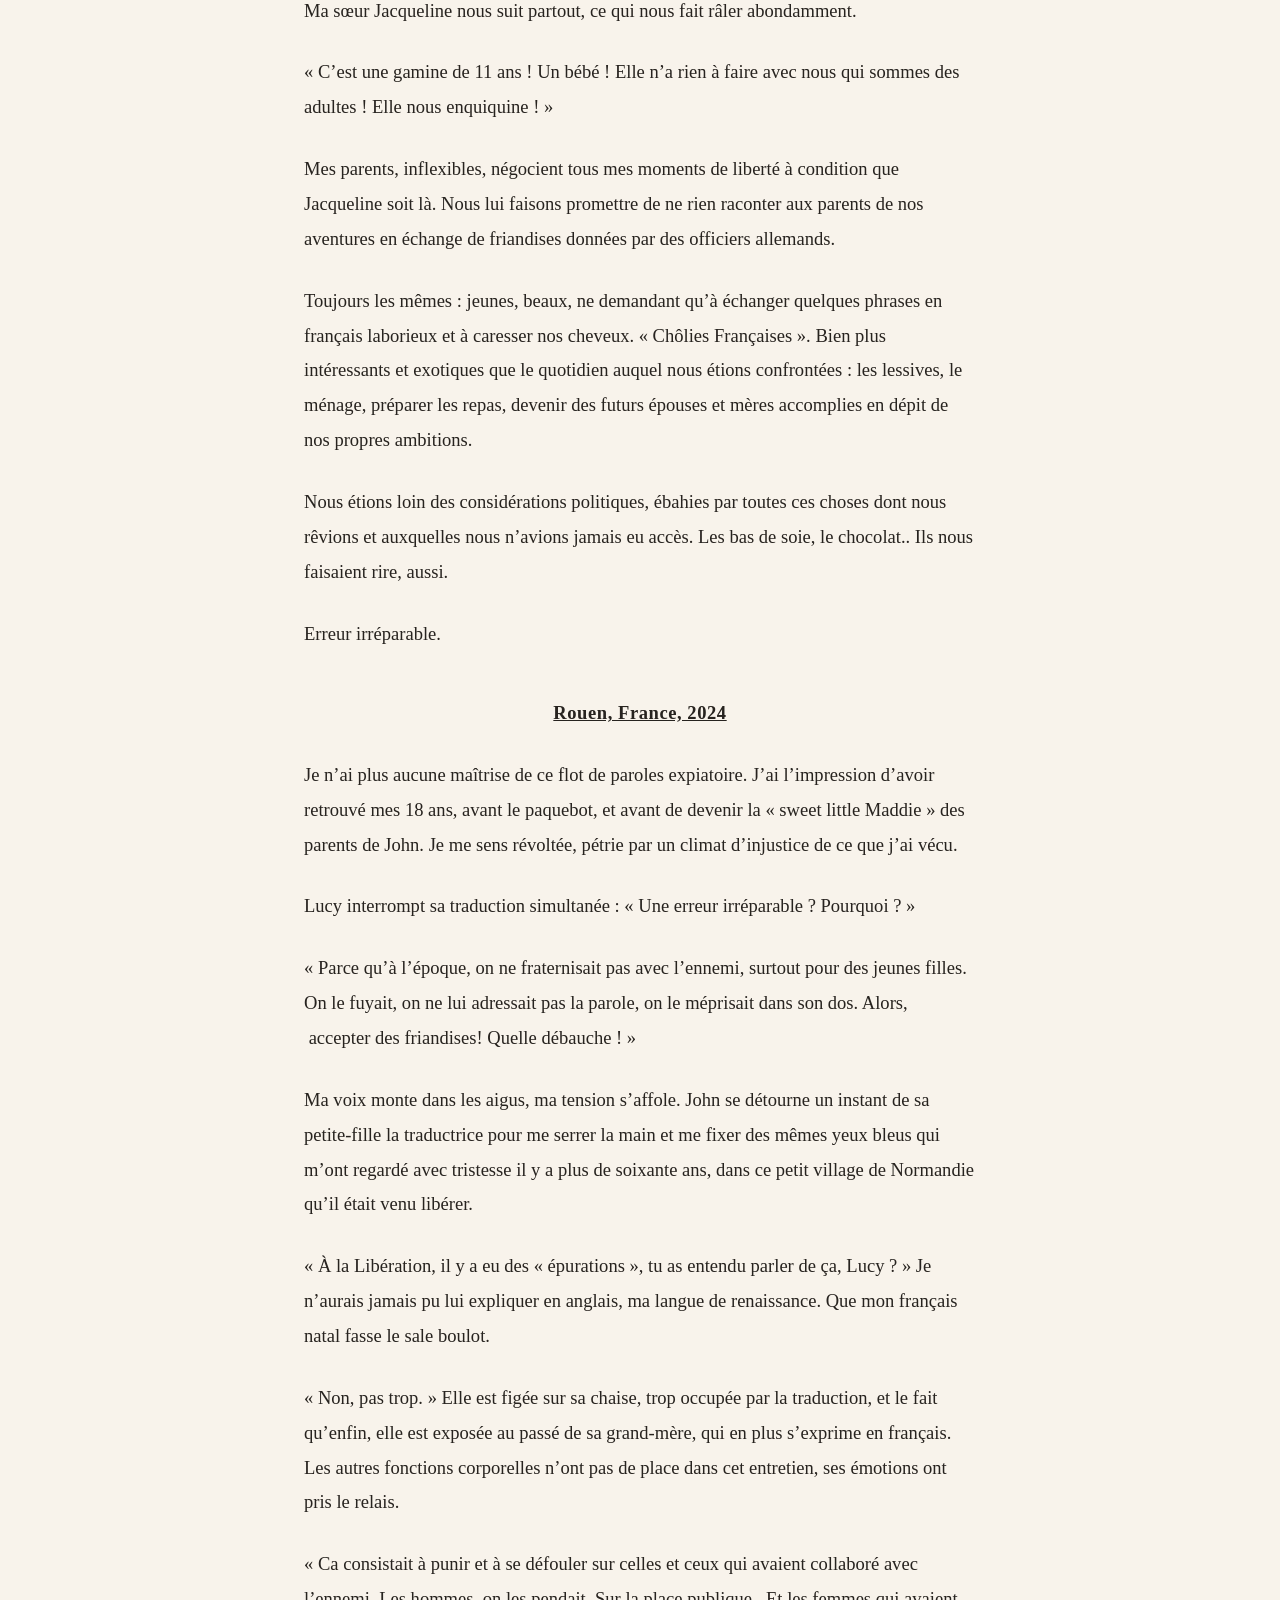
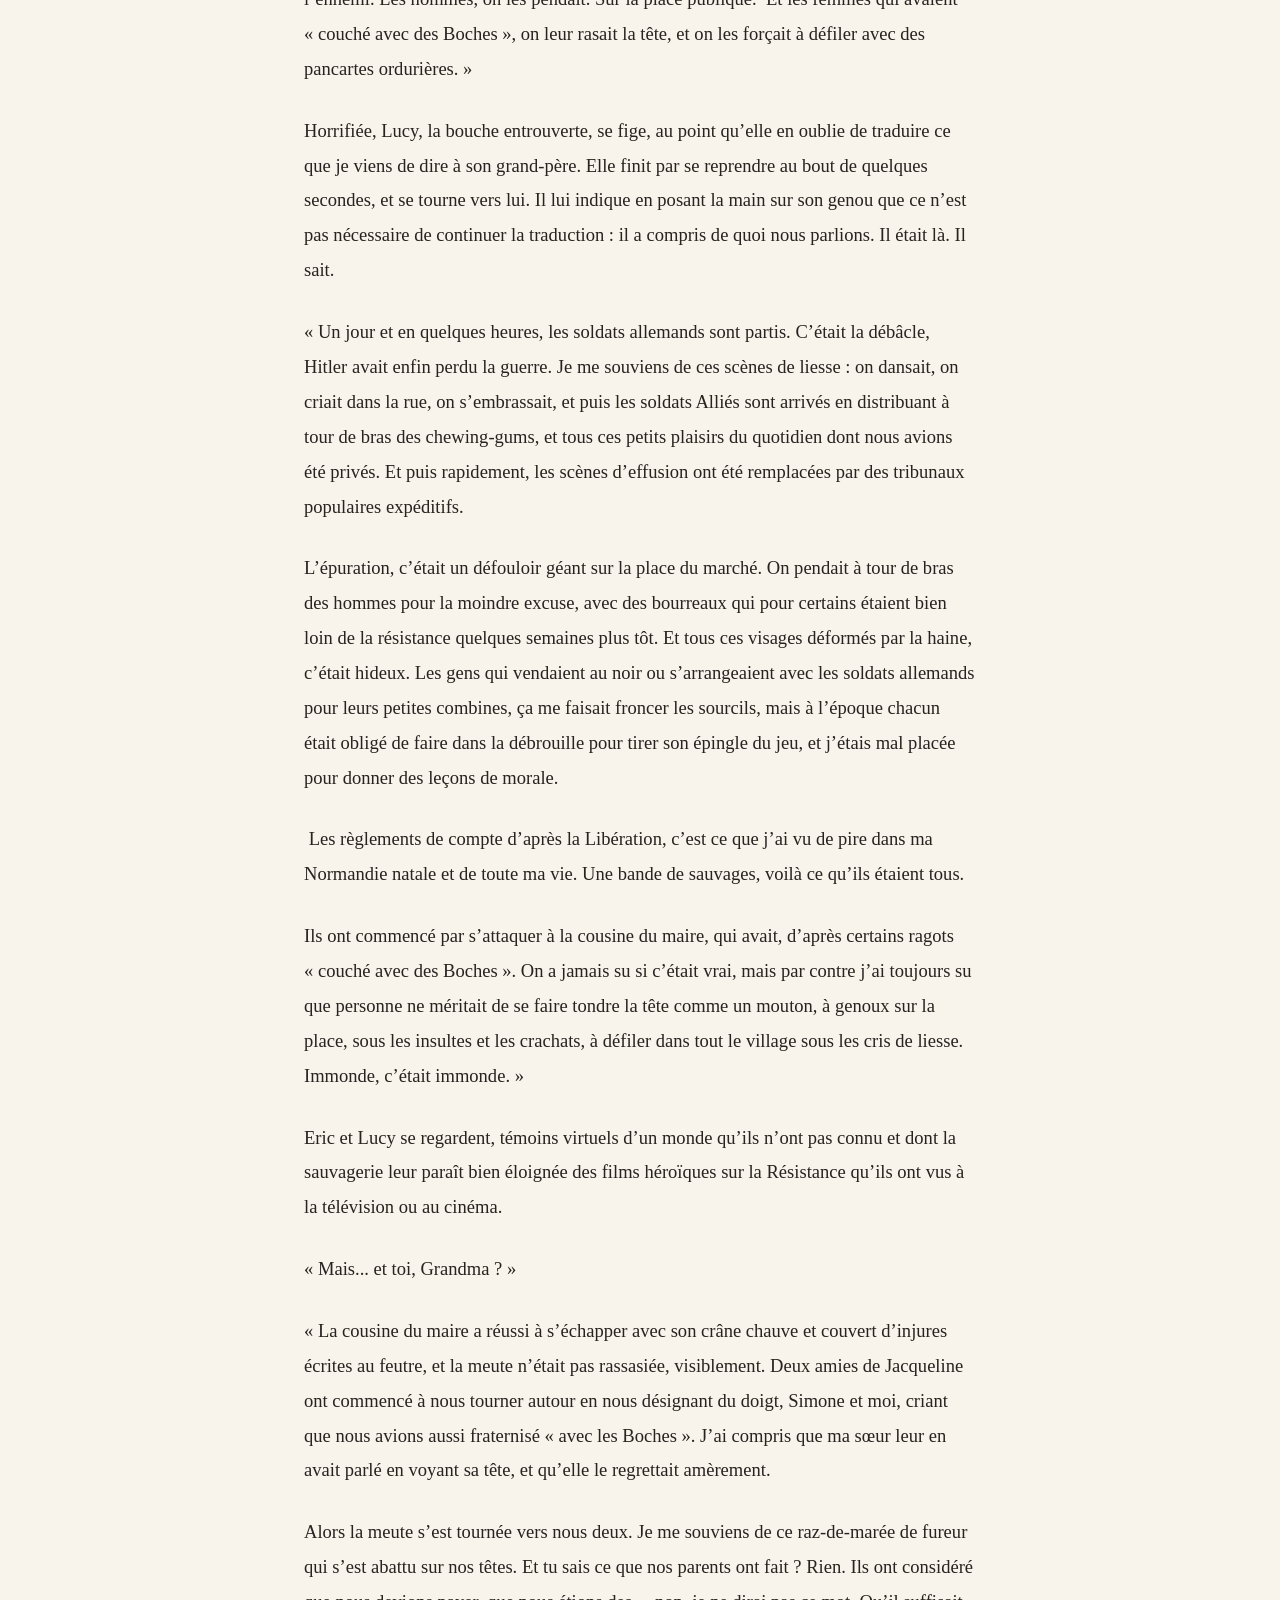
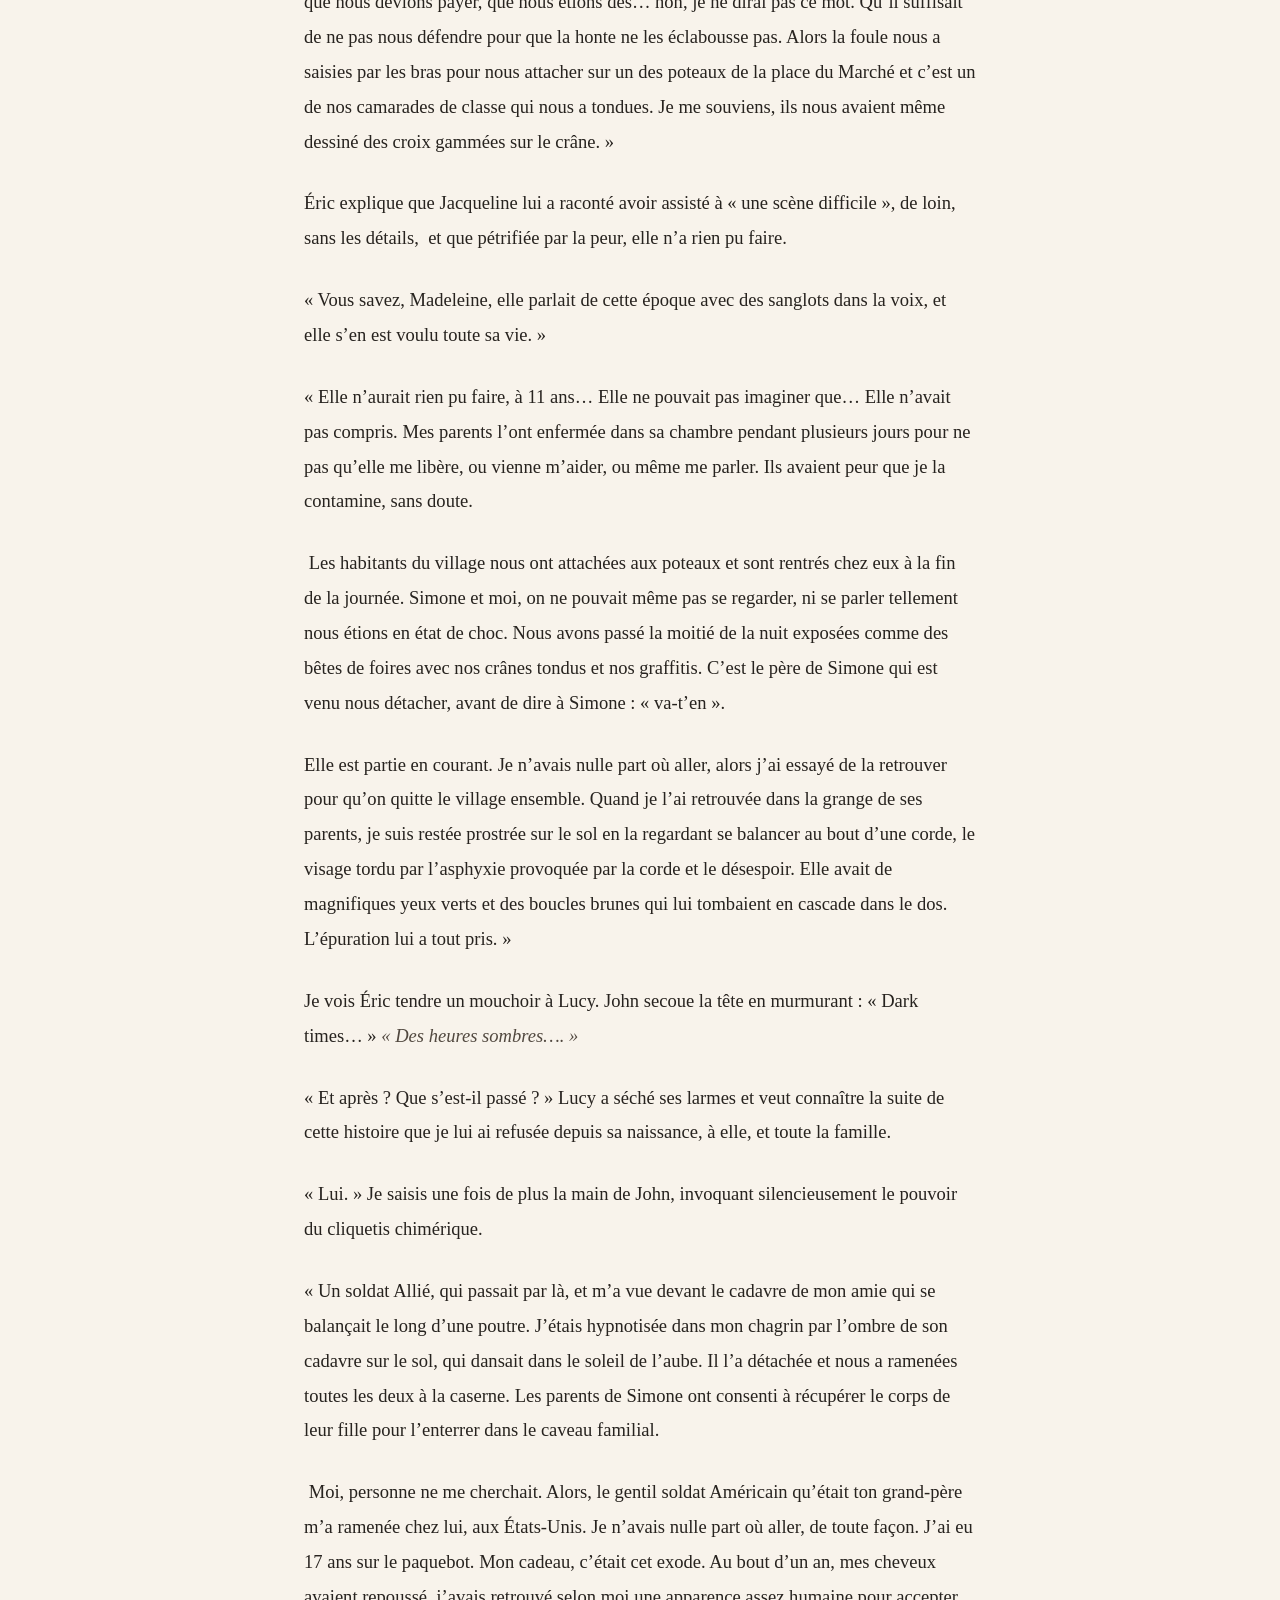
==== commit 105f8eb1: "Add files via upload" ====
--- a/nouvelles/madeleine.html
+++ b/nouvelles/madeleine.html
@@ -4,7 +4,7 @@
 <a class="brand" href="../index.html">Une femme qui écrit</a>
 <nav class="nav" aria-label="Navigation principale"><a href="../index.html#nouvelles">Les nouvelles</a><button class="icon-btn" type="button" data-theme aria-label="Activer le mode sombre">☾</button></nav>
 </div></header>
-<main id="contenu"><header class="story-hero"><a class="back-link" href="../index.html#nouvelles">← Toutes les nouvelles</a><h1>Madeleine</h1><div class="story-meta">2 octobre 2025</div></header>
+<main id="contenu"><section class="story-top-banner" aria-hidden="true"><img class="story-top-banner-image" src="../bandeau-wordpress.jpg" alt=""><div class="story-top-banner-overlay"></div></section><header class="story-hero"><a class="back-link" href="../index.html#nouvelles">← Toutes les nouvelles</a><h1>Madeleine</h1><div class="story-meta">2 octobre 2025</div></header>
 <div class="reading-tools" aria-label="Outils de lecture"><div class="tool-stack"><button type="button" data-font-minus aria-label="Réduire la taille du texte">A−</button><button type="button" data-font-plus aria-label="Agrandir la taille du texte">A+</button></div></div>
 <article class="story-content"><p>Je ne souris jamais.</p>
 <p>On me l’a toujours fait remarquer, comme si c’était un handicap. Ou une pratique que j’ai abandonnée en quittant mon pays natal.</p>
--- a/assets/css/style.css
+++ b/assets/css/style.css
@@ -51,7 +51,8 @@
 .site-footer{max-width:var(--max);margin:auto;padding:38px 24px 60px;display:flex;justify-content:space-between;gap:20px;color:var(--muted);font-size:.9rem;border-top:1px solid var(--line)}
 /* Story pages */
 .reading-progress{position:fixed;z-index:80;top:0;left:0;height:3px;background:var(--accent);width:0}
-.story-hero{max-width:900px;margin:0 auto;padding:78px 24px 40px;text-align:center}.back-link{font-family:Arial,sans-serif;text-transform:uppercase;letter-spacing:.1em;font-size:.75rem;color:var(--accent);text-decoration:none}
+.story-top-banner{position:relative;height:230px;overflow:hidden;border-bottom:1px solid var(--line);background:#d8cbb9}.story-top-banner-image{position:absolute;inset:0;width:100%;height:100%;object-fit:cover;object-position:center 68%}.story-top-banner-overlay{position:absolute;inset:0;background:linear-gradient(to bottom,rgba(20,16,13,.08),rgba(20,16,13,.22))}
+.story-hero{max-width:900px;margin:0 auto;padding:54px 24px 40px;text-align:center}.back-link{font-family:Arial,sans-serif;text-transform:uppercase;letter-spacing:.1em;font-size:.75rem;color:var(--accent);text-decoration:none}
 .story-hero h1{font-size:clamp(3.7rem,10vw,7.4rem);margin:.25em 0 .12em}.story-hero .story-meta{font-size:.78rem}
 .reading-tools{position:sticky;top:84px;margin-left:calc(50% + 390px);width:54px;height:0;z-index:20}.tool-stack{display:flex;flex-direction:column;gap:9px}.tool-stack button{width:44px;height:44px;border-radius:50%;border:1px solid var(--line);background:rgba(248,243,235,.95);cursor:pointer;font-family:Arial,sans-serif;font-weight:700}.tool-stack button:hover{border-color:var(--accent)}
 .story-content{max-width:var(--reading);margin:0 auto;padding:10px 24px 90px;font-size:1.16rem;line-height:1.88}.story-content p{margin:0 0 1.45em}.story-content p:has(> strong:only-child),.story-content p:has(> u:only-child){margin-top:2.4em;text-align:center;letter-spacing:.03em}.story-content em{color:#51483f}
@@ -60,4 +61,4 @@
 body.dark .site-header{background:rgba(33,31,29,.91)}body.dark .story-card,body.dark .search,body.dark .story-nav a{background:rgba(255,255,255,.03)}body.dark .tool-stack button{background:rgba(33,31,29,.95);color:var(--ink)}
 .empty{display:none;color:var(--muted);padding:20px 0}
 @media(max-width:900px){.hero{grid-template-columns:1fr;gap:35px}.hero-art{max-width:620px}.story-grid{grid-template-columns:1fr 1fr}.reading-tools{position:static;width:auto;height:auto;margin:0 auto;max-width:var(--reading);padding:0 24px}.tool-stack{flex-direction:row;justify-content:flex-end}}
-@media(max-width:650px){.header-inner{padding:0 16px}.nav a{display:none}.hero-banner{min-height:430px;padding:48px 18px 42px}.hero-banner-image{object-position:center 12%}.hero,.section{padding-left:18px;padding-right:18px}.hero{padding-top:36px}.story-grid{grid-template-columns:1fr}.section-head{align-items:stretch;flex-direction:column}.story-card{min-height:auto}.site-footer{flex-direction:column}.story-nav{grid-template-columns:1fr}.story-nav .next{text-align:left}.story-content{font-size:1.08rem}.hero-art{padding:10px 10px 10px 0}}
+@media(max-width:650px){.header-inner{padding:0 16px}.nav a{display:none}.hero-banner{min-height:430px;padding:48px 18px 42px}.hero-banner-image{object-position:center 12%}.hero,.section{padding-left:18px;padding-right:18px}.hero{padding-top:36px}.story-grid{grid-template-columns:1fr}.section-head{align-items:stretch;flex-direction:column}.story-card{min-height:auto}.site-footer{flex-direction:column}.story-nav{grid-template-columns:1fr}.story-nav .next{text-align:left}.story-content{font-size:1.08rem}.hero-art{padding:10px 10px 10px 0}.story-top-banner{height:155px}.story-top-banner-image{object-position:center 72%}.story-hero{padding-top:40px}}
